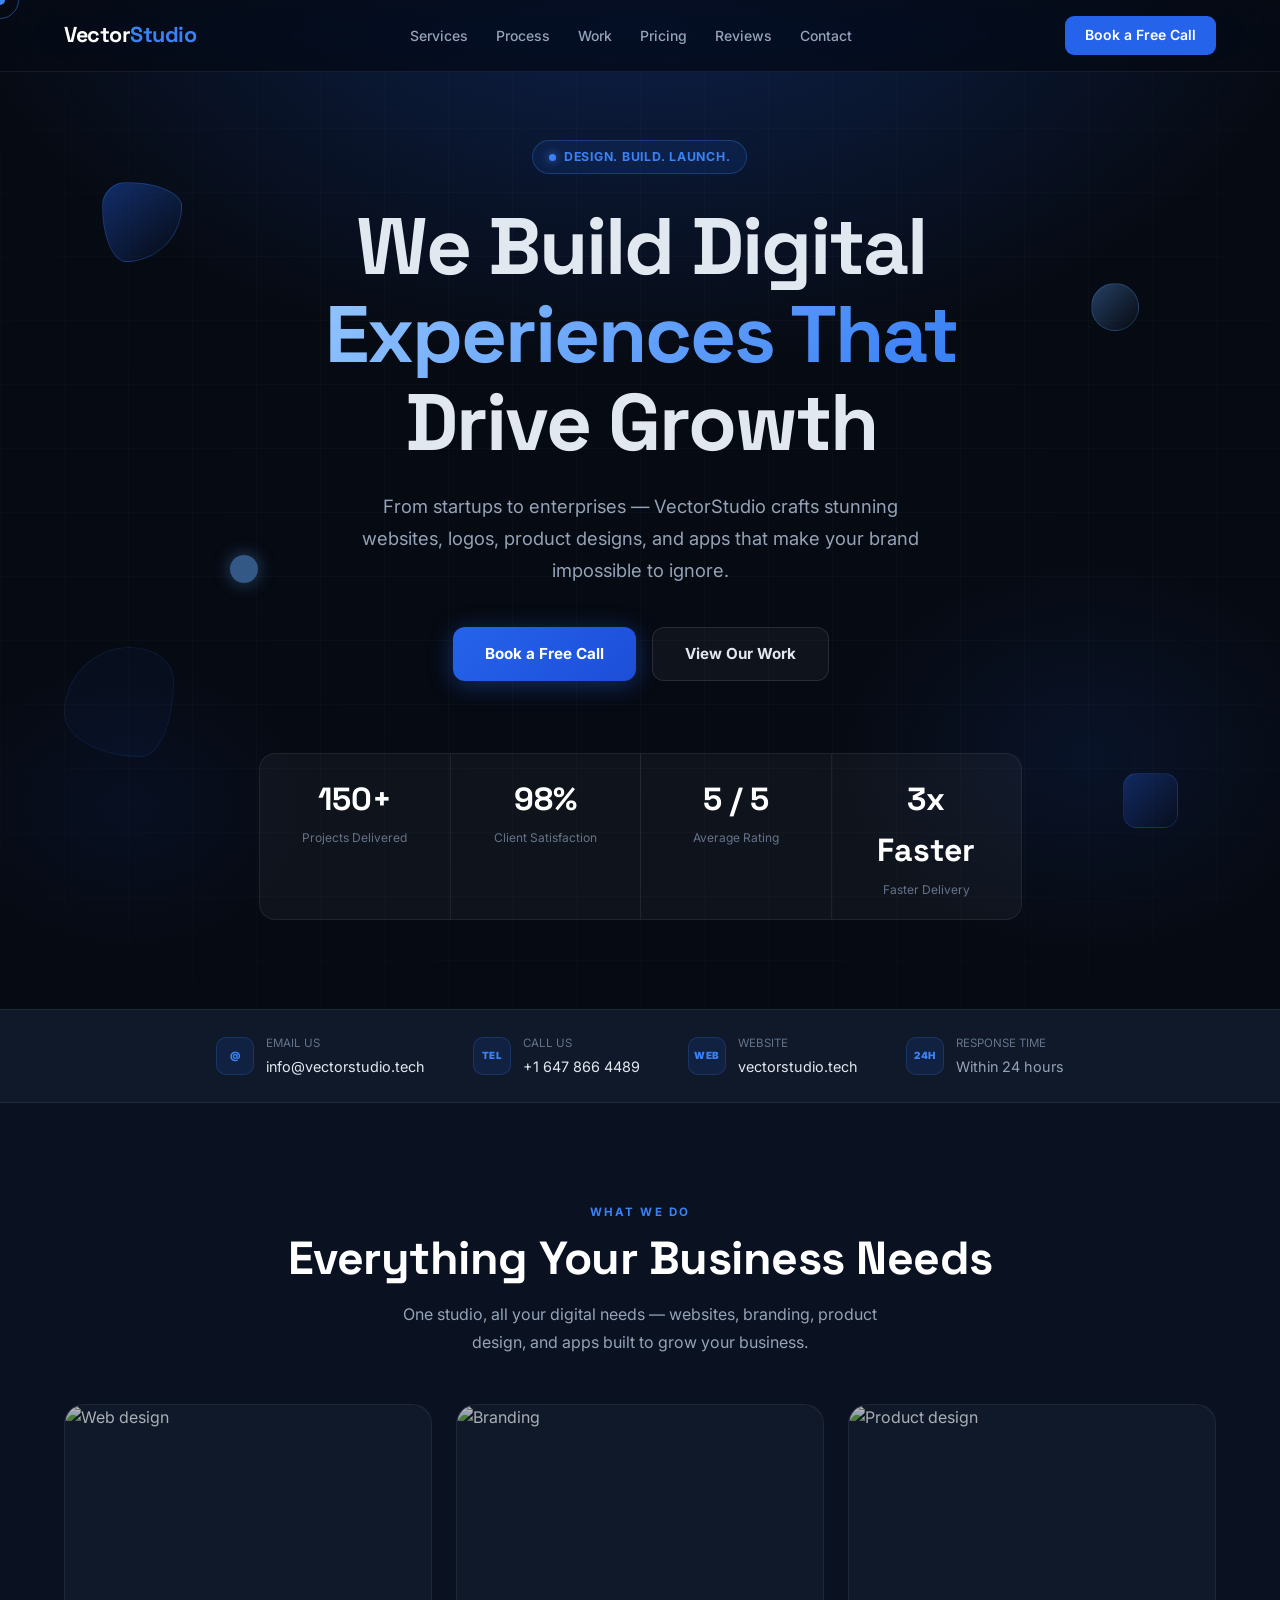
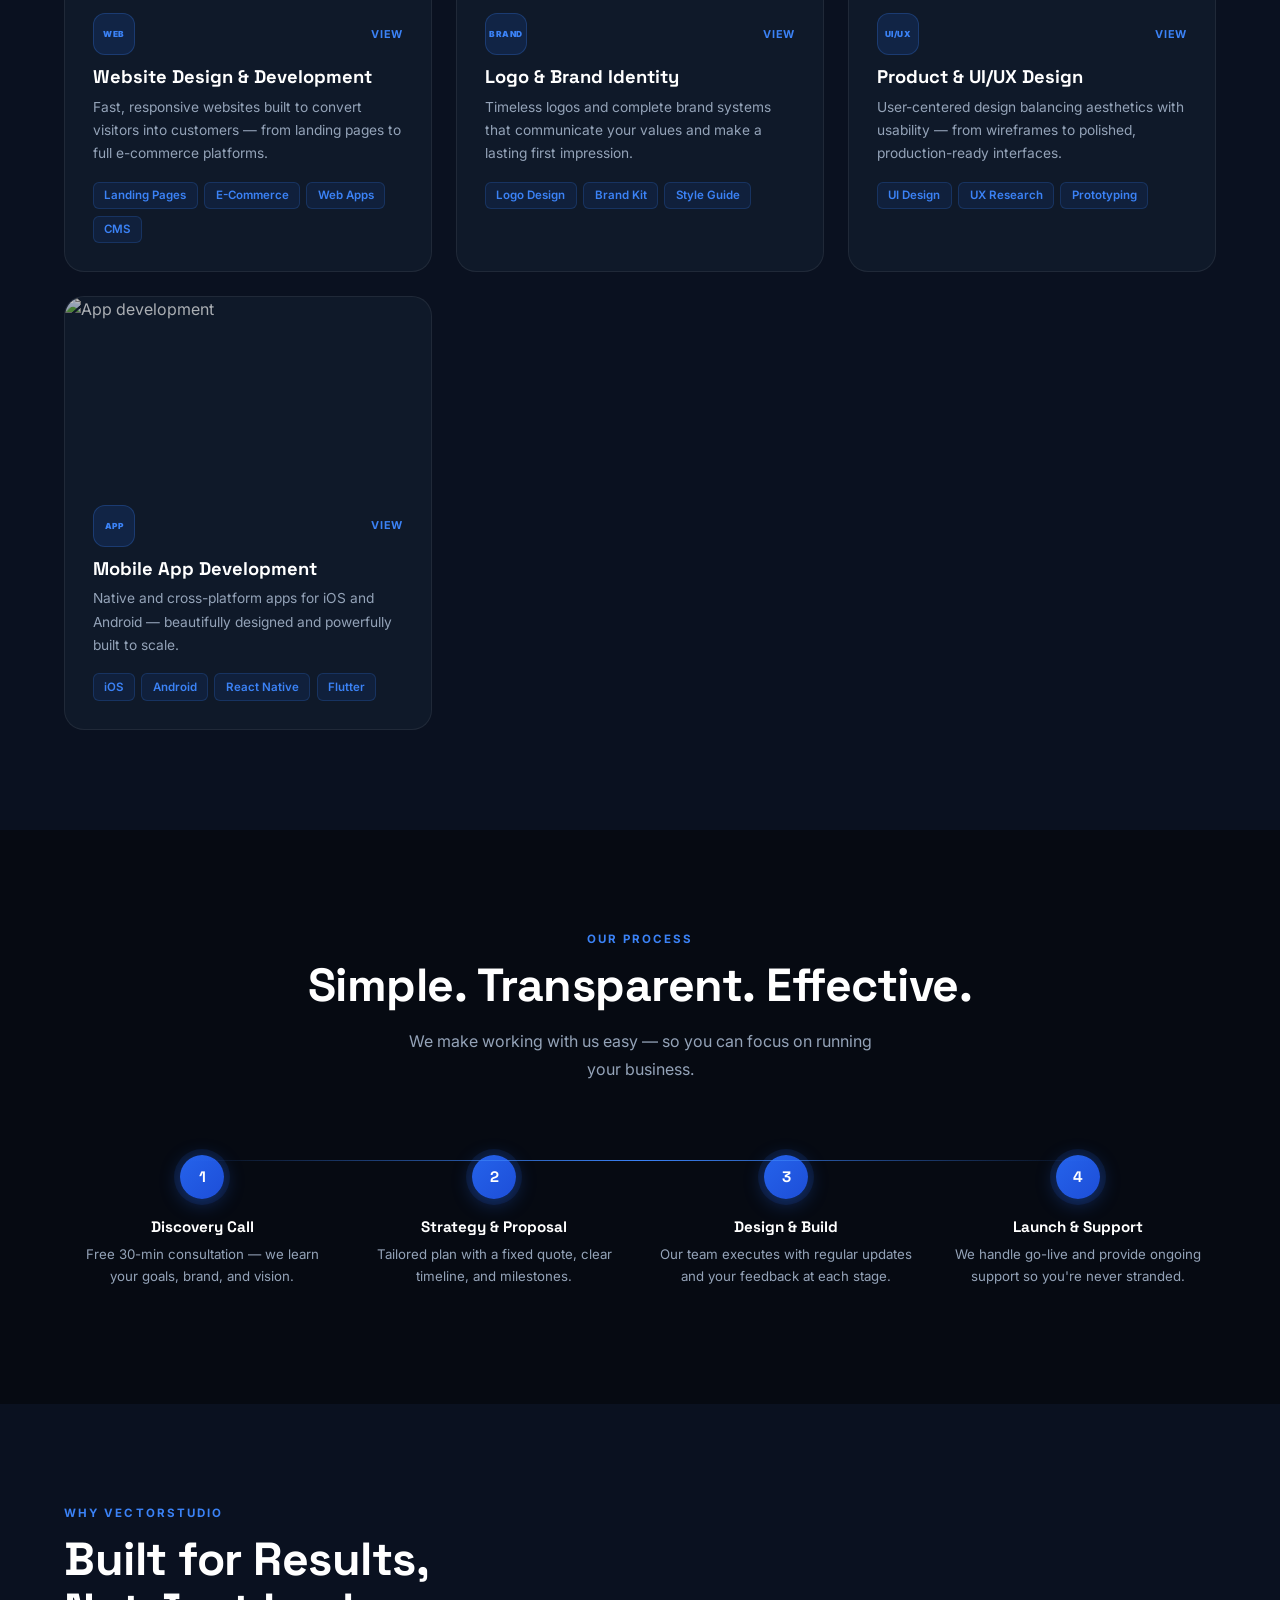
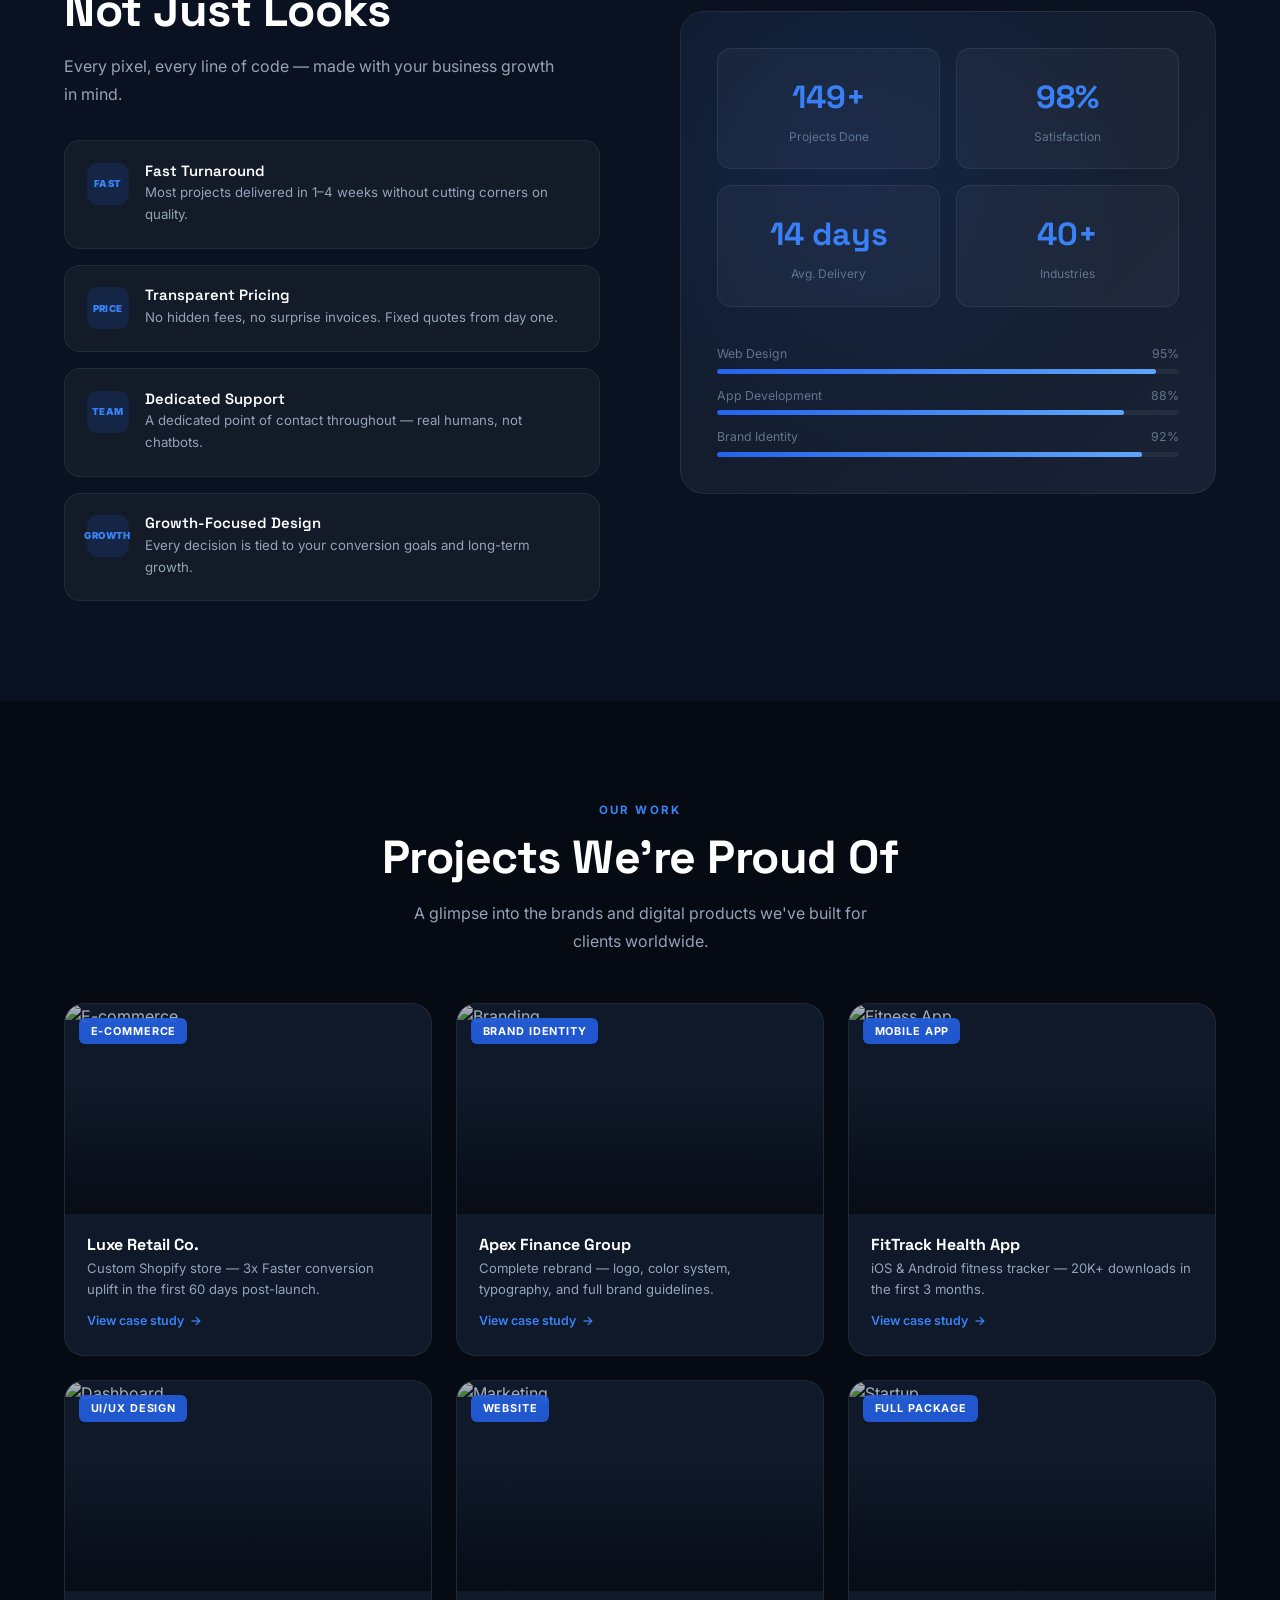
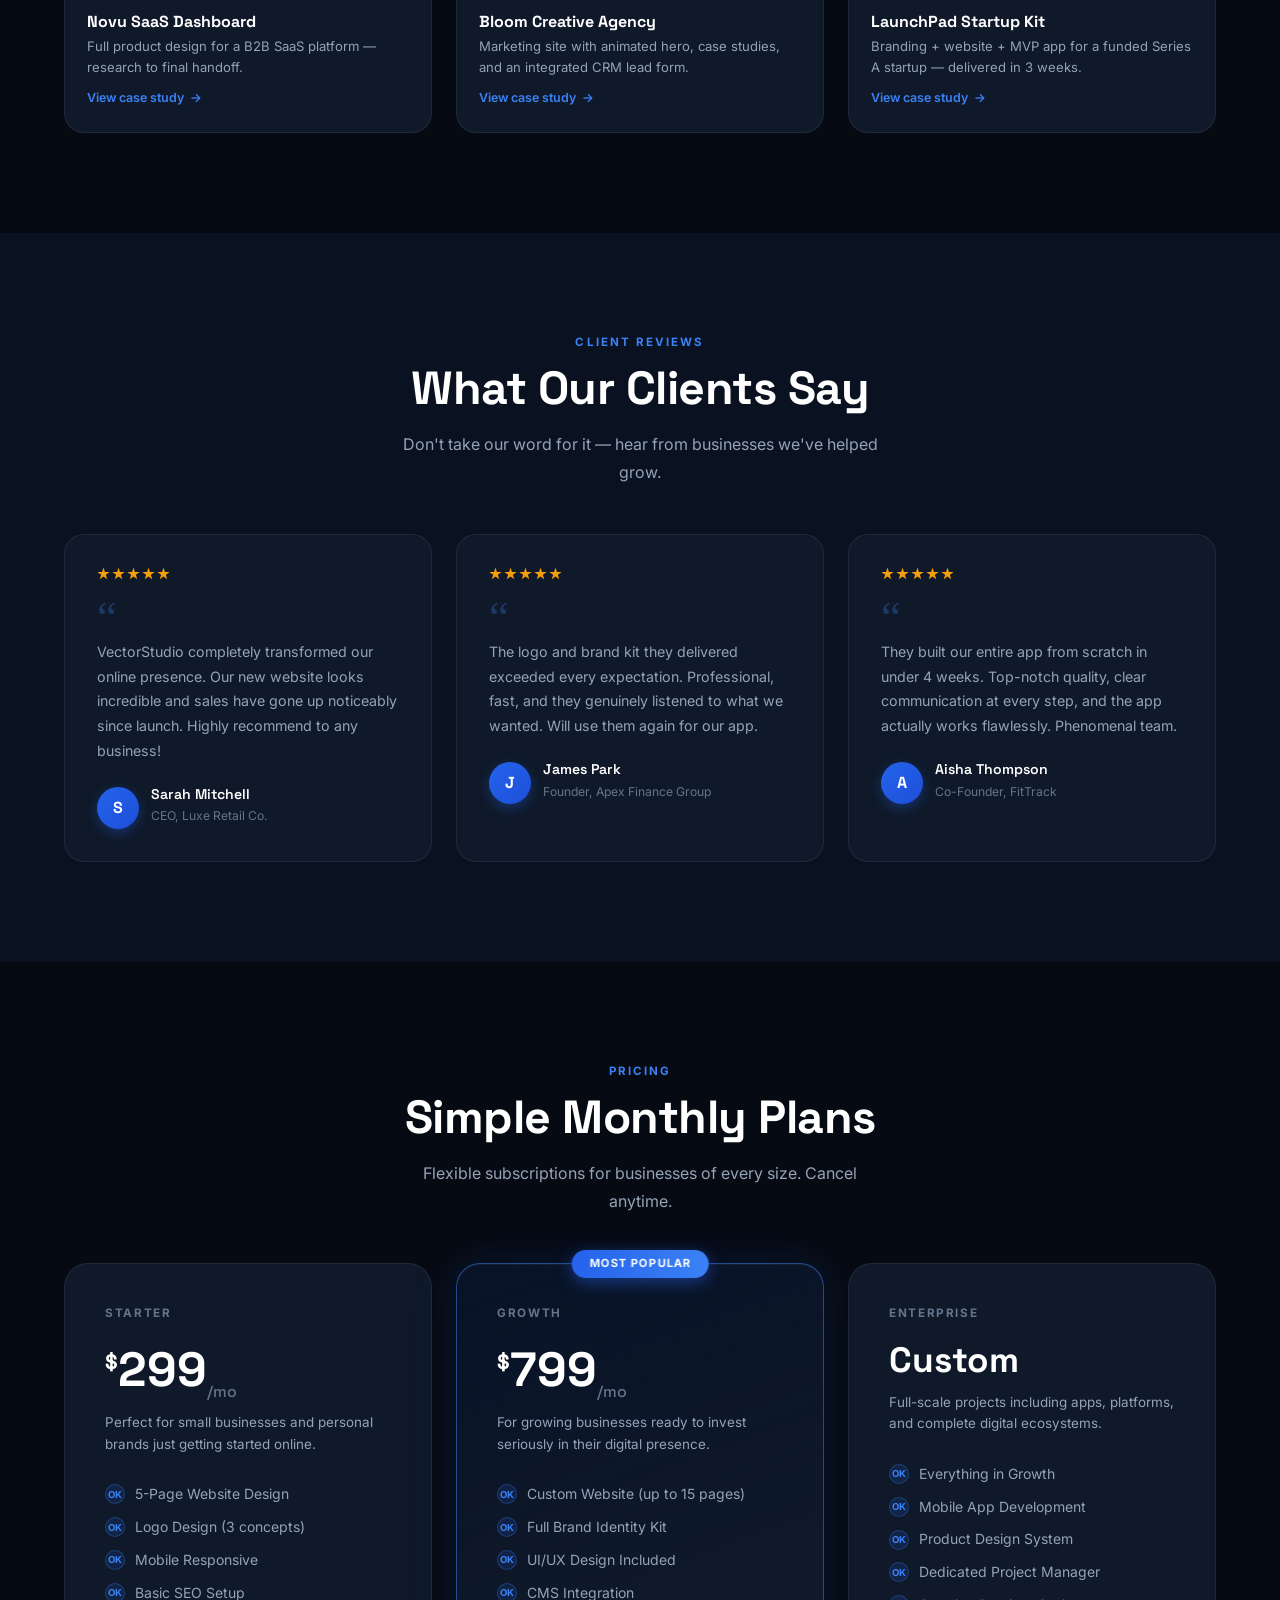
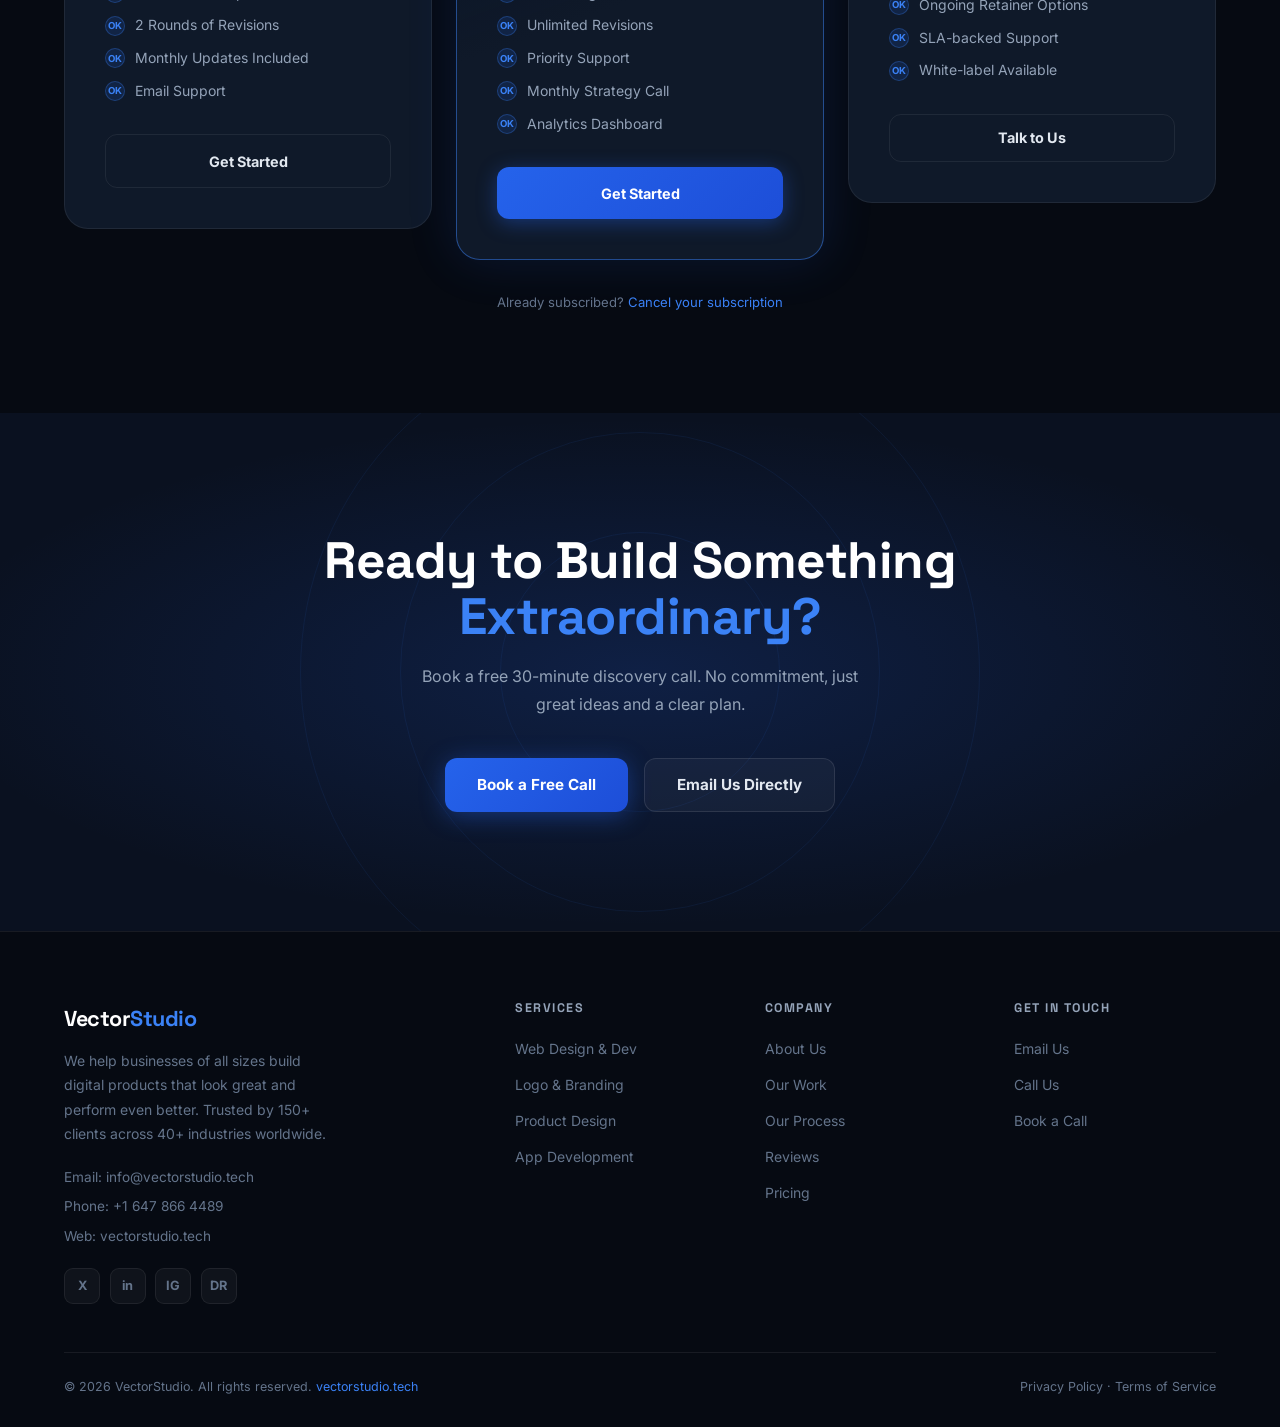
==== index.html @ 42f89414 "Update index.html" ====
<!DOCTYPE html>
<html lang="en">
<head>
  <meta charset="UTF-8" />
  <meta name="viewport" content="width=device-width, initial-scale=1.0" />
  <title>VectorStudio — Websites, Logos, Design & Apps | vectorstudio.tech</title>
  <meta name="description" content="VectorStudio helps businesses of all sizes build stunning websites, logos, product designs, and mobile apps. Starting at $109/mo." />
  <link rel="preconnect" href="https://fonts.googleapis.com" />
  <link rel="preconnect" href="https://fonts.gstatic.com" crossorigin />
  <link href="https://fonts.googleapis.com/css2?family=Inter:wght@300;400;500;600;700;800;900&family=Space+Grotesk:wght@400;500;600;700;800&display=swap" rel="stylesheet" />
  <link rel="stylesheet" href="style.css" />
  <style>
    /* ── HOME-SPECIFIC STYLES ── */
    /* Hero */
    #hero {
      min-height: 100vh; display: flex; align-items: center;
      justify-content: center; text-align: center;
      padding: 140px 5% 90px; position: relative; overflow: hidden;
    }
    .hero-bg {
      position: absolute; inset: 0; pointer-events: none;
      background:
        radial-gradient(ellipse 90% 70% at 50% -5%, rgba(37,99,235,0.28) 0%, transparent 60%),
        radial-gradient(ellipse 40% 40% at 85% 75%, rgba(37,99,235,0.1) 0%, transparent 50%),
        radial-gradient(ellipse 30% 30% at 10% 80%, rgba(29,78,216,0.08) 0%, transparent 50%);
    }
    .grid-overlay {
      position: absolute; inset: 0; pointer-events: none;
      background-image:
        linear-gradient(rgba(255,255,255,0.025) 1px, transparent 1px),
        linear-gradient(90deg, rgba(255,255,255,0.025) 1px, transparent 1px);
      background-size: 64px 64px;
      mask-image: radial-gradient(ellipse 90% 80% at 50% 50%, black 30%, transparent 100%);
      animation: gridShift 25s linear infinite;
    }
    @keyframes gridShift {
      from { background-position: 0 0; } to { background-position: 64px 64px; }
    }
    /* Shapes */
    .shape {
      position: absolute; pointer-events: none;
      animation: floatShape 9s ease-in-out infinite;
    }
    .shape-1 { width:80px;height:80px;top:18%;left:8%; background:linear-gradient(135deg,rgba(37,99,235,.4),transparent); border:1px solid rgba(59,130,246,.25); border-radius:30% 70% 70% 30%/30% 30% 70% 70%; animation-delay:0s; }
    .shape-2 { width:48px;height:48px;top:28%;right:11%; background:linear-gradient(135deg,rgba(96,165,250,.35),transparent); border:1px solid rgba(96,165,250,.2); border-radius:50%; animation-delay:-2s;animation-duration:11s; }
    .shape-3 { width:110px;height:110px;bottom:25%;left:5%; background:rgba(37,99,235,.05); border:1px solid rgba(59,130,246,.1); border-radius:60% 40% 30% 70%/60% 30% 70% 40%; animation-delay:-4s;animation-duration:13s; }
    .shape-4 { width:55px;height:55px;bottom:18%;right:8%; background:linear-gradient(135deg,rgba(37,99,235,.3),transparent); border:1px solid rgba(59,130,246,.18); border-radius:14px; transform:rotate(45deg); animation-delay:-1s;animation-duration:10s; }
    .shape-5 { width:28px;height:28px;top:55%;left:18%; background:rgba(96,165,250,.5); border-radius:50%; box-shadow:0 0 18px rgba(96,165,250,.4); animation-delay:-3s;animation-duration:7s; }
    @keyframes floatShape {
      0%,100%{transform:translateY(0) rotate(0deg);}
      33%{transform:translateY(-16px) rotate(4deg);}
      66%{transform:translateY(8px) rotate(-3deg);}
    }
    .hero-content { position:relative; max-width:860px; }
    .hero-badge {
      display:inline-flex; align-items:center; gap:0.5rem;
      background:rgba(37,99,235,.12); border:1px solid rgba(59,130,246,.3);
      color:var(--blue-light); padding:0.4rem 1rem; border-radius:100px;
      font-size:0.77rem; font-weight:700; letter-spacing:.06em; text-transform:uppercase;
      margin-bottom:1.75rem;
      animation:badgePop .8s cubic-bezier(0.34,1.56,0.64,1) .2s both;
    }
    @keyframes badgePop { from{opacity:0;transform:scale(0.7) translateY(10px);} to{opacity:1;transform:none;} }
    .badge-dot { width:7px;height:7px;border-radius:50%;background:var(--blue-light);box-shadow:0 0 10px var(--blue-light);animation:pulse 2s ease-in-out infinite; }
    @keyframes pulse{0%,100%{opacity:1;transform:scale(1);}50%{opacity:.4;transform:scale(.7);}}
    h1 {
      font-size:clamp(2.6rem,6.5vw,5rem); font-weight:800; letter-spacing:-2px; margin-bottom:1.5rem;
      animation:heroIn 1s cubic-bezier(0.16,1,.3,1) .4s both;
    }
    @keyframes heroIn{from{opacity:0;transform:translateY(36px) rotateX(8deg);}to{opacity:1;transform:none;}}
    h1 .accent {
      background:linear-gradient(135deg,#93c5fd,#3b82f6,#1d4ed8);
      -webkit-background-clip:text;-webkit-text-fill-color:transparent;background-clip:text;
      background-size:200%;animation:gradShift 5s ease infinite;
    }
    @keyframes gradShift{0%,100%{background-position:0% 50%;}50%{background-position:100% 50%;}}
    .hero-sub { font-size:clamp(1rem,2vw,1.15rem); color:var(--text-dim); max-width:560px; margin:0 auto 2.5rem; line-height:1.75; animation:heroIn 1s cubic-bezier(0.16,1,.3,1) .6s both; }
    .hero-actions { justify-content:center; animation:heroIn 1s cubic-bezier(0.16,1,.3,1) .75s both; }
    .hero-stats {
      display:flex; gap:0; justify-content:center; flex-wrap:wrap;
      margin-top:4.5rem; animation:heroIn 1s cubic-bezier(0.16,1,.3,1) .9s both;
      background:var(--glass); border:1px solid var(--glass-border); border-radius:16px; overflow:hidden;
    }
    .stat { text-align:center; padding:1.25rem 2.5rem; flex:1; min-width:120px; }
    .stat + .stat { border-left:1px solid var(--glass-border); }
    .stat-num { font-family:'Space Grotesk',sans-serif; font-size:2rem; font-weight:800; color:#fff; }
    .stat-label { font-size:0.75rem; color:var(--text-muted); margin-top:.2rem; }

    /* Services */
    #services { background:var(--dark-2); }
    .services-grid { display:grid; grid-template-columns:repeat(auto-fit,minmax(280px,1fr)); gap:1.5rem; }
    .service-card {
      background:var(--dark-3); border:1px solid var(--glass-border);
      border-radius:20px; overflow:hidden;
      transition:all .4s cubic-bezier(0.23,1,.32,1);
      text-decoration:none; display:block; color:inherit;
    }
    .service-card:hover { border-color:rgba(59,130,246,.35); transform:translateY(-6px); box-shadow:0 20px 50px rgba(0,0,0,.4); }
    .service-img { width:100%; height:180px; object-fit:cover; filter:brightness(.75) saturate(.85); transition:filter .4s,transform .5s; }
    .service-card:hover .service-img { filter:brightness(.9) saturate(1.1); transform:scale(1.04); }
    .service-body { padding:1.75rem; }
    .service-icon-row { display:flex; align-items:center; gap:.75rem; margin-bottom:.75rem; }
    .service-icon-badge { width:42px;height:42px;border-radius:12px;background:rgba(37,99,235,.15);border:1px solid rgba(59,130,246,.25);display:flex;align-items:center;justify-content:center;font-size:1.2rem;transition:transform .3s cubic-bezier(0.34,1.56,0.64,1); }
    .service-card:hover .service-icon-badge { transform:scale(1.15) rotate(8deg); }
    .service-arrow { margin-left:auto;color:var(--blue-light);font-size:1.2rem;transition:transform .3s; }
    .service-card:hover .service-arrow { transform:translateX(4px); }
    .service-card h3 { font-size:1.15rem;font-weight:700;color:#fff;margin-bottom:.5rem; }
    .service-card p { color:var(--text-dim);font-size:.86rem;line-height:1.7; }
    .service-tags { display:flex;flex-wrap:wrap;gap:.4rem;margin-top:1rem; }

    /* Process */
    #process { background:var(--dark); }
    .process-track { display:grid;grid-template-columns:repeat(4,1fr);gap:1rem;margin-top:3.5rem;position:relative; }
    .process-track::before { content:'';position:absolute;top:21px;left:10%;right:10%;height:1px;background:linear-gradient(90deg,transparent,var(--blue-light),transparent);pointer-events:none; }
    .process-step { text-align:center;padding:1rem .5rem; }
    .step-num {
      width:44px;height:44px;border-radius:50%;margin:0 auto 1.25rem;
      background:linear-gradient(135deg,#2563eb,#1d4ed8);
      display:flex;align-items:center;justify-content:center;
      font-family:'Space Grotesk',sans-serif;font-size:.95rem;font-weight:700;color:#fff;
      box-shadow:0 0 0 6px rgba(37,99,235,.12),0 4px 20px rgba(37,99,235,.4);
      transition:transform .4s cubic-bezier(0.34,1.56,0.64,1),box-shadow .3s;
    }
    .process-step:hover .step-num { transform:scale(1.2);box-shadow:0 0 0 10px rgba(37,99,235,.15),0 6px 28px rgba(37,99,235,.5); }
    .process-step h4 { font-size:.95rem;font-weight:700;color:#fff;margin-bottom:.5rem; }
    .process-step p { color:var(--text-dim);font-size:.83rem;line-height:1.65; }

    /* Why */
    #why { background:var(--dark-2); }
    .why-grid { display:grid;grid-template-columns:1fr 1fr;gap:5rem;align-items:center; }
    .why-list { display:flex;flex-direction:column;gap:1rem;margin-top:2rem; }
    .why-item { display:flex;gap:1rem;padding:1.35rem;background:var(--glass);border:1px solid var(--glass-border);border-radius:16px;transition:all .35s cubic-bezier(0.23,1,.32,1); }
    .why-item:hover { border-color:rgba(59,130,246,.3);background:rgba(37,99,235,.06);transform:translateX(6px); }
    .why-icon { width:42px;height:42px;min-width:42px;background:rgba(37,99,235,.15);border-radius:11px;display:flex;align-items:center;justify-content:center;font-size:1.1rem;transition:transform .3s cubic-bezier(0.34,1.56,0.64,1); }
    .why-item:hover .why-icon { transform:scale(1.2) rotate(8deg); }
    .why-item h4 { font-weight:600;color:#fff;margin-bottom:.2rem;font-size:.93rem; }
    .why-item p { color:var(--text-dim);font-size:.83rem;line-height:1.65; }
    /* Metrics panel */
    .metrics-panel { background:linear-gradient(135deg,var(--dark-3),var(--dark-4));border:1px solid var(--glass-border);border-radius:24px;padding:2.25rem;position:relative;overflow:hidden; transition:transform .5s cubic-bezier(0.23,1,.32,1); }
    .metrics-panel:hover { transform:translateY(-4px); }
    .metrics-panel::before { content:'';position:absolute;inset:0;border-radius:inherit;background:radial-gradient(circle at 30% 30%,rgba(37,99,235,.12) 0%,transparent 60%);pointer-events:none; }
    .metric-cards { display:grid;grid-template-columns:1fr 1fr;gap:1rem;margin-bottom:1.5rem; }
    .metric-card { background:rgba(255,255,255,.04);border:1px solid rgba(255,255,255,.07);border-radius:14px;padding:1.4rem;text-align:center;transition:all .35s; }
    .metric-card:hover { background:rgba(37,99,235,.1);border-color:rgba(59,130,246,.3);transform:translateY(-3px); }
    .metric-card .num { font-family:'Space Grotesk',sans-serif;font-size:2rem;font-weight:800;color:var(--blue-light); }
    .metric-card .lbl { font-size:.75rem;color:var(--text-muted);margin-top:.25rem; }
    .bar-section { display:flex;flex-direction:column;gap:.85rem;position:relative;z-index:1; }
    .bar-row {}
    .bar-label-row { display:flex;justify-content:space-between;font-size:.77rem;color:var(--text-muted);margin-bottom:.3rem; }
    .bar { height:5px;background:rgba(255,255,255,.06);border-radius:3px;overflow:hidden; }
    .bar-fill { height:100%;border-radius:3px;background:linear-gradient(90deg,var(--blue),#60a5fa);transform:scaleX(0);transform-origin:left;transition:transform 1.2s cubic-bezier(0.16,1,.3,1); }
    .bar-fill.animated { transform:scaleX(1); }

    /* Portfolio */
    #portfolio { background:var(--dark); }
    .portfolio-grid { display:grid;grid-template-columns:repeat(3,1fr);gap:1.5rem;margin-top:3rem; }
    .portfolio-item { border-radius:20px;overflow:hidden;background:var(--dark-3);border:1px solid var(--glass-border);transition:all .4s cubic-bezier(0.23,1,.32,1); }
    .portfolio-item:hover { transform:translateY(-8px) rotateX(2deg);box-shadow:0 28px 64px rgba(0,0,0,.45),0 0 0 1px rgba(59,130,246,.2); border-color:rgba(59,130,246,.2); }
    .portfolio-thumb { height:210px;overflow:hidden;position:relative; }
    .portfolio-thumb img { width:100%;height:100%;object-fit:cover;filter:brightness(.75) saturate(.85);transition:transform .6s cubic-bezier(0.23,1,.32,1),filter .3s; }
    .portfolio-item:hover .portfolio-thumb img { transform:scale(1.08);filter:brightness(.9) saturate(1.05); }
    .portfolio-overlay { position:absolute;inset:0;background:linear-gradient(to top,rgba(6,10,18,.85) 0%,transparent 60%); }
    .portfolio-badge { position:absolute;top:.9rem;left:.9rem;background:rgba(37,99,235,.85);backdrop-filter:blur(8px);color:#fff;padding:.28rem .7rem;border-radius:6px;font-size:.68rem;font-weight:700;letter-spacing:.08em;text-transform:uppercase; }
    .portfolio-info { padding:1.4rem; }
    .portfolio-info h4 { font-size:1rem;font-weight:700;color:#fff;margin-bottom:.3rem; }
    .portfolio-info p { font-size:.82rem;color:var(--text-dim);line-height:1.6; }
    .portfolio-link { display:inline-flex;align-items:center;gap:.35rem;color:var(--blue-light);font-size:.78rem;font-weight:600;margin-top:.65rem;transition:gap .2s; }
    .portfolio-item:hover .portfolio-link { gap:.6rem; }

    /* Testimonials */
    #testimonials { background:var(--dark-2); }
    .testimonials-grid { display:grid;grid-template-columns:repeat(auto-fit,minmax(285px,1fr));gap:1.5rem;margin-top:3rem; }
    .testimonial-card { background:var(--dark-3);border:1px solid var(--glass-border);border-radius:20px;padding:2rem;transition:all .4s cubic-bezier(0.23,1,.32,1); }
    .testimonial-card:hover { border-color:rgba(59,130,246,.25);transform:translateY(-5px);box-shadow:0 18px 48px rgba(0,0,0,.35); }
    .stars { display:flex;gap:2px;margin-bottom:.9rem; }
    .star { width:13px;height:13px;background:#f59e0b;clip-path:polygon(50% 0%,61% 35%,98% 35%,68% 57%,79% 91%,50% 70%,21% 91%,32% 57%,2% 35%,39% 35%); }
    .quote { font-size:2.8rem;line-height:1;color:var(--blue-light);opacity:.3;font-family:Georgia,serif; }
    .testimonial-card p { color:var(--text-dim);font-size:.89rem;line-height:1.75;margin-bottom:1.4rem; }
    .reviewer { display:flex;align-items:center;gap:.75rem; }
    .avatar { width:42px;height:42px;border-radius:50%;background:linear-gradient(135deg,var(--blue),#1d4ed8);color:#fff;font-family:'Space Grotesk',sans-serif;font-size:1rem;font-weight:800;display:flex;align-items:center;justify-content:center;box-shadow:0 4px 12px rgba(37,99,235,.35); }
    .reviewer-info h5 { font-size:.88rem;font-weight:600;color:#fff; }
    .reviewer-info span { font-size:.76rem;color:var(--text-muted); }

    /* Pricing */
    #pricing { background:var(--dark); }
    .pricing-grid { display:grid;grid-template-columns:repeat(auto-fit,minmax(280px,1fr));gap:1.5rem;margin-top:3rem;align-items:start; }
    .pricing-card { background:var(--dark-3);border:1px solid var(--glass-border);border-radius:24px;padding:2.5rem;position:relative;transition:all .4s cubic-bezier(0.23,1,.32,1); }
    .pricing-card:hover { transform:translateY(-8px);box-shadow:0 24px 56px rgba(0,0,0,.4); }
    .pricing-card.featured { border-color:rgba(59,130,246,.5);background:linear-gradient(160deg,rgba(37,99,235,.1) 0%,var(--dark-3) 55%);box-shadow:0 0 50px rgba(37,99,235,.15),inset 0 1px 0 rgba(255,255,255,.05); }
    .pricing-badge { position:absolute;top:-14px;left:50%;transform:translateX(-50%);background:linear-gradient(90deg,#2563eb,#3b82f6);color:#fff;padding:.3rem 1.1rem;border-radius:100px;font-size:.7rem;font-weight:700;letter-spacing:.1em;text-transform:uppercase;white-space:nowrap;box-shadow:0 4px 16px rgba(37,99,235,.5); }
    .pricing-tier { font-size:.73rem;font-weight:700;text-transform:uppercase;letter-spacing:.14em;color:var(--text-muted);margin-bottom:.6rem; }
    .pricing-price { font-family:'Space Grotesk',sans-serif;font-size:3rem;font-weight:800;color:#fff;margin-bottom:.2rem; }
    .pricing-price sup { font-size:1.3rem;vertical-align:super; }
    .pricing-price sub { font-size:1rem;font-weight:500;color:var(--text-muted); }
    .pricing-desc { color:var(--text-dim);font-size:.84rem;margin-bottom:1.75rem;line-height:1.6; }
    .pricing-features { list-style:none;margin-bottom:2rem;display:flex;flex-direction:column;gap:.65rem; }
    .pricing-features li { display:flex;align-items:center;gap:.6rem;font-size:.875rem;color:var(--text-dim); }
    .btn-plan { width:100%;text-align:center;display:block;padding:.9rem;border-radius:12px;font-size:.9rem;font-weight:700;border:none;cursor:pointer;font-family:'Inter',sans-serif;transition:all .3s; }
    .btn-plan.primary { background:linear-gradient(135deg,#2563eb,#1d4ed8);color:#fff;box-shadow:0 4px 20px rgba(37,99,235,.4); }
    .btn-plan.primary:hover { box-shadow:0 8px 34px rgba(37,99,235,.6);transform:translateY(-2px); }
    .btn-plan.outline { background:transparent;color:var(--text);border:1px solid var(--glass-border); }
    .btn-plan.outline:hover { border-color:rgba(59,130,246,.4);color:#fff;transform:translateY(-2px); }

    /* CTA */
    #cta { background:var(--dark-2);text-align:center;padding:120px 5%;position:relative;overflow:hidden; }
    #cta::before { content:'';position:absolute;inset:0;background:radial-gradient(ellipse 80% 70% at 50% 50%,rgba(37,99,235,.18) 0%,transparent 70%);pointer-events:none; }
    .cta-ring { position:absolute;top:50%;left:50%;transform:translate(-50%,-50%);border-radius:50%;border:1px solid rgba(59,130,246,.08);animation:ctaRing 5s linear infinite;pointer-events:none; }
    .cta-ring:nth-child(1){width:280px;height:280px;animation-delay:0s;}
    .cta-ring:nth-child(2){width:480px;height:480px;animation-delay:-1.66s;}
    .cta-ring:nth-child(3){width:680px;height:680px;animation-delay:-3.33s;}
    @keyframes ctaRing { from{transform:translate(-50%,-50%) scale(.8);opacity:.6;} to{transform:translate(-50%,-50%) scale(1.25);opacity:0;} }
    #cta .section-title { position:relative;font-size:clamp(2rem,4.5vw,3.2rem); }
    #cta .section-sub { margin:0 auto 2.5rem;position:relative;max-width:440px; }
    #cta .hero-actions { position:relative; }

    /* Contact strip */
    .contact-strip {
      background:var(--dark-3);border-top:1px solid var(--glass-border);border-bottom:1px solid var(--glass-border);
      padding:1.5rem 5%;display:flex;align-items:center;justify-content:center;gap:3rem;flex-wrap:wrap;
    }
    .contact-item { display:flex;align-items:center;gap:.75rem;color:var(--text-dim);font-size:.9rem; }
    .contact-item .ic { width:38px;height:38px;background:rgba(37,99,235,.12);border:1px solid rgba(59,130,246,.2);border-radius:10px;display:flex;align-items:center;justify-content:center;font-size:1rem; }
    .contact-item a { color:var(--text);transition:color .2s; }
    .contact-item a:hover { color:var(--blue-light); }

    /* Responsive */
    @media(max-width:900px) {
      .portfolio-grid{grid-template-columns:1fr 1fr;}
      .process-track{grid-template-columns:1fr 1fr;gap:2rem;}
      .process-track::before{display:none;}
      .why-grid{grid-template-columns:1fr;}
    }
    @media(max-width:640px) {
      .portfolio-grid{grid-template-columns:1fr;}
      .hero-stats{flex-direction:column;}
      .stat+.stat{border-left:none;border-top:1px solid var(--glass-border);}
      h1{letter-spacing:-1px;}
    }
  </style>
  <meta name="robots" content="index, follow, max-snippet:-1, max-image-preview:large, max-video-preview:-1" />
  <meta property="og:type" content="website" />
  <meta property="og:site_name" content="VectorStudio" />
  <meta name="twitter:card" content="summary_large_image" />
  <meta name="twitter:site" content="@vectorstudio" />
  <meta property="og:title" content="VectorStudio — Website Design, Logos, Apps" />
  <meta property="og:description" content="Full-service digital design studio. Websites, logos, product design, and apps for businesses of all sizes. Starting at $109/mo." />
  <meta property="og:url" content="https://vectorstudio.tech" />
  <script type="application/ld+json">
  {
  "@context": "https://schema.org",
  "@graph": [
    {
      "@type": "ProfessionalService",
      "@id": "https://vectorstudio.tech/#organization",
      "name": "VectorStudio",
      "url": "https://vectorstudio.tech",
      "email": "info@vectorstudio.tech",
      "telephone": "+1-647-866-4489",
      "description": "VectorStudio is a full-service digital design studio helping businesses build websites, logos, product designs, and mobile apps starting at $109 per month.",
      "priceRange": "$$",
      "areaServed": "Worldwide",
      "serviceType": [
        "Website Design",
        "Logo Design",
        "Brand Identity",
        "UI/UX Design",
        "Mobile App Development"
      ],
      "hasOfferCatalog": {
        "@type": "OfferCatalog",
        "name": "Digital Design Services",
        "itemListElement": [
          {
            "@type": "Offer",
            "itemOffered": {
              "@type": "Service",
              "name": "Website Design and Development",
              "url": "https://vectorstudio.tech/web-design.html"
            }
          },
          {
            "@type": "Offer",
            "itemOffered": {
              "@type": "Service",
              "name": "Logo and Brand Identity Design",
              "url": "https://vectorstudio.tech/branding.html"
            }
          },
          {
            "@type": "Offer",
            "itemOffered": {
              "@type": "Service",
              "name": "Product and UI/UX Design",
              "url": "https://vectorstudio.tech/product-design.html"
            }
          },
          {
            "@type": "Offer",
            "itemOffered": {
              "@type": "Service",
              "name": "Mobile App Development",
              "url": "https://vectorstudio.tech/apps.html"
            }
          }
        ]
      }
    },
    {
      "@type": "WebSite",
      "@id": "https://vectorstudio.tech/#website",
      "name": "VectorStudio",
      "url": "https://vectorstudio.tech",
      "description": "Website design, logo design, product design, and app development for businesses worldwide.",
      "publisher": {
        "@id": "https://vectorstudio.tech/#organization"
      }
    },
    {
      "@type": "FAQPage",
      "mainEntity": [
        {
          "@type": "Question",
          "name": "What services does VectorStudio offer?",
          "acceptedAnswer": {
            "@type": "Answer",
            "text": "VectorStudio offers website design and development, logo and brand identity design, product and UI/UX design, and mobile app development for iOS and Android."
          }
        },
        {
          "@type": "Question",
          "name": "How much does VectorStudio charge?",
          "acceptedAnswer": {
            "@type": "Answer",
            "text": "VectorStudio offers monthly plans starting at $109/mo for the Starter plan and $299/mo for the Growth plan. Enterprise pricing is custom and available on request."
          }
        },
        {
          "@type": "Question",
          "name": "How long does it take to build a website with VectorStudio?",
          "acceptedAnswer": {
            "@type": "Answer",
            "text": "Most projects are delivered in 1 to 4 weeks. A 5-page website typically takes 1 to 2 weeks. Larger custom websites or apps may take 3 to 6 weeks."
          }
        },
        {
          "@type": "Question",
          "name": "Does VectorStudio work with small businesses?",
          "acceptedAnswer": {
            "@type": "Answer",
            "text": "Yes. VectorStudio works with businesses of all sizes, from solo founders and small local businesses to growing enterprises and funded startups."
          }
        },
        {
          "@type": "Question",
          "name": "How do I get started with VectorStudio?",
          "acceptedAnswer": {
            "@type": "Answer",
            "text": "You can book a free 30-minute discovery call through the website at vectorstudio.tech. Alternatively, email info@vectorstudio.tech or call +1 647 866 4489."
          }
        }
      ]
    }
  ]
}
  </script>
</head>
<body>

<div id="cursor"></div>
<div id="cursor-ring"></div>
<div id="scroll-progress"></div>

<!-- ══ NAV ══ -->
<nav>
  <a href="index.html" class="logo">Vector<span>Studio</span></a>
  <ul class="nav-links">
    <li><a href="#services">Services</a></li>
    <li><a href="#process">Process</a></li>
    <li><a href="#portfolio">Work</a></li>
    <li><a href="#pricing">Pricing</a></li>
    <li><a href="#testimonials">Reviews</a></li>
    <li><a href="#contact">Contact</a></li>
  </ul>
  <div class="nav-right">
    <a href="#" class="nav-cta" data-book>Book a Free Call</a>
    <button class="hamburger" id="hamburger" aria-label="Toggle menu">
      <span></span><span></span><span></span>
    </button>
  </div>
</nav>

<!-- Mobile Menu -->
<div class="mobile-menu" id="mobileMenu">
  <ul>
    <li><a href="#services">Services</a></li>
    <li><a href="#process">Process</a></li>
    <li><a href="#portfolio">Work</a></li>
    <li><a href="#pricing">Pricing</a></li>
    <li><a href="#testimonials">Reviews</a></li>
    <li><a href="#contact">Contact</a></li>
  </ul>
  <div class="mob-contact">
    <a href="mailto:info@vectorstudio.tech">Email: info@vectorstudio.tech</a>
    <a href="tel:+16478664489">Phone: +1 647 866 4489</a>
  </div>
  <a href="#" class="btn mob-cta" data-book>Book a Free Call</a>
</div>

<!-- ══ HERO ══ -->
<section id="hero">
  <div class="hero-bg"></div>
  <div class="grid-overlay"></div>
  <div class="shape shape-1"></div>
  <div class="shape shape-2"></div>
  <div class="shape shape-3"></div>
  <div class="shape shape-4"></div>
  <div class="shape shape-5"></div>
  <div class="hero-content">
    <div class="hero-badge"><div class="badge-dot"></div> Design. Build. Launch.</div>
    <h1>We Build Digital<br /><span class="accent">Experiences That</span><br />Drive Growth</h1>
    <p class="hero-sub">From startups to enterprises — VectorStudio crafts stunning websites, logos, product designs, and apps that make your brand impossible to ignore.</p>
    <div class="hero-actions">
      <a href="#" class="btn btn-primary" data-book>Book a Free Call</a>
      <a href="#portfolio" class="btn btn-ghost">View Our Work</a>
    </div>
    <div class="hero-stats">
      <div class="stat">
        <div class="stat-num"><span data-count="150" data-suffix="+">150+</span></div>
        <div class="stat-label">Projects Delivered</div>
      </div>
      <div class="stat">
        <div class="stat-num"><span data-count="98" data-suffix="%">98%</span></div>
        <div class="stat-label">Client Satisfaction</div>
      </div>
      <div class="stat">
        <div class="stat-num">5 / 5</div>
        <div class="stat-label">Average Rating</div>
      </div>
      <div class="stat">
        <div class="stat-num">3x Faster</div>
        <div class="stat-label">Faster Delivery</div>
      </div>
    </div>
  </div>
</section>

<!-- Contact strip -->
<div class="contact-strip" id="contact">
  <div class="contact-item">
    <div class="ic">@</div>
    <div><div style="font-size:.72rem;color:var(--text-muted);margin-bottom:2px;">EMAIL US</div><a href="mailto:info@vectorstudio.tech">info@vectorstudio.tech</a></div>
  </div>
  <div class="contact-item">
    <div class="ic">TEL</div>
    <div><div style="font-size:.72rem;color:var(--text-muted);margin-bottom:2px;">CALL US</div><a href="tel:+16478664489">+1 647 866 4489</a></div>
  </div>
  <div class="contact-item">
    <div class="ic">WEB</div>
    <div><div style="font-size:.72rem;color:var(--text-muted);margin-bottom:2px;">WEBSITE</div><a href="https://vectorstudio.tech">vectorstudio.tech</a></div>
  </div>
  <div class="contact-item">
    <div class="ic">24H</div>
    <div><div style="font-size:.72rem;color:var(--text-muted);margin-bottom:2px;">RESPONSE TIME</div><span>Within 24 hours</span></div>
  </div>
</div>

<!-- ══ SERVICES ══ -->
<section id="services">
  <div class="centered reveal" style="margin-bottom:3rem;">
    <span class="section-label">What We Do</span>
    <h2 class="section-title">Everything Your Business Needs</h2>
    <p class="section-sub">One studio, all your digital needs — websites, branding, product design, and apps built to grow your business.</p>
  </div>
  <div class="services-grid">
    <a href="web-design.html" class="service-card reveal delay-1" data-tilt="6">
      <img class="service-img" src="images/web-design.jpg" alt="Web design" loading="lazy"  onerror="this.onerror=null;this.src='https://images.unsplash.com/photo-1547658719-da2b51169166?w=1200&q=80&auto=format&fit=crop'" />
      <div class="service-body">
        <div class="service-icon-row">
          <div class="service-icon-badge">WEB</div>
          <div class="service-arrow">View</div>
        </div>
        <h3>Website Design & Development</h3>
        <p>Fast, responsive websites built to convert visitors into customers — from landing pages to full e-commerce platforms.</p>
        <div class="service-tags"><span class="tag">Landing Pages</span><span class="tag">E-Commerce</span><span class="tag">Web Apps</span><span class="tag">CMS</span></div>
      </div>
    </a>
    <a href="branding.html" class="service-card reveal delay-2" data-tilt="6">
      <img class="service-img" src="images/branding-logo.jpg" alt="Branding" loading="lazy"  onerror="this.onerror=null;this.src='https://images.unsplash.com/photo-1626785774573-4b799315345d?w=1200&q=80&auto=format&fit=crop'" />
      <div class="service-body">
        <div class="service-icon-row">
          <div class="service-icon-badge">BRAND</div>
          <div class="service-arrow">View</div>
        </div>
        <h3>Logo & Brand Identity</h3>
        <p>Timeless logos and complete brand systems that communicate your values and make a lasting first impression.</p>
        <div class="service-tags"><span class="tag">Logo Design</span><span class="tag">Brand Kit</span><span class="tag">Style Guide</span></div>
      </div>
    </a>
    <a href="product-design.html" class="service-card reveal delay-3" data-tilt="6">
      <img class="service-img" src="images/product-design.jpg" alt="Product design" loading="lazy"  onerror="this.onerror=null;this.src='https://images.unsplash.com/photo-1561070791-2526d30994b5?w=1200&q=80&auto=format&fit=crop'" />
      <div class="service-body">
        <div class="service-icon-row">
          <div class="service-icon-badge">UI/UX</div>
          <div class="service-arrow">View</div>
        </div>
        <h3>Product & UI/UX Design</h3>
        <p>User-centered design balancing aesthetics with usability — from wireframes to polished, production-ready interfaces.</p>
        <div class="service-tags"><span class="tag">UI Design</span><span class="tag">UX Research</span><span class="tag">Prototyping</span></div>
      </div>
    </a>
    <a href="apps.html" class="service-card reveal delay-4" data-tilt="6">
      <img class="service-img" src="images/app-development.jpg" alt="App development" loading="lazy"  onerror="this.onerror=null;this.src='https://images.unsplash.com/photo-1551650975-87deedd944c3?w=1200&q=80&auto=format&fit=crop'" />
      <div class="service-body">
        <div class="service-icon-row">
          <div class="service-icon-badge">APP</div>
          <div class="service-arrow">View</div>
        </div>
        <h3>Mobile App Development</h3>
        <p>Native and cross-platform apps for iOS and Android — beautifully designed and powerfully built to scale.</p>
        <div class="service-tags"><span class="tag">iOS</span><span class="tag">Android</span><span class="tag">React Native</span><span class="tag">Flutter</span></div>
      </div>
    </a>
  </div>
</section>

<!-- ══ PROCESS ══ -->
<section id="process">
  <div class="centered reveal" style="margin-bottom:0;">
    <span class="section-label">Our Process</span>
    <h2 class="section-title">Simple. Transparent. Effective.</h2>
    <p class="section-sub">We make working with us easy — so you can focus on running your business.</p>
  </div>
  <div class="process-track">
    <div class="process-step reveal delay-1"><div class="step-num">1</div><h4>Discovery Call</h4><p>Free 30-min consultation — we learn your goals, brand, and vision.</p></div>
    <div class="process-step reveal delay-2"><div class="step-num">2</div><h4>Strategy & Proposal</h4><p>Tailored plan with a fixed quote, clear timeline, and milestones.</p></div>
    <div class="process-step reveal delay-3"><div class="step-num">3</div><h4>Design & Build</h4><p>Our team executes with regular updates and your feedback at each stage.</p></div>
    <div class="process-step reveal delay-4"><div class="step-num">4</div><h4>Launch & Support</h4><p>We handle go-live and provide ongoing support so you're never stranded.</p></div>
  </div>
</section>

<!-- ══ WHY US ══ -->
<section id="why">
  <div class="why-grid">
    <div class="reveal-left">
      <span class="section-label">Why VectorStudio</span>
      <h2 class="section-title">Built for Results,<br />Not Just Looks</h2>
      <p class="section-sub">Every pixel, every line of code — made with your business growth in mind.</p>
      <div class="why-list">
        <div class="why-item"><div class="why-icon">Fast</div><div><h4>Fast Turnaround</h4><p>Most projects delivered in 1–4 weeks without cutting corners on quality.</p></div></div>
        <div class="why-item"><div class="why-icon">Price</div><div><h4>Transparent Pricing</h4><p>No hidden fees, no surprise invoices. Fixed quotes from day one.</p></div></div>
        <div class="why-item"><div class="why-icon">Team</div><div><h4>Dedicated Support</h4><p>A dedicated point of contact throughout — real humans, not chatbots.</p></div></div>
        <div class="why-item"><div class="why-icon">Growth</div><div><h4>Growth-Focused Design</h4><p>Every decision is tied to your conversion goals and long-term growth.</p></div></div>
      </div>
    </div>
    <div class="reveal-right">
      <div class="metrics-panel bar-section" data-tilt="5">
        <div class="metric-cards">
          <div class="metric-card"><div class="num" data-count="150" data-suffix="+">150+</div><div class="lbl">Projects Done</div></div>
          <div class="metric-card"><div class="num" data-count="98" data-suffix="%">98%</div><div class="lbl">Satisfaction</div></div>
          <div class="metric-card"><div class="num" data-count="14" data-suffix=" days">14 days</div><div class="lbl">Avg. Delivery</div></div>
          <div class="metric-card"><div class="num" data-count="40" data-suffix="+">40+</div><div class="lbl">Industries</div></div>
        </div>
        <div>
          <div class="bar-row"><div class="bar-label-row"><span>Web Design</span><span>95%</span></div><div class="bar"><div class="bar-fill" style="width:95%"></div></div></div>
          <div class="bar-row" style="margin-top:.75rem"><div class="bar-label-row"><span>App Development</span><span>88%</span></div><div class="bar"><div class="bar-fill" style="width:88%"></div></div></div>
          <div class="bar-row" style="margin-top:.75rem"><div class="bar-label-row"><span>Brand Identity</span><span>92%</span></div><div class="bar"><div class="bar-fill" style="width:92%"></div></div></div>
        </div>
      </div>
    </div>
  </div>
</section>

<!-- ══ PORTFOLIO ══ -->
<section id="portfolio">
  <div class="centered reveal" style="margin-bottom:0;">
    <span class="section-label">Our Work</span>
    <h2 class="section-title">Projects We're Proud Of</h2>
    <p class="section-sub">A glimpse into the brands and digital products we've built for clients worldwide.</p>
  </div>
  <div class="portfolio-grid">
    <div class="portfolio-item reveal delay-1"><div class="portfolio-thumb"><img src="images/portfolio-ecommerce.jpg" alt="E-commerce" loading="lazy" onerror="this.onerror=null;this.src='https://images.unsplash.com/photo-1556742049-0cfed4f6a45d?w=1200&q=80&auto=format&fit=crop'" /><div class="portfolio-overlay"></div><div class="portfolio-badge">E-Commerce</div></div><div class="portfolio-info"><h4>Luxe Retail Co.</h4><p>Custom Shopify store — 3x Faster conversion uplift in the first 60 days post-launch.</p><div class="portfolio-link">View case study <span>→</span></div></div></div>
    <div class="portfolio-item reveal delay-2"><div class="portfolio-thumb"><img src="images/portfolio-branding.jpg" alt="Branding" loading="lazy" onerror="this.onerror=null;this.src='https://images.unsplash.com/photo-1558618666-fcd25c85cd64?w=1200&q=80&auto=format&fit=crop'" /><div class="portfolio-overlay"></div><div class="portfolio-badge">Brand Identity</div></div><div class="portfolio-info"><h4>Apex Finance Group</h4><p>Complete rebrand — logo, color system, typography, and full brand guidelines.</p><div class="portfolio-link">View case study <span>→</span></div></div></div>
    <div class="portfolio-item reveal delay-3"><div class="portfolio-thumb"><img src="images/portfolio-fitness-app.jpg" alt="Fitness App" loading="lazy" onerror="this.onerror=null;this.src='https://images.unsplash.com/photo-1571019613454-1cb2f99b2d8b?w=1200&q=80&auto=format&fit=crop'" /><div class="portfolio-overlay"></div><div class="portfolio-badge">Mobile App</div></div><div class="portfolio-info"><h4>FitTrack Health App</h4><p>iOS & Android fitness tracker — 20K+ downloads in the first 3 months.</p><div class="portfolio-link">View case study <span>→</span></div></div></div>
    <div class="portfolio-item reveal delay-1"><div class="portfolio-thumb"><img src="images/portfolio-saas.jpg" alt="Dashboard" loading="lazy" onerror="this.onerror=null;this.src='https://images.unsplash.com/photo-1551288049-bebda4e38f71?w=1200&q=80&auto=format&fit=crop'" /><div class="portfolio-overlay"></div><div class="portfolio-badge">UI/UX Design</div></div><div class="portfolio-info"><h4>Novu SaaS Dashboard</h4><p>Full product design for a B2B SaaS platform — research to final handoff.</p><div class="portfolio-link">View case study <span>→</span></div></div></div>
    <div class="portfolio-item reveal delay-2"><div class="portfolio-thumb"><img src="images/portfolio-marketing.jpg" alt="Marketing" loading="lazy" onerror="this.onerror=null;this.src='https://images.unsplash.com/photo-1460925895917-afdab827c52f?w=1200&q=80&auto=format&fit=crop'" /><div class="portfolio-overlay"></div><div class="portfolio-badge">Website</div></div><div class="portfolio-info"><h4>Bloom Creative Agency</h4><p>Marketing site with animated hero, case studies, and an integrated CRM lead form.</p><div class="portfolio-link">View case study <span>→</span></div></div></div>
    <div class="portfolio-item reveal delay-3"><div class="portfolio-thumb"><img src="images/portfolio-startup.jpg" alt="Startup" loading="lazy" onerror="this.onerror=null;this.src='https://images.unsplash.com/photo-1522071820081-009f0129c71c?w=1200&q=80&auto=format&fit=crop'" /><div class="portfolio-overlay"></div><div class="portfolio-badge">Full Package</div></div><div class="portfolio-info"><h4>LaunchPad Startup Kit</h4><p>Branding + website + MVP app for a funded Series A startup — delivered in 3 weeks.</p><div class="portfolio-link">View case study <span>→</span></div></div></div>
  </div>
</section>

<!-- ══ TESTIMONIALS ══ -->
<section id="testimonials">
  <div class="centered reveal" style="margin-bottom:0;">
    <span class="section-label">Client Reviews</span>
    <h2 class="section-title">What Our Clients Say</h2>
    <p class="section-sub">Don't take our word for it — hear from businesses we've helped grow.</p>
  </div>
  <div class="testimonials-grid">
    <div class="testimonial-card reveal delay-1">
      <div class="stars"><div class="star"></div><div class="star"></div><div class="star"></div><div class="star"></div><div class="star"></div></div>
      <div class="quote">&ldquo;</div>
      <p>VectorStudio completely transformed our online presence. Our new website looks incredible and sales have gone up noticeably since launch. Highly recommend to any business!</p>
      <div class="reviewer"><div class="avatar">S</div><div class="reviewer-info"><h5>Sarah Mitchell</h5><span>CEO, Luxe Retail Co.</span></div></div>
    </div>
    <div class="testimonial-card reveal delay-2">
      <div class="stars"><div class="star"></div><div class="star"></div><div class="star"></div><div class="star"></div><div class="star"></div></div>
      <div class="quote">&ldquo;</div>
      <p>The logo and brand kit they delivered exceeded every expectation. Professional, fast, and they genuinely listened to what we wanted. Will use them again for our app.</p>
      <div class="reviewer"><div class="avatar">J</div><div class="reviewer-info"><h5>James Park</h5><span>Founder, Apex Finance Group</span></div></div>
    </div>
    <div class="testimonial-card reveal delay-3">
      <div class="stars"><div class="star"></div><div class="star"></div><div class="star"></div><div class="star"></div><div class="star"></div></div>
      <div class="quote">&ldquo;</div>
      <p>They built our entire app from scratch in under 4 weeks. Top-notch quality, clear communication at every step, and the app actually works flawlessly. Phenomenal team.</p>
      <div class="reviewer"><div class="avatar">A</div><div class="reviewer-info"><h5>Aisha Thompson</h5><span>Co-Founder, FitTrack</span></div></div>
    </div>
  </div>
</section>

<!-- ══ PRICING ══ -->
<section id="pricing">
  <div class="centered reveal" style="margin-bottom:0;">
    <span class="section-label">Pricing</span>
    <h2 class="section-title">Simple Monthly Plans</h2>
    <p class="section-sub">Flexible subscriptions for businesses of every size. Cancel anytime.</p>
  </div>
  <div class="pricing-grid">
    <div class="pricing-card reveal delay-1" data-tilt="5">
      <div class="pricing-tier">Starter</div>
      <div class="pricing-price"><sup>$</sup>299<sub>/mo</sub></div>
      <div class="pricing-desc">Perfect for small businesses and personal brands just getting started online.</div>
      <ul class="pricing-features">
        <li><div class="check">OK</div> 5-Page Website Design</li>
        <li><div class="check">OK</div> Logo Design (3 concepts)</li>
        <li><div class="check">OK</div> Mobile Responsive</li>
        <li><div class="check">OK</div> Basic SEO Setup</li>
        <li><div class="check">OK</div> 2 Rounds of Revisions</li>
        <li><div class="check">OK</div> Monthly Updates Included</li>
        <li><div class="check">OK</div> Email Support</li>
      </ul>
      <a class="btn-plan outline" href="subscribe.html?plan=starter" style="text-decoration:none;">Get Started</a>
    </div>
    <div class="pricing-card featured reveal delay-2" data-tilt="5">
      <div class="pricing-badge">Most Popular</div>
      <div class="pricing-tier">Growth</div>
      <div class="pricing-price"><sup>$</sup>799<sub>/mo</sub></div>
      <div class="pricing-desc">For growing businesses ready to invest seriously in their digital presence.</div>
      <ul class="pricing-features">
        <li><div class="check">OK</div> Custom Website (up to 15 pages)</li>
        <li><div class="check">OK</div> Full Brand Identity Kit</li>
        <li><div class="check">OK</div> UI/UX Design Included</li>
        <li><div class="check">OK</div> CMS Integration</li>
        <li><div class="check">OK</div> Unlimited Revisions</li>
        <li><div class="check">OK</div> Priority Support</li>
        <li><div class="check">OK</div> Monthly Strategy Call</li>
        <li><div class="check">OK</div> Analytics Dashboard</li>
      </ul>
      <a class="btn-plan primary" href="subscribe.html?plan=growth" style="text-decoration:none;">Get Started</a>
    </div>
    <div class="pricing-card reveal delay-3" data-tilt="5">
      <div class="pricing-tier">Enterprise</div>
      <div class="pricing-price" style="font-size:2.2rem;">Custom</div>
      <div class="pricing-desc">Full-scale projects including apps, platforms, and complete digital ecosystems.</div>
      <ul class="pricing-features">
        <li><div class="check">OK</div> Everything in Growth</li>
        <li><div class="check">OK</div> Mobile App Development</li>
        <li><div class="check">OK</div> Product Design System</li>
        <li><div class="check">OK</div> Dedicated Project Manager</li>
        <li><div class="check">OK</div> Ongoing Retainer Options</li>
        <li><div class="check">OK</div> SLA-backed Support</li>
        <li><div class="check">OK</div> White-label Available</li>
      </ul>
      <button class="btn-plan outline" data-book>Talk to Us</button>
    </div>
  </div>
  <p style="text-align:center;margin-top:2rem;font-size:.82rem;color:var(--text-muted);">
    Already subscribed? <a href="cancel.html" style="color:var(--blue-light);text-decoration:none;">Cancel your subscription</a>
  </p>
</section>

<!-- ══ CTA ══ -->
<section id="cta">
  <div class="cta-ring"></div><div class="cta-ring"></div><div class="cta-ring"></div>
  <h2 class="section-title reveal">Ready to Build Something<br /><span style="color:var(--blue-light)">Extraordinary?</span></h2>
  <p class="section-sub reveal">Book a free 30-minute discovery call. No commitment, just great ideas and a clear plan.</p>
  <div class="hero-actions centered-actions reveal">
    <a href="#" class="btn btn-primary" data-book>Book a Free Call</a>
    <a href="mailto:info@vectorstudio.tech" class="btn btn-ghost">Email Us Directly</a>
  </div>
</section>

<!-- ══ FOOTER ══ -->
<footer>
  <div class="footer-grid">
    <div class="footer-brand">
      <a href="index.html" class="logo">Vector<span>Studio</span></a>
      <p>We help businesses of all sizes build digital products that look great and perform even better. Trusted by 150+ clients across 40+ industries worldwide.</p>
      <div class="footer-contact">
        <a href="mailto:info@vectorstudio.tech">Email: info@vectorstudio.tech</a>
        <a href="tel:+16478664489">Phone: +1 647 866 4489</a>
        <a href="https://vectorstudio.tech">Web: vectorstudio.tech</a>
      </div>
      <div class="social-links">
        <a href="#" class="social-link">X</a>
        <a href="#" class="social-link">in</a>
        <a href="#" class="social-link">IG</a>
        <a href="#" class="social-link">DR</a>
      </div>
    </div>
    <div class="footer-col">
      <h5>Services</h5>
      <ul>
        <li><a href="web-design.html">Web Design & Dev</a></li>
        <li><a href="branding.html">Logo & Branding</a></li>
        <li><a href="product-design.html">Product Design</a></li>
        <li><a href="apps.html">App Development</a></li>
      </ul>
    </div>
    <div class="footer-col">
      <h5>Company</h5>
      <ul>
        <li><a href="#why">About Us</a></li>
        <li><a href="#portfolio">Our Work</a></li>
        <li><a href="#process">Our Process</a></li>
        <li><a href="#testimonials">Reviews</a></li>
        <li><a href="#pricing">Pricing</a></li>
      </ul>
    </div>
    <div class="footer-col">
      <h5>Get in Touch</h5>
      <ul>
        <li><a href="mailto:info@vectorstudio.tech">Email Us</a></li>
        <li><a href="tel:+16478664489">Call Us</a></li>
        <li><a href="#" data-book>Book a Call</a></li>
      </ul>
    </div>
  </div>
  <div class="footer-bottom">
    <p>© 2026 VectorStudio. All rights reserved. <a href="https://vectorstudio.tech">vectorstudio.tech</a></p>
    <p>Privacy Policy · Terms of Service</p>
  </div>
</footer>

<!-- ══ BOOKING MODAL ══ -->
<div class="modal-backdrop" id="bookingModal">
  <div class="modal" role="dialog" aria-modal="true" aria-label="Book a Free Call">
    <button class="modal-close" aria-label="Close">&times;</button>
    <div id="formBody">
      <h3>Book Your Free Discovery Call</h3>
      <p class="modal-sub">Fill in your details and we'll get back to you within 24 hours to confirm your appointment. </p>
      <form id="bookingForm">
        <!-- anti-spam honeypot -->
        <input type="text" name="_honey" style="display:none" />
        <div class="form-grid">
          <div class="form-group">
            <label for="fname">Full Name *</label>
            <input type="text" id="fname" name="Full Name" placeholder="Jane Smith" required />
          </div>
          <div class="form-group">
            <label for="femail">Email *</label>
            <input type="email" id="femail" name="Email" placeholder="jane@company.com" required />
          </div>
          <div class="form-group">
            <label for="fphone">Phone Number</label>
            <input type="tel" id="fphone" name="Phone" placeholder="+1 000 000 0000" />
          </div>
          <div class="form-group">
            <label for="fbiz">Business Name *</label>
            <input type="text" id="fbiz" name="Business Name" placeholder="Acme Corp" required />
          </div>
          <div class="form-group full">
            <label for="findustry">Industry / Business Type</label>
            <input type="text" id="findustry" name="Industry" placeholder="e.g. Fashion, Real Estate, SaaS…" />
          </div>
          <div class="form-group full">
            <label for="fservice">Service You're Interested In *</label>
            <select id="fservice" name="Service Needed" required>
              <option value="" disabled selected>Select a service…</option>
              <option>Website Design & Development</option>
              <option>Logo & Brand Identity</option>
              <option>Product / UI UX Design</option>
              <option>Mobile App Development</option>
              <option>Full Package (Website + Branding + App)</option>
              <option>Not sure yet — need advice</option>
            </select>
          </div>
          <div class="form-group full">
            <label for="fdesc">Tell Us About Your Project</label>
            <textarea id="fdesc" name="Project Details" placeholder="Briefly describe what you're looking to build, your goals, timeline, or any questions you have…"></textarea>
          </div>
          <div class="form-group">
            <label for="fdate">Preferred Date *</label>
            <input type="date" id="fdate" name="Preferred Date" required />
          </div>
          <div class="form-group">
            <label for="ftime">Preferred Time (EST) *</label>
            <select id="ftime" name="Preferred Time" required>
              <option value="" disabled selected>Choose a time…</option>
              <option>Morning — 9:00 AM – 12:00 PM</option>
              <option>Afternoon — 12:00 PM – 5:00 PM</option>
              <option>Evening — 5:00 PM – 7:00 PM</option>
            </select>
          </div>
          <div class="form-group full">
            <label for="fhear">How did you hear about us?</label>
            <select id="fhear" name="How They Heard">
              <option value="">Select…</option>
              <option>Google Search</option>
              <option>Social Media</option>
              <option>Referral from a Friend</option>
              <option>LinkedIn</option>
              <option>Other</option>
            </select>
          </div>
        </div>
        <button type="submit" class="btn-submit" id="submitBtn">Book My Appointment</button>
      </form>
    </div>
    <div class="form-success" id="formSuccess">
      <div class="success-icon">OK</div>
      <h4>You're booked in!</h4>
      <p>Thank you! We've received your request and will confirm your appointment at <strong>info@vectorstudio.tech</strong> or by phone within 24 hours.</p>
      <p style="margin-top:.75rem;font-size:.82rem;color:var(--text-muted);">Questions in the meantime? Call us at <a href="tel:+16478664489" style="color:var(--blue-light)">+1 647 866 4489</a></p>
    </div>
  </div>
</div>

<script src="script.js"></script>
</body>
</html>
---- style.css ----
/* ============================================================
   VectorStudio — Shared Stylesheet
   vectorstudio.tech | info@vectorstudio.tech
   ============================================================ */

:root {
  --blue: #2563eb;
  --blue-light: #3b82f6;
  --blue-glow: rgba(59,130,246,0.4);
  --dark: #060a12;
  --dark-2: #0a1120;
  --dark-3: #0f1929;
  --dark-4: #182234;
  --glass: rgba(255,255,255,0.04);
  --glass-border: rgba(255,255,255,0.07);
  --text: #e2e8f0;
  --text-muted: #64748b;
  --text-dim: #94a3b8;
  --radius: 16px;
  --nav-h: 72px;
}

/* ── RESET ── */
*, *::before, *::after { box-sizing: border-box; margin: 0; padding: 0; }
html { scroll-behavior: smooth; font-size: 16px; }
body {
  font-family: 'Inter', sans-serif;
  background: var(--dark);
  color: var(--text);
  overflow-x: hidden;
  line-height: 1.6;
}
img { max-width: 100%; display: block; }
a { color: inherit; text-decoration: none; }

/* ── TYPOGRAPHY ── */
h1, h2, h3, h4, h5 {
  font-family: 'Space Grotesk', sans-serif;
  line-height: 1.1;
}

/* ── CURSOR (desktop only) ── */
@media (pointer: fine) {
  body { cursor: none; }
  #cursor {
    width: 10px; height: 10px;
    background: var(--blue-light);
    border-radius: 50%;
    position: fixed; pointer-events: none; z-index: 9999;
    transform: translate(-50%,-50%);
    mix-blend-mode: screen;
    transition: width .25s, height .25s, background .25s;
  }
  #cursor-ring {
    width: 38px; height: 38px;
    border: 1.5px solid rgba(59,130,246,0.5);
    border-radius: 50%;
    position: fixed; pointer-events: none; z-index: 9998;
    transform: translate(-50%,-50%);
    transition: width .3s, height .3s, border-color .3s;
  }
  body:has(a:hover) #cursor,
  body:has(button:hover) #cursor { width: 18px; height: 18px; background: #60a5fa; }
  body:has(a:hover) #cursor-ring,
  body:has(button:hover) #cursor-ring { width: 54px; height: 54px; border-color: rgba(96,165,250,0.35); }
}

/* ── SCROLL PROGRESS ── */
#scroll-progress {
  position: fixed; top: 0; left: 0; height: 2px; z-index: 500;
  background: linear-gradient(90deg, var(--blue), #60a5fa);
  width: 0%; box-shadow: 0 0 8px var(--blue-glow);
  transition: width .1s linear;
}

/* ── NAV ── */
nav {
  position: fixed; top: 0; left: 0; right: 0; z-index: 300;
  display: flex; align-items: center; justify-content: space-between;
  padding: 0 5%; height: var(--nav-h);
  background: rgba(6,10,18,0.75);
  backdrop-filter: blur(24px) saturate(180%);
  border-bottom: 1px solid var(--glass-border);
}
.logo {
  font-family: 'Space Grotesk', sans-serif;
  font-size: 1.35rem; font-weight: 800; letter-spacing: -0.5px; color: #fff;
}
.logo span { color: var(--blue-light); }
.nav-links { display: flex; gap: 1.75rem; list-style: none; }
.nav-links a {
  color: var(--text-dim); font-size: 0.875rem; font-weight: 500;
  position: relative; transition: color .2s; padding: 4px 0;
}
.nav-links a::after {
  content: ''; position: absolute; bottom: -2px; left: 0; right: 0;
  height: 2px; background: var(--blue-light); border-radius: 2px;
  transform: scaleX(0); transition: transform .25s;
}
.nav-links a:hover { color: #fff; }
.nav-links a:hover::after, .nav-links a.active::after { transform: scaleX(1); }
.nav-links a.active { color: #fff; }

.nav-right { display: flex; align-items: center; gap: 1rem; }
.nav-cta {
  background: var(--blue); color: #fff;
  padding: 0.5rem 1.25rem; border-radius: 9px;
  font-size: 0.875rem; font-weight: 600;
  transition: background .2s, box-shadow .2s, transform .2s;
  white-space: nowrap;
}
.nav-cta:hover {
  background: var(--blue-light);
  box-shadow: 0 0 22px var(--blue-glow);
  transform: translateY(-1px);
}

/* Hamburger */
.hamburger {
  display: none; background: none; border: none; cursor: pointer;
  padding: 6px; flex-direction: column; gap: 5px;
}
.hamburger span {
  display: block; width: 22px; height: 2px;
  background: var(--text); border-radius: 2px;
  transition: transform .3s, opacity .3s;
}
.hamburger.open span:nth-child(1) { transform: translateY(7px) rotate(45deg); }
.hamburger.open span:nth-child(2) { opacity: 0; }
.hamburger.open span:nth-child(3) { transform: translateY(-7px) rotate(-45deg); }

/* Mobile drawer */
.mobile-menu {
  display: none; position: fixed;
  top: var(--nav-h); left: 0; right: 0; bottom: 0;
  background: rgba(6,10,18,0.97);
  backdrop-filter: blur(20px);
  z-index: 299; flex-direction: column;
  padding: 2rem 5%;
  transform: translateX(100%);
  transition: transform .35s cubic-bezier(0.16,1,0.3,1);
}
.mobile-menu.open { transform: translateX(0); }
.mobile-menu ul { list-style: none; display: flex; flex-direction: column; gap: 0; }
.mobile-menu ul li a {
  display: block; color: var(--text-dim);
  font-size: 1.5rem; font-weight: 700;
  padding: 0.9rem 0;
  border-bottom: 1px solid var(--glass-border);
  transition: color .2s, transform .2s;
}
.mobile-menu ul li a:hover { color: #fff; transform: translateX(6px); }
.mobile-menu .mob-contact {
  margin-top: 2rem; display: flex; flex-direction: column; gap: 1rem;
}
.mobile-menu .mob-contact a {
  color: var(--text-muted); font-size: 0.95rem; display: flex; align-items: center; gap: 0.6rem;
}
.mobile-menu .mob-contact a:hover { color: var(--blue-light); }
.mobile-menu .mob-cta {
  margin-top: 2rem;
  background: var(--blue); color: #fff;
  padding: 1rem; border-radius: 12px;
  text-align: center; font-size: 1rem; font-weight: 700;
}

/* ── BUTTONS ── */
.btn {
  display: inline-flex; align-items: center; justify-content: center;
  gap: 0.5rem; font-family: 'Inter', sans-serif;
  font-weight: 700; border-radius: 12px; transition: all .3s;
  text-decoration: none; border: none; cursor: pointer;
}
.btn-primary {
  background: linear-gradient(135deg, #2563eb, #1d4ed8);
  color: #fff; padding: 0.85rem 2rem; font-size: 0.95rem;
  box-shadow: 0 4px 24px rgba(37,99,235,0.4);
}
.btn-primary:hover {
  box-shadow: 0 8px 36px rgba(37,99,235,0.6);
  transform: translateY(-3px) scale(1.02);
}
.btn-ghost {
  background: var(--glass); color: var(--text);
  border: 1px solid rgba(255,255,255,0.1);
  padding: 0.85rem 2rem; font-size: 0.95rem;
  backdrop-filter: blur(8px);
}
.btn-ghost:hover {
  background: rgba(255,255,255,0.08);
  border-color: rgba(59,130,246,0.4);
  transform: translateY(-3px);
}
.btn-outline {
  background: transparent; color: var(--text);
  border: 1px solid var(--glass-border);
  padding: 0.85rem 2rem; font-size: 0.95rem;
}
.btn-outline:hover { border-color: rgba(59,130,246,0.4); color: #fff; transform: translateY(-2px); }

/* ── SECTION ── */
section { padding: 100px 5%; }
.section-label {
  font-size: 0.72rem; font-weight: 700; letter-spacing: .18em;
  text-transform: uppercase; color: var(--blue-light); margin-bottom: 0.75rem;
  display: block;
}
.section-title {
  font-size: clamp(1.8rem, 4vw, 2.9rem);
  font-weight: 800; letter-spacing: -0.5px; color: #fff; margin-bottom: 1rem;
}
.section-sub { color: var(--text-dim); font-size: 1rem; max-width: 500px; line-height: 1.75; }
.centered { text-align: center; }
.centered .section-sub { margin: 0 auto; }

/* ── TAGS ── */
.tag {
  background: rgba(37,99,235,0.1); border: 1px solid rgba(59,130,246,0.2);
  color: var(--blue-light); padding: 0.22rem 0.65rem;
  border-radius: 6px; font-size: 0.72rem; font-weight: 600;
  display: inline-block;
}

/* ── CHECK BADGE ── */
.check {
  width: 20px; height: 20px; border-radius: 50%; min-width: 20px;
  background: rgba(37,99,235,0.15); border: 1px solid rgba(59,130,246,0.3);
  display: inline-flex; align-items: center; justify-content: center;
  font-size: 0.6rem; color: var(--blue-light); font-weight: 700;
}

/* ── TEXT-BASED ICON BOXES (replaces emoji icons) ── */
.feature-icon {
  font-size: 0.58rem !important;
  font-weight: 900 !important;
  letter-spacing: 0.04em !important;
  text-transform: uppercase !important;
  color: var(--blue-light) !important;
  line-height: 1 !important;
  text-align: center !important;
}
.platform-icon {
  font-size: 0.75rem !important;
  font-weight: 900 !important;
  letter-spacing: 0.03em !important;
  text-transform: uppercase !important;
  color: var(--blue-light) !important;
  margin-bottom: 0.75rem !important;
  line-height: 1.2 !important;
}
.why-icon {
  font-size: 0.6rem !important;
  font-weight: 900 !important;
  letter-spacing: 0.04em !important;
  text-transform: uppercase !important;
  color: var(--blue-light) !important;
  line-height: 1 !important;
}
.service-icon-badge {
  font-size: 0.52rem !important;
  font-weight: 900 !important;
  letter-spacing: 0.06em !important;
  text-transform: uppercase !important;
  color: var(--blue-light) !important;
  line-height: 1 !important;
}
.deliverable .di {
  font-size: 0.58rem !important;
  font-weight: 900 !important;
  letter-spacing: 0.04em !important;
  text-transform: uppercase !important;
  color: var(--blue-light) !important;
  display: block !important;
  margin-bottom: 0.5rem !important;
  line-height: 1 !important;
}
.ic {
  font-size: 0.62rem !important;
  font-weight: 900 !important;
  letter-spacing: 0.04em !important;
  color: var(--blue-light) !important;
  line-height: 1 !important;
}
.service-arrow {
  font-size: 0.68rem !important;
  font-weight: 700 !important;
  letter-spacing: 0.06em !important;
  text-transform: uppercase !important;
}
.portfolio-arrow {
  font-size: 0.78rem !important;
  font-weight: 600 !important;
}

/* ── REVEAL ANIMATIONS ── */
.reveal {
  opacity: 0; transform: translateY(30px);
  transition: opacity .7s cubic-bezier(0.16,1,.3,1), transform .7s cubic-bezier(0.16,1,.3,1);
}
.reveal-left {
  opacity: 0; transform: translateX(-36px);
  transition: opacity .7s cubic-bezier(0.16,1,.3,1), transform .7s cubic-bezier(0.16,1,.3,1);
}
.reveal-right {
  opacity: 0; transform: translateX(36px);
  transition: opacity .7s cubic-bezier(0.16,1,.3,1), transform .7s cubic-bezier(0.16,1,.3,1);
}
.reveal.visible, .reveal-left.visible, .reveal-right.visible { opacity: 1; transform: none; }
.delay-1 { transition-delay: .1s; }
.delay-2 { transition-delay: .2s; }
.delay-3 { transition-delay: .3s; }
.delay-4 { transition-delay: .4s; }

/* ── CARD BASE ── */
.card {
  background: var(--dark-3); border: 1px solid var(--glass-border);
  border-radius: 20px;
}
.card:hover { border-color: rgba(59,130,246,0.25); }

/* ── FOOTER ── */
footer {
  background: var(--dark); border-top: 1px solid var(--glass-border);
  padding: 70px 5% 30px;
}
.footer-grid {
  display: grid; grid-template-columns: 2fr 1fr 1fr 1fr;
  gap: 3rem; margin-bottom: 3rem;
}
.footer-brand p { color: var(--text-muted); font-size: 0.875rem; line-height: 1.75; margin-top: 0.75rem; max-width: 280px; }
.footer-contact { margin-top: 1.25rem; display: flex; flex-direction: column; gap: 0.5rem; }
.footer-contact a { color: var(--text-muted); font-size: 0.85rem; display: flex; align-items: center; gap: 0.5rem; transition: color .2s; }
.footer-contact a:hover { color: var(--blue-light); }
.footer-col h5 {
  font-size: 0.78rem; font-weight: 700; text-transform: uppercase;
  letter-spacing: .12em; color: var(--text-dim); margin-bottom: 1.25rem;
}
.footer-col ul { list-style: none; display: flex; flex-direction: column; gap: 0.65rem; }
.footer-col ul li a { color: var(--text-muted); font-size: 0.875rem; transition: color .2s, transform .2s; display: inline-block; }
.footer-col ul li a:hover { color: var(--text); transform: translateX(3px); }
.footer-bottom {
  border-top: 1px solid var(--glass-border); padding-top: 1.5rem;
  display: flex; justify-content: space-between; align-items: center;
  flex-wrap: wrap; gap: 1rem;
}
.footer-bottom p { font-size: 0.78rem; color: var(--text-muted); }
.footer-bottom a { color: var(--blue-light); }
.social-links { display: flex; gap: 0.6rem; margin-top: 1.25rem; }
.social-link {
  width: 36px; height: 36px;
  background: var(--glass); border: 1px solid var(--glass-border);
  border-radius: 9px; display: flex; align-items: center; justify-content: center;
  color: var(--text-muted); font-size: 0.8rem; font-weight: 700;
  transition: all .3s;
}
.social-link:hover {
  background: rgba(37,99,235,0.15); border-color: rgba(59,130,246,0.4);
  color: var(--blue-light); transform: translateY(-2px);
}

/* ── BOOKING MODAL ── */
.modal-backdrop {
  position: fixed; inset: 0; background: rgba(0,0,0,0.75);
  backdrop-filter: blur(8px); z-index: 1000;
  display: flex; align-items: center; justify-content: center;
  padding: 1rem;
  opacity: 0; pointer-events: none;
  transition: opacity .3s;
}
.modal-backdrop.open { opacity: 1; pointer-events: all; }
.modal {
  background: var(--dark-3); border: 1px solid var(--glass-border);
  border-radius: 24px; width: 100%; max-width: 620px;
  max-height: 90vh; overflow-y: auto;
  padding: 2.5rem;
  transform: scale(0.92) translateY(20px);
  transition: transform .35s cubic-bezier(0.34,1.56,0.64,1);
  position: relative;
}
.modal-backdrop.open .modal { transform: scale(1) translateY(0); }
.modal-close {
  position: absolute; top: 1.25rem; right: 1.25rem;
  background: var(--glass); border: 1px solid var(--glass-border);
  border-radius: 8px; width: 34px; height: 34px;
  display: flex; align-items: center; justify-content: center;
  cursor: pointer; color: var(--text-muted); font-size: 1.1rem;
  transition: all .2s;
}
.modal-close:hover { background: rgba(255,255,255,0.1); color: #fff; }
.modal h3 { font-size: 1.5rem; font-weight: 800; color: #fff; margin-bottom: 0.4rem; }
.modal p.modal-sub { color: var(--text-dim); font-size: 0.875rem; margin-bottom: 1.75rem; }

/* Form elements */
.form-grid { display: grid; grid-template-columns: 1fr 1fr; gap: 1rem; }
.form-group { display: flex; flex-direction: column; gap: 0.4rem; }
.form-group.full { grid-column: 1/-1; }
.form-group label {
  font-size: 0.8rem; font-weight: 600; color: var(--text-dim);
  letter-spacing: 0.02em;
}
.form-group input,
.form-group select,
.form-group textarea {
  background: rgba(255,255,255,0.05);
  border: 1px solid rgba(255,255,255,0.1);
  border-radius: 10px; padding: 0.7rem 0.9rem;
  color: var(--text); font-family: 'Inter', sans-serif; font-size: 0.9rem;
  outline: none; transition: border-color .2s, box-shadow .2s;
  width: 100%;
}
.form-group input:focus,
.form-group select:focus,
.form-group textarea:focus {
  border-color: rgba(59,130,246,0.5);
  box-shadow: 0 0 0 3px rgba(37,99,235,0.12);
}
.form-group select { appearance: none; cursor: pointer; }
.form-group select option { background: var(--dark-3); }
.form-group textarea { resize: vertical; min-height: 90px; }
.form-row { display: grid; grid-template-columns: 1fr 1fr; gap: 1rem; }

.btn-submit {
  width: 100%; padding: 0.95rem; border-radius: 12px; margin-top: 1.25rem;
  background: linear-gradient(135deg, #2563eb, #1d4ed8); color: #fff;
  font-family: 'Inter', sans-serif; font-size: 1rem; font-weight: 700;
  border: none; cursor: pointer;
  transition: all .3s; box-shadow: 0 4px 20px rgba(37,99,235,0.35);
}
.btn-submit:hover { box-shadow: 0 8px 32px rgba(37,99,235,0.55); transform: translateY(-2px); }
.btn-submit:disabled { opacity: 0.6; cursor: not-allowed; transform: none; }

.form-success {
  text-align: center; padding: 2rem 0;
  display: none;
}
.form-success .success-icon {
  width: 64px; height: 64px; border-radius: 50%;
  background: rgba(37,99,235,0.15); border: 2px solid rgba(59,130,246,0.4);
  display: flex; align-items: center; justify-content: center;
  font-size: 1.8rem; margin: 0 auto 1rem;
  animation: popIn .5s cubic-bezier(0.34,1.56,0.64,1);
}
@keyframes popIn { from { transform: scale(0); } to { transform: scale(1); } }
.form-success h4 { font-size: 1.3rem; color: #fff; margin-bottom: 0.5rem; }
.form-success p { color: var(--text-dim); font-size: 0.9rem; }

/* ── HERO (shared page hero) ── */
.page-hero {
  min-height: 65vh; display: flex; align-items: center;
  padding: 140px 5% 80px;
  position: relative; overflow: hidden;
}
.page-hero-bg {
  position: absolute; inset: 0; pointer-events: none;
  background:
    radial-gradient(ellipse 80% 60% at 50% 0%, rgba(37,99,235,0.22) 0%, transparent 65%),
    radial-gradient(ellipse 30% 30% at 85% 70%, rgba(29,78,216,0.1) 0%, transparent 50%);
}
.page-hero-grid {
  position: absolute; inset: 0; pointer-events: none;
  background-image:
    linear-gradient(rgba(255,255,255,0.025) 1px, transparent 1px),
    linear-gradient(90deg, rgba(255,255,255,0.025) 1px, transparent 1px);
  background-size: 60px 60px;
  mask-image: radial-gradient(ellipse 90% 80% at 50% 50%, black 30%, transparent 100%);
}
.page-hero-content { position: relative; max-width: 700px; }
.page-hero h1 { font-size: clamp(2.4rem, 5vw, 4rem); font-weight: 800; letter-spacing: -1.5px; color: #fff; margin-bottom: 1.25rem; }
.page-hero p { font-size: 1.1rem; color: var(--text-dim); line-height: 1.75; max-width: 540px; margin-bottom: 2rem; }
.hero-actions { display: flex; gap: 1rem; flex-wrap: wrap; }

/* ── SERVICE DETAIL PAGE ── */
.features-grid { display: grid; grid-template-columns: repeat(auto-fit, minmax(240px, 1fr)); gap: 1.25rem; margin-top: 3rem; }
.feature-item {
  background: var(--dark-3); border: 1px solid var(--glass-border);
  border-radius: 16px; padding: 1.75rem;
  transition: all .35s cubic-bezier(0.23,1,.32,1);
}
.feature-item:hover {
  border-color: rgba(59,130,246,0.3); transform: translateY(-4px);
  box-shadow: 0 16px 40px rgba(0,0,0,.35);
}
.feature-icon {
  font-size: 1.6rem; margin-bottom: 1rem;
  display: inline-flex; align-items: center; justify-content: center;
  width: 52px; height: 52px; background: rgba(37,99,235,0.12);
  border: 1px solid rgba(59,130,246,0.2); border-radius: 14px;
  transition: transform .3s cubic-bezier(0.34,1.56,0.64,1);
}
.feature-item:hover .feature-icon { transform: scale(1.15) rotate(5deg); }
.feature-item h4 { font-size: 1rem; font-weight: 700; color: #fff; margin-bottom: 0.5rem; }
.feature-item p { color: var(--text-dim); font-size: 0.84rem; line-height: 1.65; }

/* FAQ */
.faq-list { display: flex; flex-direction: column; gap: 0; margin-top: 2.5rem; }
.faq-item {
  border-bottom: 1px solid var(--glass-border); overflow: hidden;
}
.faq-q {
  width: 100%; background: none; border: none; color: var(--text);
  font-family: 'Space Grotesk', sans-serif; font-size: 1rem; font-weight: 700;
  text-align: left; padding: 1.25rem 0; cursor: pointer;
  display: flex; justify-content: space-between; align-items: center; gap: 1rem;
  transition: color .2s;
}
.faq-q:hover { color: var(--blue-light); }
.faq-chevron {
  width: 24px; height: 24px; min-width: 24px; border-radius: 6px;
  background: var(--glass); border: 1px solid var(--glass-border);
  display: flex; align-items: center; justify-content: center;
  font-size: 0.7rem; transition: transform .3s, background .2s;
}
.faq-item.open .faq-chevron { transform: rotate(180deg); background: rgba(37,99,235,0.2); }
.faq-a {
  color: var(--text-dim); font-size: 0.9rem; line-height: 1.75;
  max-height: 0; overflow: hidden;
  transition: max-height .4s cubic-bezier(0.16,1,.3,1), padding .3s;
  padding: 0;
}
.faq-item.open .faq-a { max-height: 300px; padding-bottom: 1.25rem; }

/* ── RESPONSIVE ── */
@media (max-width: 1024px) {
  .footer-grid { grid-template-columns: 1fr 1fr; }
  .footer-brand { grid-column: 1/-1; }
}
@media (max-width: 768px) {
  :root { --nav-h: 64px; }
  section { padding: 70px 5%; }
  .nav-links { display: none; }
  .hamburger { display: flex; }
  .mobile-menu { display: flex; }
  .form-grid, .form-row { grid-template-columns: 1fr; }
  .modal { padding: 1.75rem; }
  .page-hero { min-height: auto; padding: 110px 5% 60px; }
}
@media (max-width: 480px) {
  section { padding: 60px 5%; }
  .footer-grid { grid-template-columns: 1fr; }
  .btn-primary, .btn-ghost, .btn-outline { padding: 0.8rem 1.5rem; font-size: 0.9rem; }
  .modal { padding: 1.25rem; border-radius: 16px; }
  .hero-actions { flex-direction: column; align-items: flex-start; }
  .hero-actions.centered-actions { align-items: center; }
}
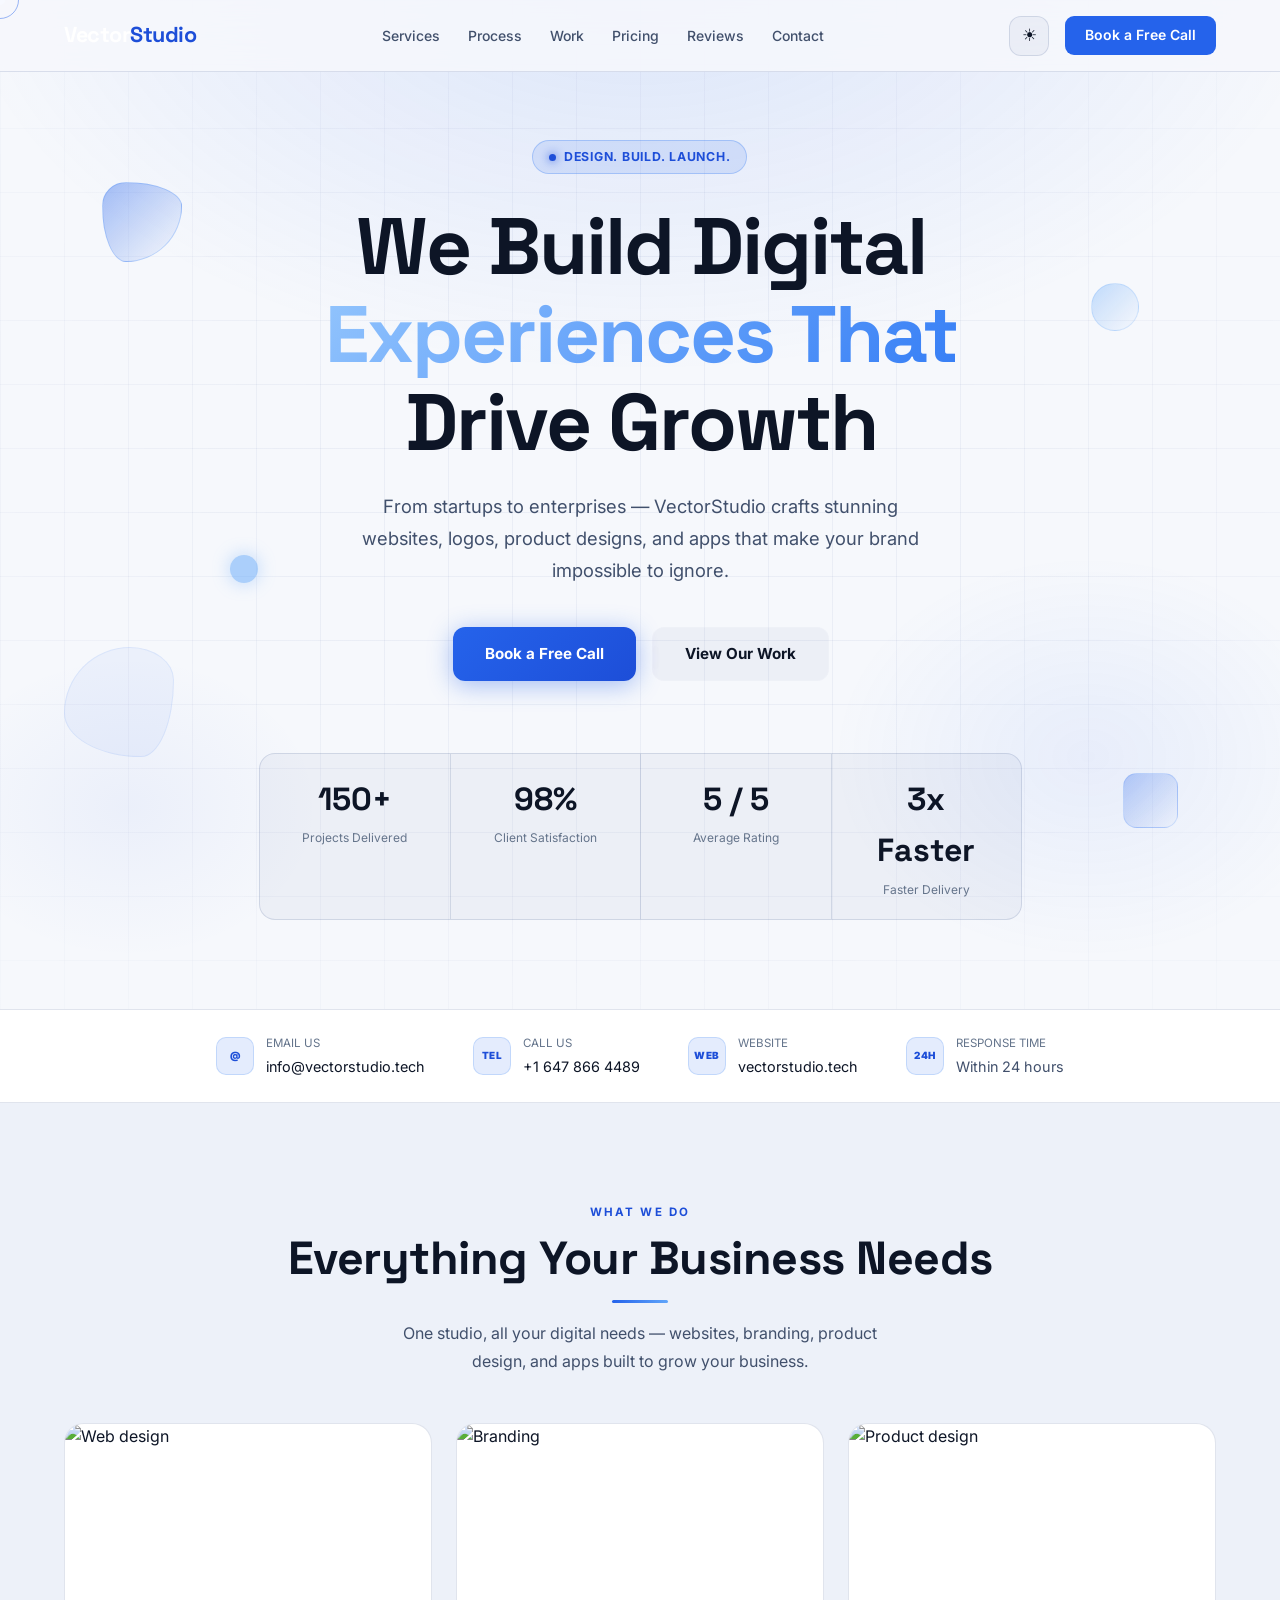
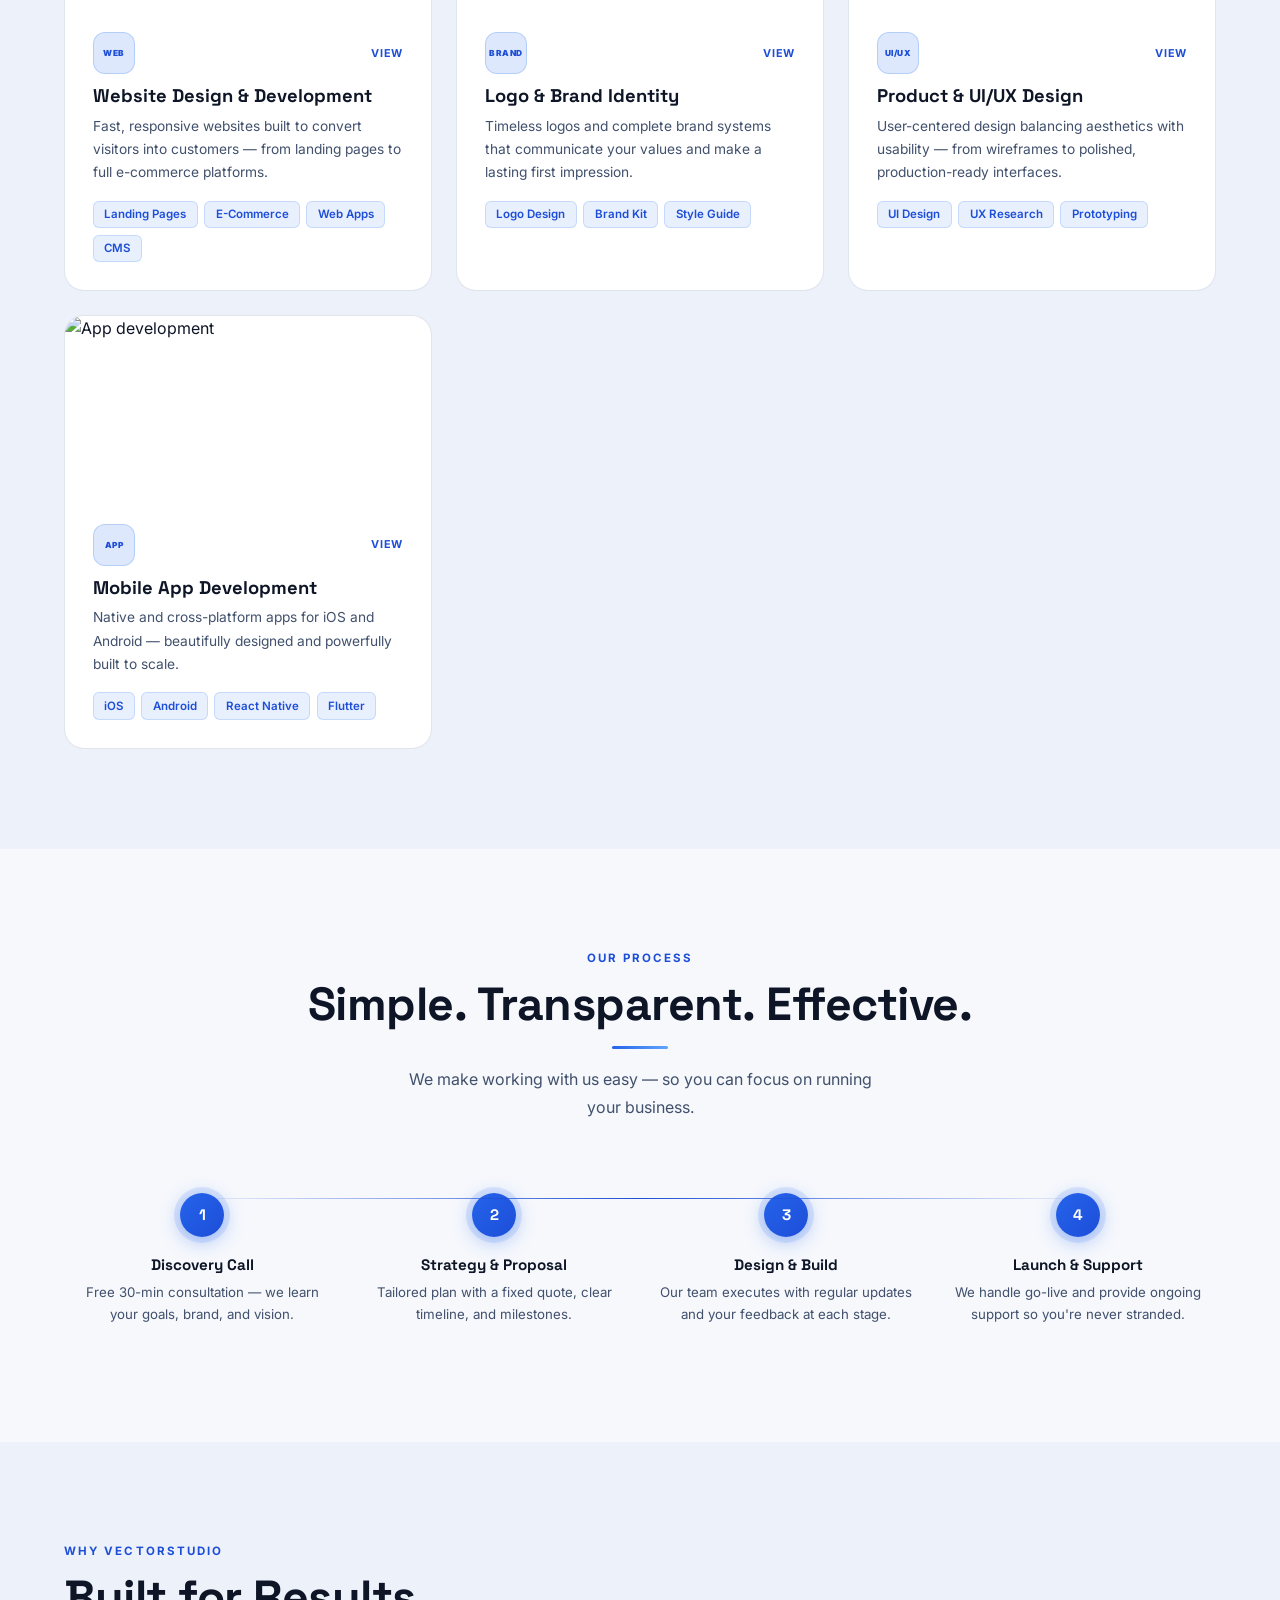
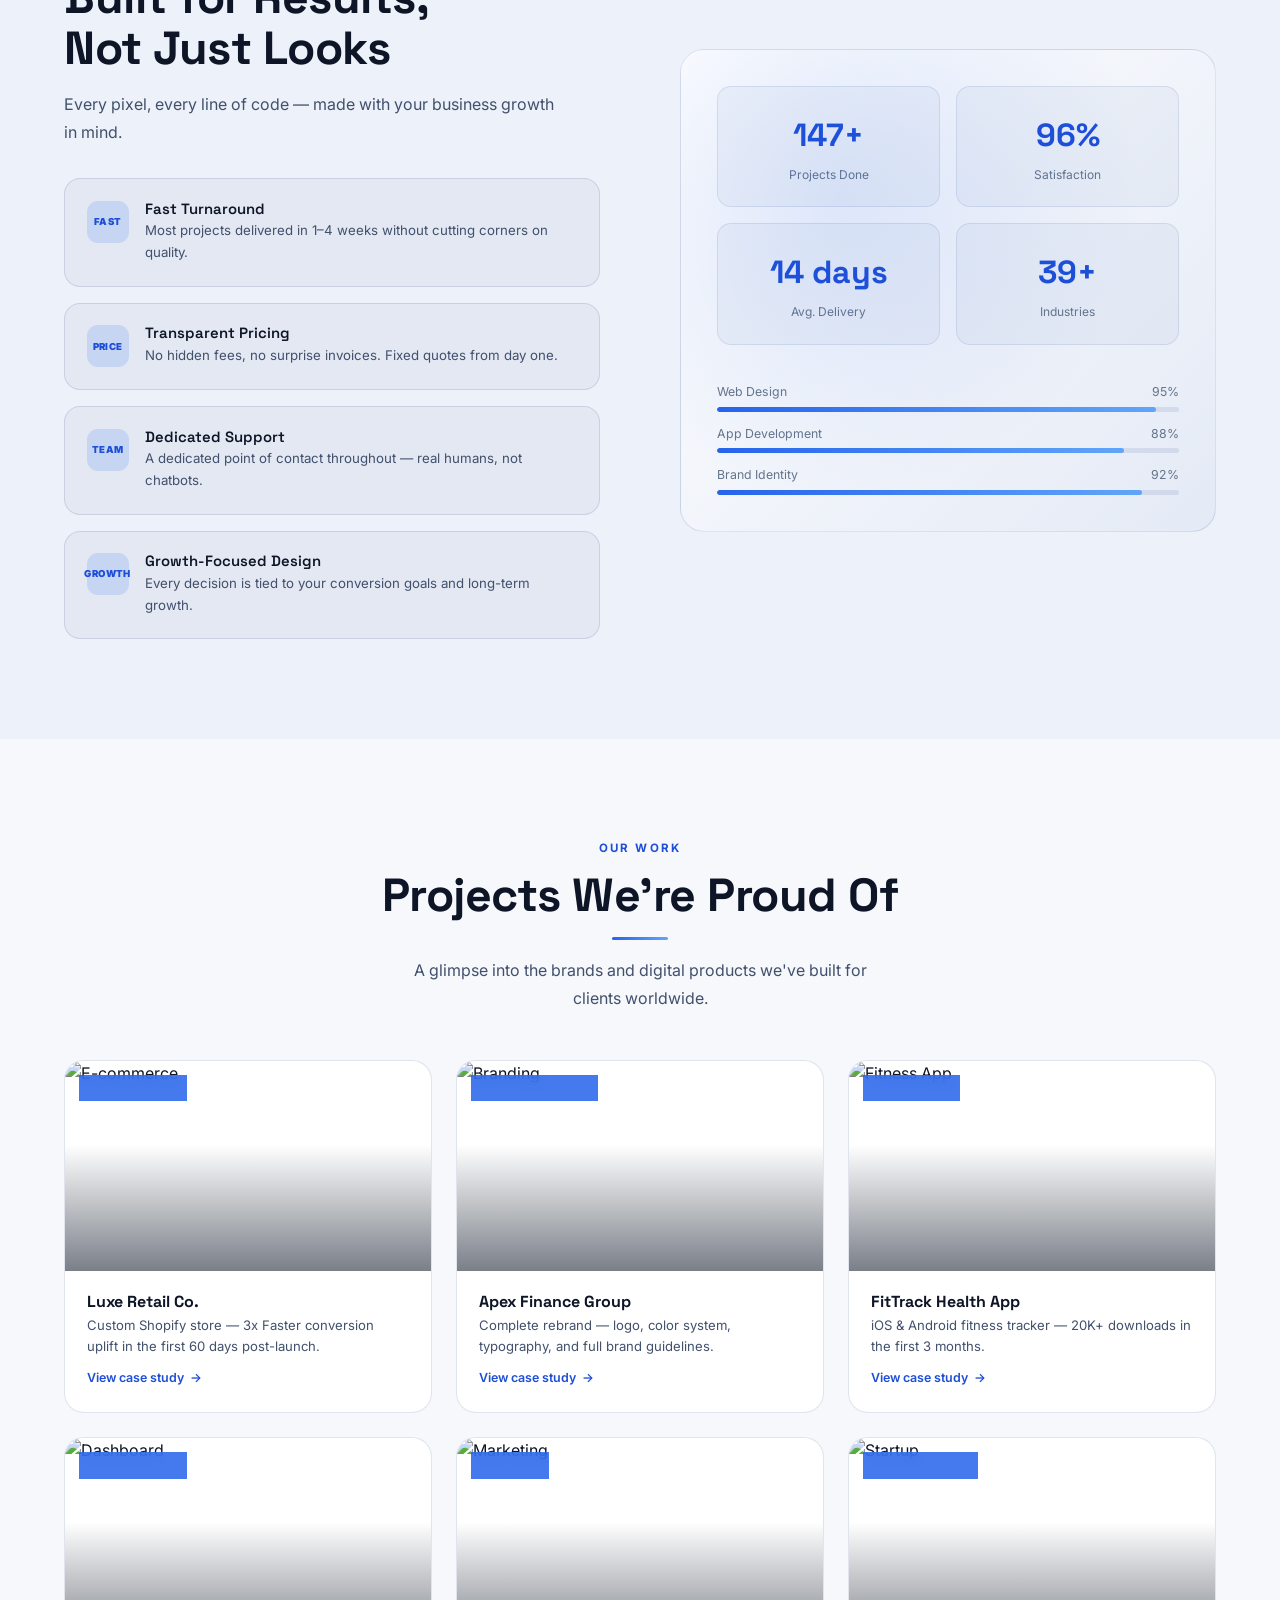
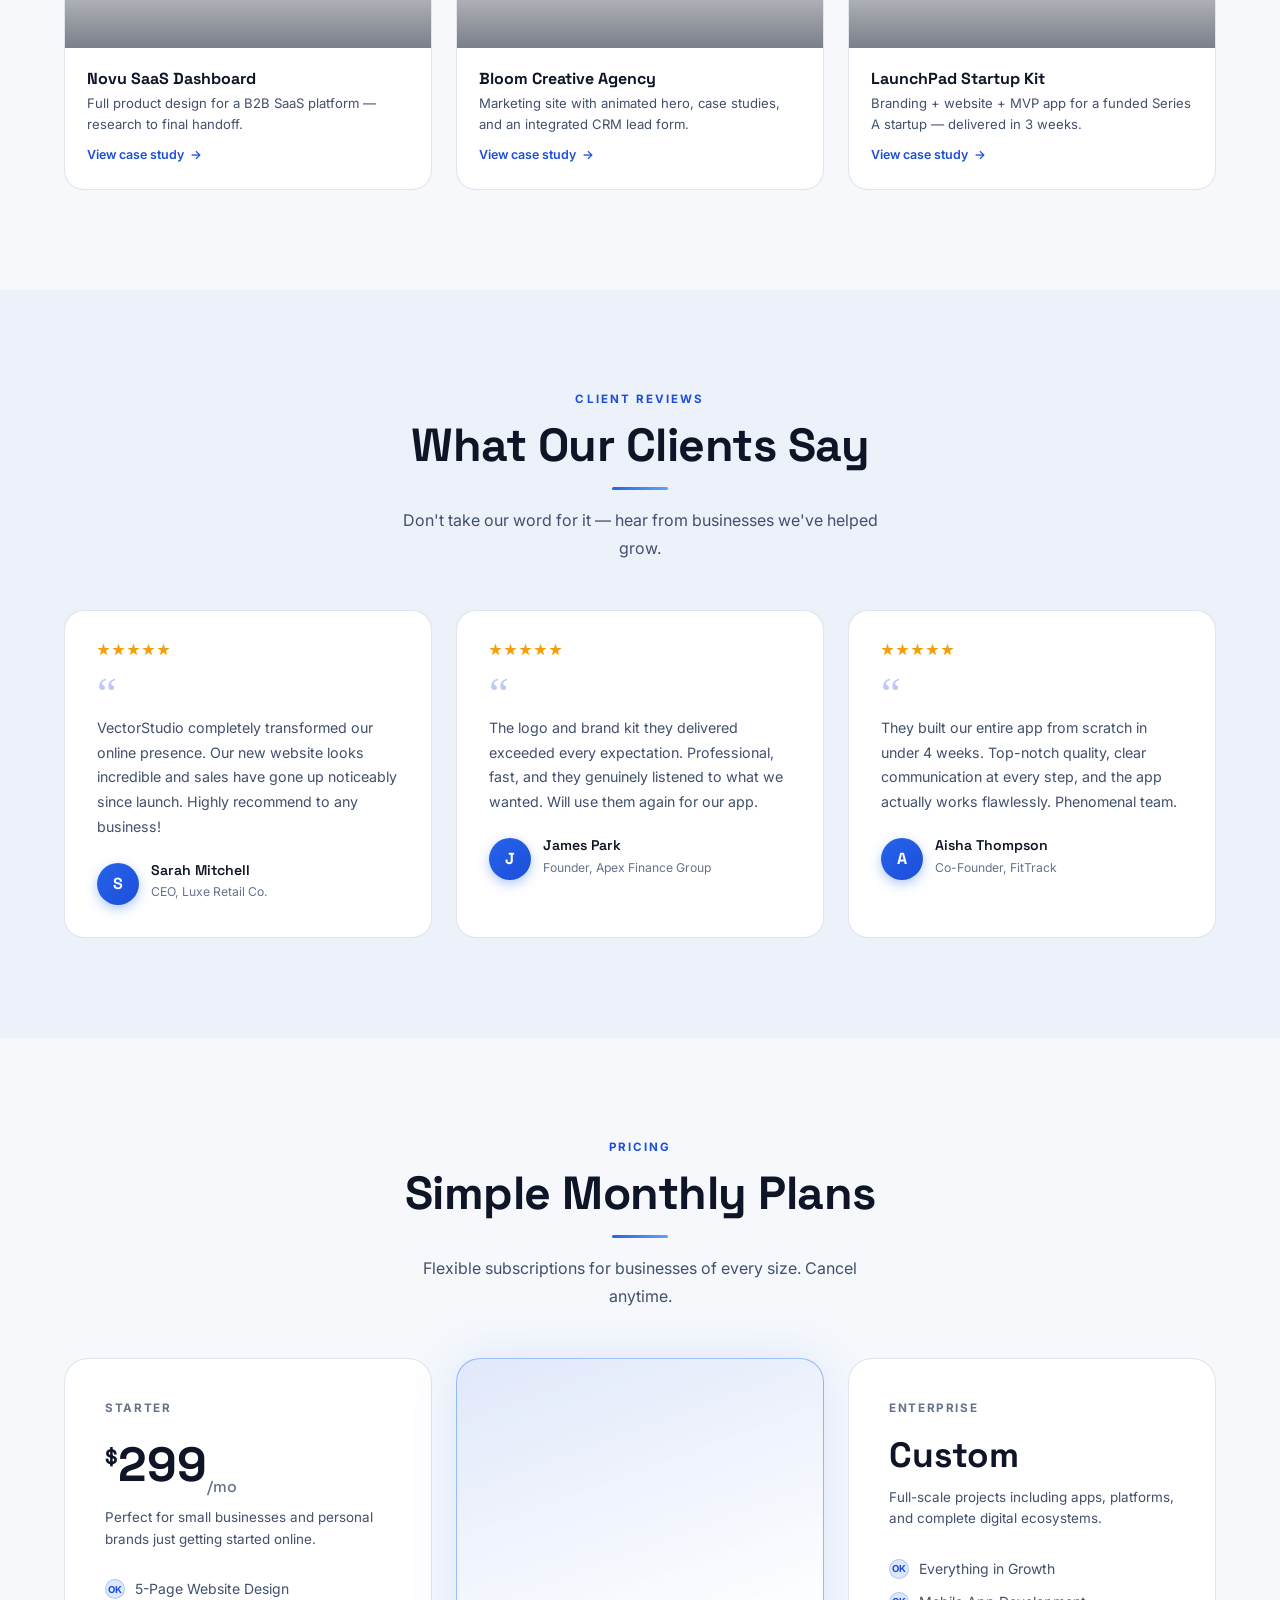
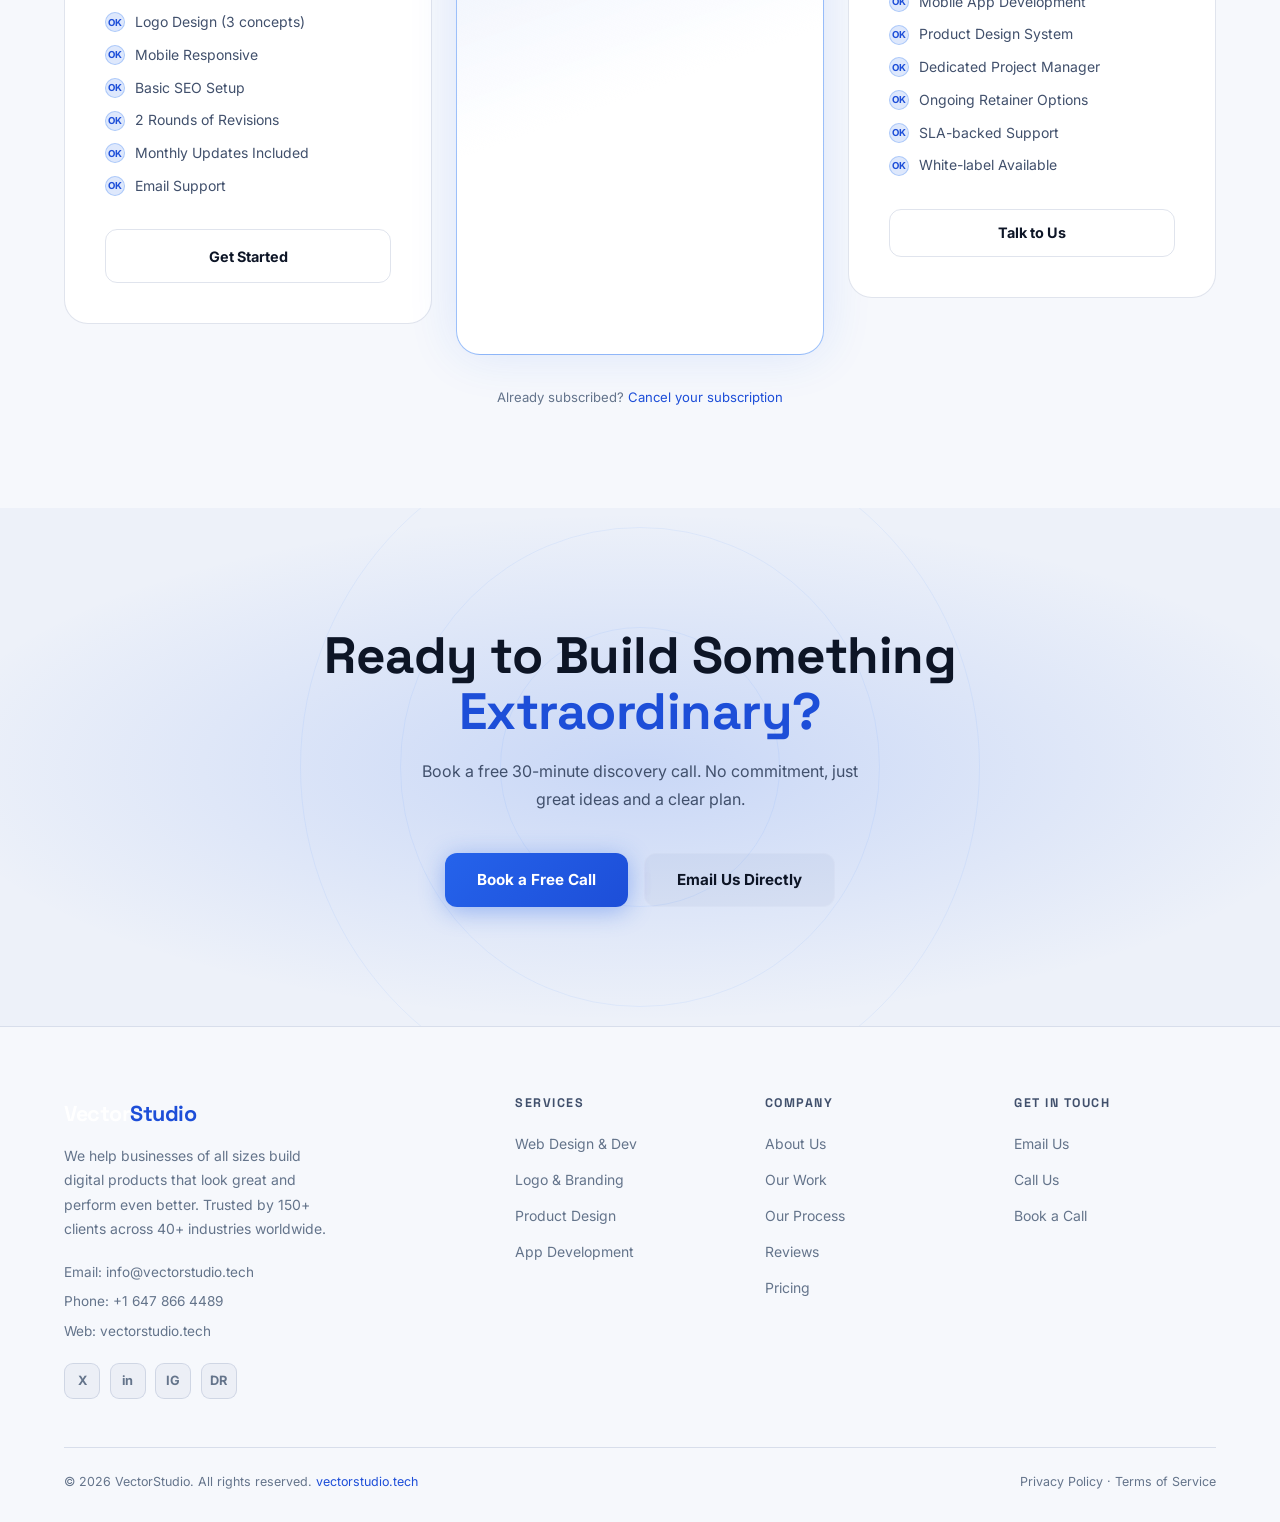
==== commit fc951369: "Update index.html" ====
--- a/index.html
+++ b/index.html
@@ -9,6 +9,16 @@
   <link rel="preconnect" href="https://fonts.gstatic.com" crossorigin />
   <link href="https://fonts.googleapis.com/css2?family=Inter:wght@300;400;500;600;700;800;900&family=Space+Grotesk:wght@400;500;600;700;800&display=swap" rel="stylesheet" />
   <link rel="stylesheet" href="style.css" />
+  <script>
+    /* ── THEME: apply before first paint to avoid flash ── */
+    (function () {
+      try {
+        var t = localStorage.getItem('vs-theme');
+        if (!t) t = window.matchMedia('(prefers-color-scheme: light)').matches ? 'light' : 'dark';
+        if (t === 'light') document.documentElement.setAttribute('data-theme', 'light');
+      } catch (e) {}
+    })();
+  </script>
   <style>
     /* ── HOME-SPECIFIC STYLES ── */
     /* Hero */
@@ -40,6 +50,7 @@
     .shape {
       position: absolute; pointer-events: none;
       animation: floatShape 9s ease-in-out infinite;
+      will-change: transform;
     }
     .shape-1 { width:80px;height:80px;top:18%;left:8%; background:linear-gradient(135deg,rgba(37,99,235,.4),transparent); border:1px solid rgba(59,130,246,.25); border-radius:30% 70% 70% 30%/30% 30% 70% 70%; animation-delay:0s; }
     .shape-2 { width:48px;height:48px;top:28%;right:11%; background:linear-gradient(135deg,rgba(96,165,250,.35),transparent); border:1px solid rgba(96,165,250,.2); border-radius:50%; animation-delay:-2s;animation-duration:11s; }
@@ -81,7 +92,8 @@
       margin-top:4.5rem; animation:heroIn 1s cubic-bezier(0.16,1,.3,1) .9s both;
       background:var(--glass); border:1px solid var(--glass-border); border-radius:16px; overflow:hidden;
     }
-    .stat { text-align:center; padding:1.25rem 2.5rem; flex:1; min-width:120px; }
+    .stat { text-align:center; padding:1.25rem 2.5rem; flex:1; min-width:120px; transition:background .3s ease, transform .3s ease; }
+    .stat:hover { background:rgba(37,99,235,.07); transform:translateY(-2px); }
     .stat + .stat { border-left:1px solid var(--glass-border); }
     .stat-num { font-family:'Space Grotesk',sans-serif; font-size:2rem; font-weight:800; color:#fff; }
     .stat-label { font-size:0.75rem; color:var(--text-muted); margin-top:.2rem; }
@@ -235,6 +247,137 @@
       .hero-stats{flex-direction:column;}
       .stat+.stat{border-left:none;border-top:1px solid var(--glass-border);}
       h1{letter-spacing:-1px;}
+    }
+
+    /* ════════════════════════════════════════════════
+       LIGHT / DARK THEME SYSTEM
+       Dark = default (your existing style.css values).
+       Light mode overrides the same CSS variables, so
+       style.css does not need to be touched.
+       ════════════════════════════════════════════════ */
+    [data-theme="light"] {
+      --dark: #f6f8fc;
+      --dark-2: #edf1f9;
+      --dark-3: #ffffff;
+      --dark-4: #e4eaf6;
+      --glass: rgba(20, 45, 110, 0.04);
+      --glass-border: rgba(20, 50, 120, 0.13);
+      --text: #0d1526;
+      --text-dim: #41506c;
+      --text-muted: #64748b;
+      --blue: #2563eb;
+      --blue-light: #1d4ed8;
+    }
+    /* page + chrome */
+    [data-theme="light"] body { background: var(--dark); color: var(--text); }
+    [data-theme="light"] nav,
+    [data-theme="light"] .mobile-menu {
+      background: rgba(246, 248, 252, 0.88) !important;
+      border-color: var(--glass-border) !important;
+    }
+    [data-theme="light"] .modal { background: #ffffff !important; border-color: var(--glass-border) !important; color: var(--text); }
+    [data-theme="light"] .modal-backdrop { background: rgba(20, 30, 55, 0.45) !important; }
+    /* re-map hardcoded whites/dark-only colors */
+    [data-theme="light"] h1,
+    [data-theme="light"] .stat-num,
+    [data-theme="light"] .service-card h3,
+    [data-theme="light"] .process-step h4,
+    [data-theme="light"] .why-item h4,
+    [data-theme="light"] .portfolio-info h4,
+    [data-theme="light"] .reviewer-info h5,
+    [data-theme="light"] .pricing-price,
+    [data-theme="light"] .section-title { color: var(--text); }
+    [data-theme="light"] .btn-plan.outline:hover { color: var(--text); }
+    [data-theme="light"] .grid-overlay {
+      background-image:
+        linear-gradient(rgba(20, 50, 130, 0.05) 1px, transparent 1px),
+        linear-gradient(90deg, rgba(20, 50, 130, 0.05) 1px, transparent 1px);
+    }
+    [data-theme="light"] .hero-bg {
+      background:
+        radial-gradient(ellipse 90% 70% at 50% -5%, rgba(37,99,235,0.14) 0%, transparent 60%),
+        radial-gradient(ellipse 40% 40% at 85% 75%, rgba(37,99,235,0.07) 0%, transparent 50%),
+        radial-gradient(ellipse 30% 30% at 10% 80%, rgba(29,78,216,0.05) 0%, transparent 50%);
+    }
+    [data-theme="light"] .metric-card { background: rgba(20, 50, 130, 0.04); border-color: rgba(20, 50, 130, 0.1); }
+    [data-theme="light"] .bar { background: rgba(20, 50, 130, 0.1); }
+    [data-theme="light"] .service-img,
+    [data-theme="light"] .portfolio-thumb img { filter: brightness(1) saturate(1); }
+    [data-theme="light"] .portfolio-overlay { background: linear-gradient(to top, rgba(13, 21, 38, 0.55) 0%, transparent 60%); }
+    [data-theme="light"] .service-card:hover { box-shadow: 0 20px 50px rgba(30, 60, 130, 0.14); }
+    [data-theme="light"] .portfolio-item:hover { box-shadow: 0 28px 64px rgba(30, 60, 130, 0.16), 0 0 0 1px rgba(59,130,246,.2); }
+    [data-theme="light"] .testimonial-card:hover { box-shadow: 0 18px 48px rgba(30, 60, 130, 0.12); }
+    [data-theme="light"] .pricing-card:hover { box-shadow: 0 24px 56px rgba(30, 60, 130, 0.14); }
+    [data-theme="light"] .pricing-card.featured { box-shadow: 0 0 50px rgba(37,99,235,.12); }
+    [data-theme="light"] #cursor-ring { border-color: rgba(37, 99, 235, 0.45) !important; }
+
+    /* smooth cross-fade when switching themes */
+    body, nav, section, footer, .mobile-menu,
+    .service-card, .portfolio-item, .testimonial-card, .pricing-card,
+    .why-item, .metrics-panel, .metric-card, .contact-strip, .stat,
+    .modal, input, select, textarea {
+      transition: background-color .45s ease, border-color .45s ease, color .45s ease, box-shadow .45s ease;
+    }
+
+    /* theme toggle button */
+    .theme-toggle {
+      width: 40px; height: 40px; border-radius: 12px;
+      border: 1px solid var(--glass-border); background: var(--glass);
+      color: var(--text); cursor: pointer; font-size: 1.05rem;
+      display: inline-flex; align-items: center; justify-content: center;
+      transition: border-color .25s, transform .35s cubic-bezier(0.34,1.56,0.64,1), background .25s;
+      position: relative; overflow: hidden;
+    }
+    .theme-toggle:hover { border-color: rgba(59,130,246,.5); transform: rotate(20deg) scale(1.08); }
+    .theme-toggle .icon { display: inline-block; transition: transform .5s cubic-bezier(0.34,1.56,0.64,1), opacity .3s; }
+    .theme-toggle.switching .icon { transform: rotate(180deg) scale(0); opacity: 0; }
+    .mobile-menu .theme-toggle { margin: 0 auto 1rem; }
+
+    /* ════════════════════════════════════════════════
+       EXTRA MOTION LAYER
+       ════════════════════════════════════════════════ */
+    html { scroll-behavior: smooth; }
+
+    /* circular theme-change wipe */
+    .theme-wipe {
+      position: fixed; border-radius: 50%; pointer-events: none; z-index: 9999;
+      background: var(--dark); transform: scale(0); opacity: .9;
+    }
+    .theme-wipe.go { animation: themeWipe .6s ease-out forwards; }
+    @keyframes themeWipe { to { transform: scale(1); opacity: 0; } }
+
+    /* button ripple */
+    .btn, .btn-plan, .nav-cta { position: relative; overflow: hidden; }
+    .ripple {
+      position: absolute; border-radius: 50%; pointer-events: none;
+      background: rgba(255,255,255,.35); transform: scale(0);
+      animation: rippleAnim .6s ease-out forwards;
+    }
+    [data-theme="light"] .btn-ghost .ripple,
+    [data-theme="light"] .btn-plan.outline .ripple { background: rgba(37,99,235,.2); }
+    @keyframes rippleAnim { to { transform: scale(3); opacity: 0; } }
+
+    /* magnetic CTA (transform applied by JS) */
+    .magnetic { transition: transform .25s cubic-bezier(0.23,1,.32,1); will-change: transform; }
+
+    /* gentle parallax handled by JS on .shape and .hero-content */
+
+    /* section label slide-in underline */
+    .section-title { position: relative; }
+    .underline-grow::after {
+      content: ''; display: block; width: 56px; height: 3px; border-radius: 2px;
+      background: linear-gradient(90deg, var(--blue), #60a5fa);
+      margin: 1rem auto 0; transform: scaleX(0); transform-origin: center;
+      transition: transform .8s cubic-bezier(0.16,1,.3,1) .2s;
+    }
+    .underline-grow.in-view::after { transform: scaleX(1); }
+
+    /* respect reduced motion */
+    @media (prefers-reduced-motion: reduce) {
+      html { scroll-behavior: auto; }
+      .shape, .grid-overlay, .cta-ring, .badge-dot, h1 .accent { animation: none !important; }
+      .magnetic { transition: none; }
+      .theme-wipe { display: none; }
     }
   </style>
   <meta name="robots" content="index, follow, max-snippet:-1, max-image-preview:large, max-video-preview:-1" />
@@ -382,6 +525,7 @@
     <li><a href="#contact">Contact</a></li>
   </ul>
   <div class="nav-right">
+    <button class="theme-toggle" id="themeToggle" aria-label="Switch between dark and light theme" title="Toggle theme"><span class="icon">☾</span></button>
     <a href="#" class="nav-cta" data-book>Book a Free Call</a>
     <button class="hamburger" id="hamburger" aria-label="Toggle menu">
       <span></span><span></span><span></span>
@@ -391,6 +535,7 @@
 
 <!-- Mobile Menu -->
 <div class="mobile-menu" id="mobileMenu">
+  <button class="theme-toggle" id="themeToggleMobile" aria-label="Switch between dark and light theme"><span class="icon">☾</span></button>
   <ul>
     <li><a href="#services">Services</a></li>
     <li><a href="#process">Process</a></li>
@@ -420,8 +565,8 @@
     <h1>We Build Digital<br /><span class="accent">Experiences That</span><br />Drive Growth</h1>
     <p class="hero-sub">From startups to enterprises — VectorStudio crafts stunning websites, logos, product designs, and apps that make your brand impossible to ignore.</p>
     <div class="hero-actions">
-      <a href="#" class="btn btn-primary" data-book>Book a Free Call</a>
-      <a href="#portfolio" class="btn btn-ghost">View Our Work</a>
+      <a href="#" class="btn btn-primary magnetic" data-book>Book a Free Call</a>
+      <a href="#portfolio" class="btn btn-ghost magnetic">View Our Work</a>
     </div>
     <div class="hero-stats">
       <div class="stat">
@@ -468,7 +613,7 @@
 <section id="services">
   <div class="centered reveal" style="margin-bottom:3rem;">
     <span class="section-label">What We Do</span>
-    <h2 class="section-title">Everything Your Business Needs</h2>
+    <h2 class="section-title underline-grow">Everything Your Business Needs</h2>
     <p class="section-sub">One studio, all your digital needs — websites, branding, product design, and apps built to grow your business.</p>
   </div>
   <div class="services-grid">
@@ -527,7 +672,7 @@
 <section id="process">
   <div class="centered reveal" style="margin-bottom:0;">
     <span class="section-label">Our Process</span>
-    <h2 class="section-title">Simple. Transparent. Effective.</h2>
+    <h2 class="section-title underline-grow">Simple. Transparent. Effective.</h2>
     <p class="section-sub">We make working with us easy — so you can focus on running your business.</p>
   </div>
   <div class="process-track">
@@ -574,7 +719,7 @@
 <section id="portfolio">
   <div class="centered reveal" style="margin-bottom:0;">
     <span class="section-label">Our Work</span>
-    <h2 class="section-title">Projects We're Proud Of</h2>
+    <h2 class="section-title underline-grow">Projects We're Proud Of</h2>
     <p class="section-sub">A glimpse into the brands and digital products we've built for clients worldwide.</p>
   </div>
   <div class="portfolio-grid">
@@ -591,7 +736,7 @@
 <section id="testimonials">
   <div class="centered reveal" style="margin-bottom:0;">
     <span class="section-label">Client Reviews</span>
-    <h2 class="section-title">What Our Clients Say</h2>
+    <h2 class="section-title underline-grow">What Our Clients Say</h2>
     <p class="section-sub">Don't take our word for it — hear from businesses we've helped grow.</p>
   </div>
   <div class="testimonials-grid">
@@ -620,7 +765,7 @@
 <section id="pricing">
   <div class="centered reveal" style="margin-bottom:0;">
     <span class="section-label">Pricing</span>
-    <h2 class="section-title">Simple Monthly Plans</h2>
+    <h2 class="section-title underline-grow">Simple Monthly Plans</h2>
     <p class="section-sub">Flexible subscriptions for businesses of every size. Cancel anytime.</p>
   </div>
   <div class="pricing-grid">
@@ -683,8 +828,8 @@
   <h2 class="section-title reveal">Ready to Build Something<br /><span style="color:var(--blue-light)">Extraordinary?</span></h2>
   <p class="section-sub reveal">Book a free 30-minute discovery call. No commitment, just great ideas and a clear plan.</p>
   <div class="hero-actions centered-actions reveal">
-    <a href="#" class="btn btn-primary" data-book>Book a Free Call</a>
-    <a href="mailto:info@vectorstudio.tech" class="btn btn-ghost">Email Us Directly</a>
+    <a href="#" class="btn btn-primary magnetic" data-book>Book a Free Call</a>
+    <a href="mailto:info@vectorstudio.tech" class="btn btn-ghost magnetic">Email Us Directly</a>
   </div>
 </section>
 
@@ -825,5 +970,117 @@
 </div>
 
 <script src="script.js"></script>
+<script>
+/* ════════════════════════════════════════════════
+   THEME TOGGLE + EXTRA MOTION LAYER
+   (additive — does not interfere with script.js)
+   ════════════════════════════════════════════════ */
+(function () {
+  var reduceMotion = window.matchMedia('(prefers-reduced-motion: reduce)').matches;
+
+  /* ── Theme toggle ── */
+  function currentTheme() {
+    return document.documentElement.getAttribute('data-theme') === 'light' ? 'light' : 'dark';
+  }
+  function setIcons(theme) {
+    document.querySelectorAll('.theme-toggle .icon').forEach(function (el) {
+      el.textContent = theme === 'light' ? '☀' : '☾';
+    });
+  }
+  function applyTheme(theme) {
+    if (theme === 'light') document.documentElement.setAttribute('data-theme', 'light');
+    else document.documentElement.removeAttribute('data-theme');
+    setIcons(theme);
+    try { localStorage.setItem('vs-theme', theme); } catch (e) {}
+  }
+  function toggleTheme(ev) {
+    var next = currentTheme() === 'light' ? 'dark' : 'light';
+
+    /* circular wipe from the click point */
+    if (!reduceMotion && ev) {
+      var wipe = document.createElement('div');
+      wipe.className = 'theme-wipe';
+      var d = Math.max(window.innerWidth, window.innerHeight) * 2.2;
+      wipe.style.width = wipe.style.height = d + 'px';
+      wipe.style.left = (ev.clientX - d / 2) + 'px';
+      wipe.style.top = (ev.clientY - d / 2) + 'px';
+      document.body.appendChild(wipe);
+      requestAnimationFrame(function () { wipe.classList.add('go'); });
+      setTimeout(function () { wipe.remove(); }, 700);
+    }
+
+    /* icon spin */
+    document.querySelectorAll('.theme-toggle').forEach(function (btn) {
+      btn.classList.add('switching');
+      setTimeout(function () { btn.classList.remove('switching'); }, 350);
+    });
+    setTimeout(function () { applyTheme(next); }, reduceMotion ? 0 : 150);
+  }
+  ['themeToggle', 'themeToggleMobile'].forEach(function (id) {
+    var btn = document.getElementById(id);
+    if (btn) btn.addEventListener('click', toggleTheme);
+  });
+  setIcons(currentTheme());
+
+  if (reduceMotion) return; /* skip decorative motion below */
+
+  /* ── Mouse parallax on hero shapes + hero content ── */
+  var hero = document.getElementById('hero');
+  if (hero && window.matchMedia('(pointer: fine)').matches) {
+    var shapes = hero.querySelectorAll('.shape');
+    var content = hero.querySelector('.hero-content');
+    var raf = null, mx = 0, my = 0;
+    hero.addEventListener('mousemove', function (e) {
+      mx = (e.clientX / window.innerWidth - 0.5);
+      my = (e.clientY / window.innerHeight - 0.5);
+      if (!raf) raf = requestAnimationFrame(update);
+    });
+    function update() {
+      raf = null;
+      shapes.forEach(function (s, i) {
+        var depth = (i + 1) * 7;
+        s.style.translate = (mx * depth) + 'px ' + (my * depth) + 'px';
+      });
+      if (content) content.style.translate = (mx * -8) + 'px ' + (my * -5) + 'px';
+    }
+  }
+
+  /* ── Magnetic buttons ── */
+  document.querySelectorAll('.magnetic').forEach(function (btn) {
+    btn.addEventListener('mousemove', function (e) {
+      var r = btn.getBoundingClientRect();
+      var x = e.clientX - r.left - r.width / 2;
+      var y = e.clientY - r.top - r.height / 2;
+      btn.style.transform = 'translate(' + x * 0.22 + 'px,' + y * 0.28 + 'px)';
+    });
+    btn.addEventListener('mouseleave', function () {
+      btn.style.transform = '';
+    });
+  });
+
+  /* ── Click ripple on all buttons ── */
+  document.addEventListener('click', function (e) {
+    var btn = e.target.closest('.btn, .btn-plan, .nav-cta');
+    if (!btn) return;
+    var r = btn.getBoundingClientRect();
+    var ripple = document.createElement('span');
+    ripple.className = 'ripple';
+    var size = Math.max(r.width, r.height);
+    ripple.style.width = ripple.style.height = size + 'px';
+    ripple.style.left = (e.clientX - r.left - size / 2) + 'px';
+    ripple.style.top = (e.clientY - r.top - size / 2) + 'px';
+    btn.appendChild(ripple);
+    setTimeout(function () { ripple.remove(); }, 650);
+  });
+
+  /* ── Section-title underline grow on scroll ── */
+  var io = new IntersectionObserver(function (entries) {
+    entries.forEach(function (en) {
+      if (en.isIntersecting) { en.target.classList.add('in-view'); io.unobserve(en.target); }
+    });
+  }, { threshold: 0.5 });
+  document.querySelectorAll('.underline-grow').forEach(function (el) { io.observe(el); });
+})();
+</script>
 </body>
 </html>
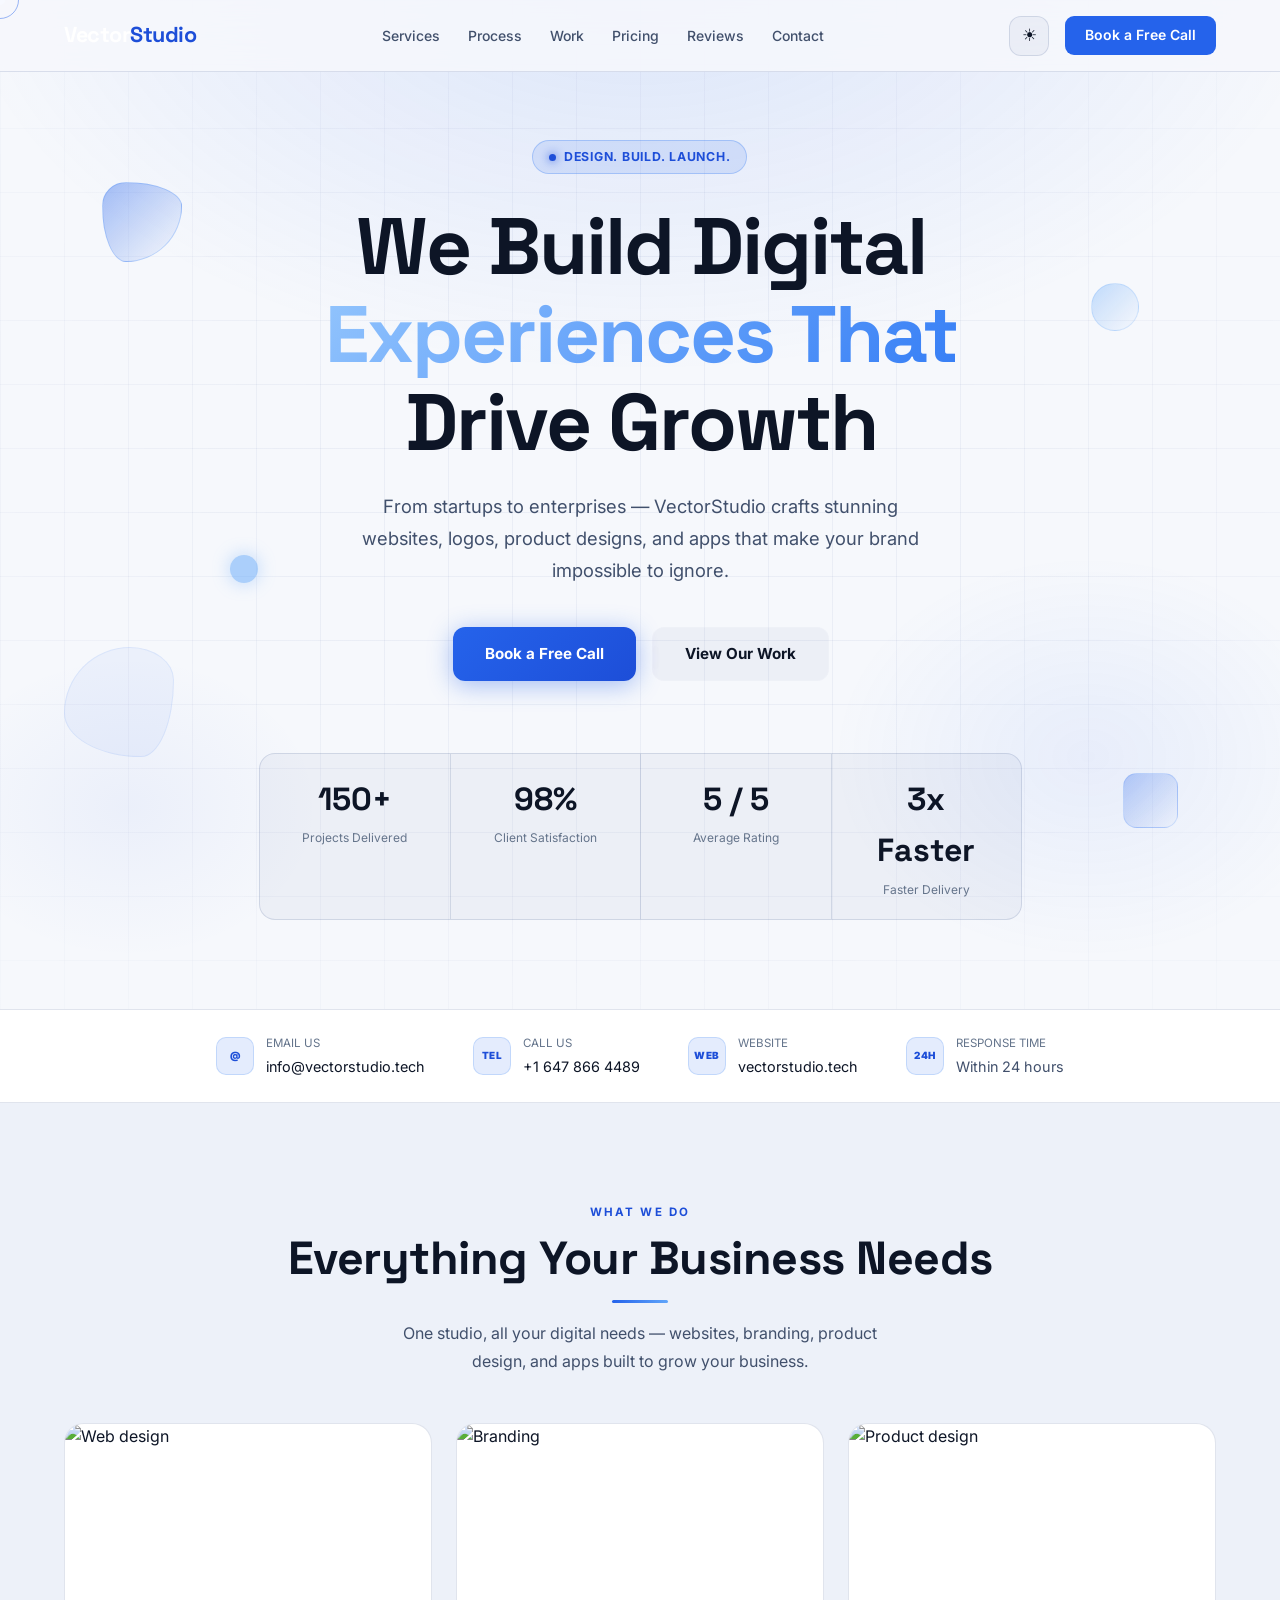
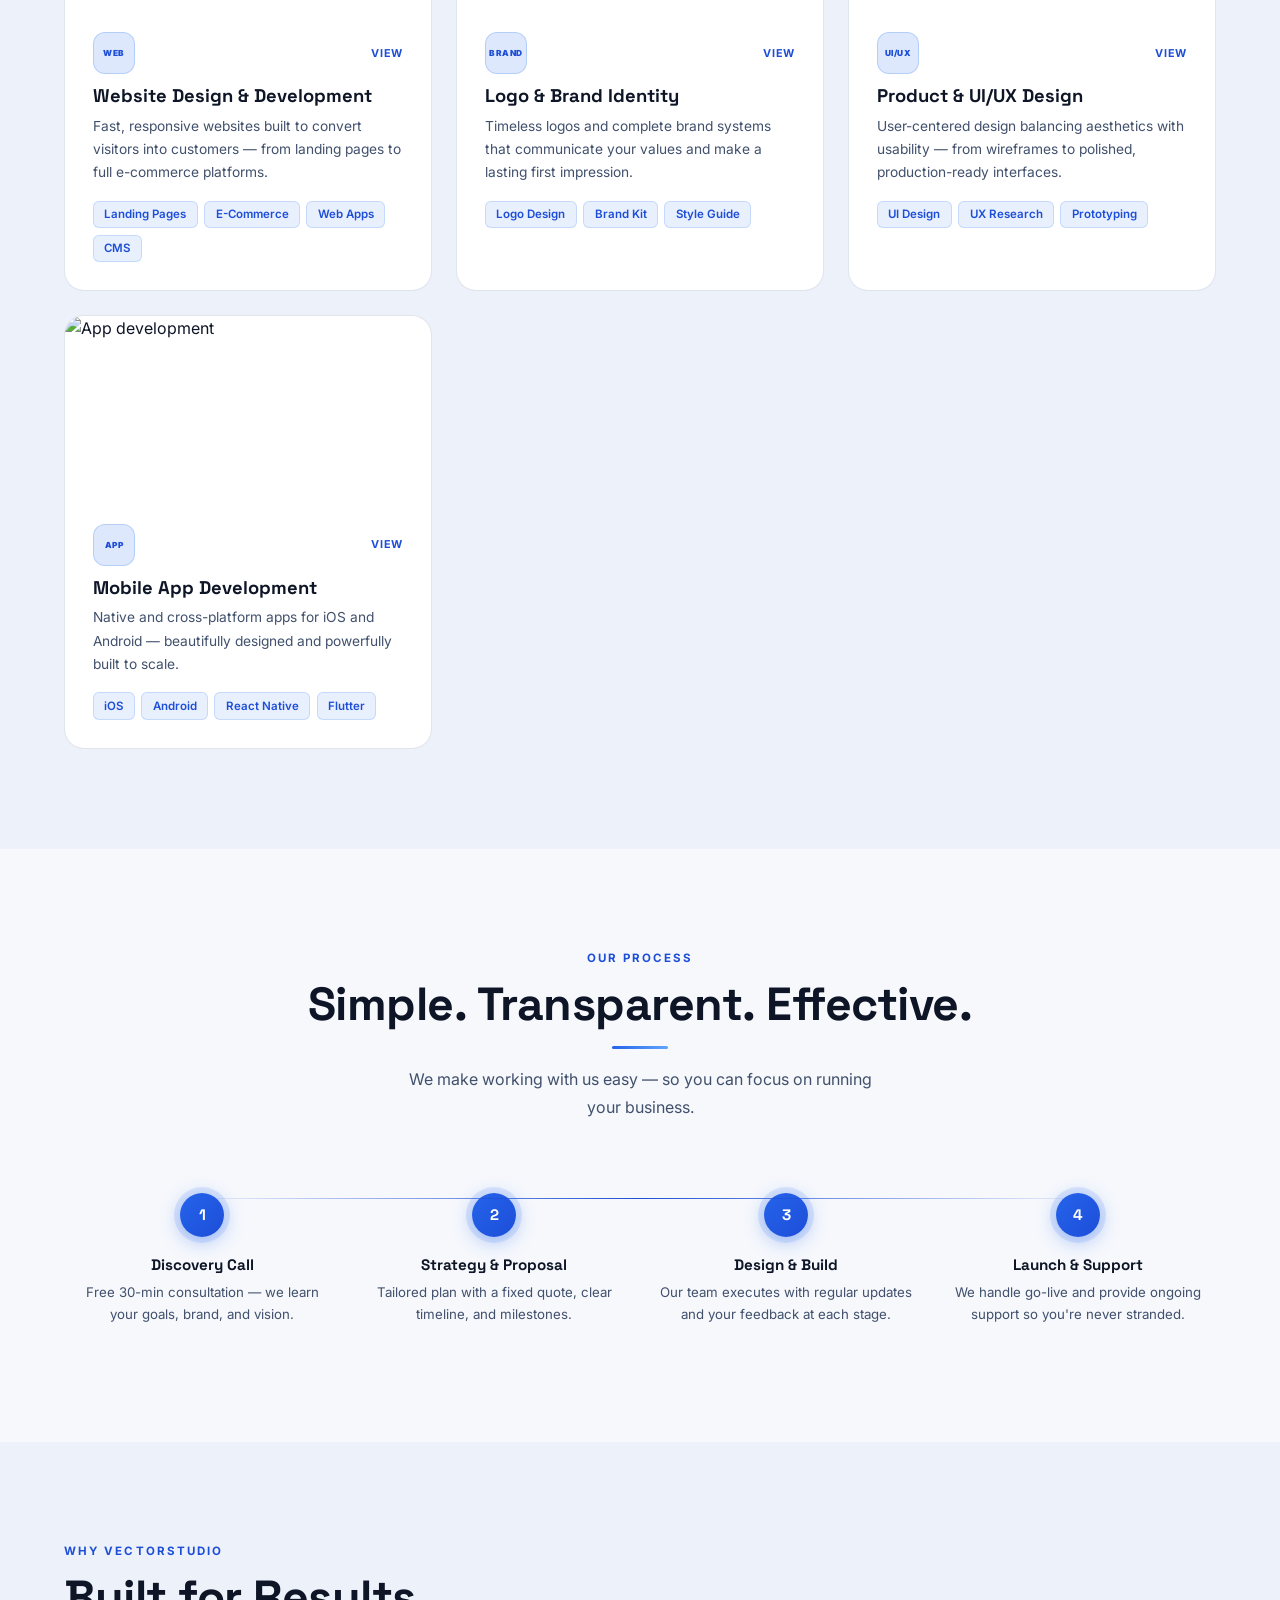
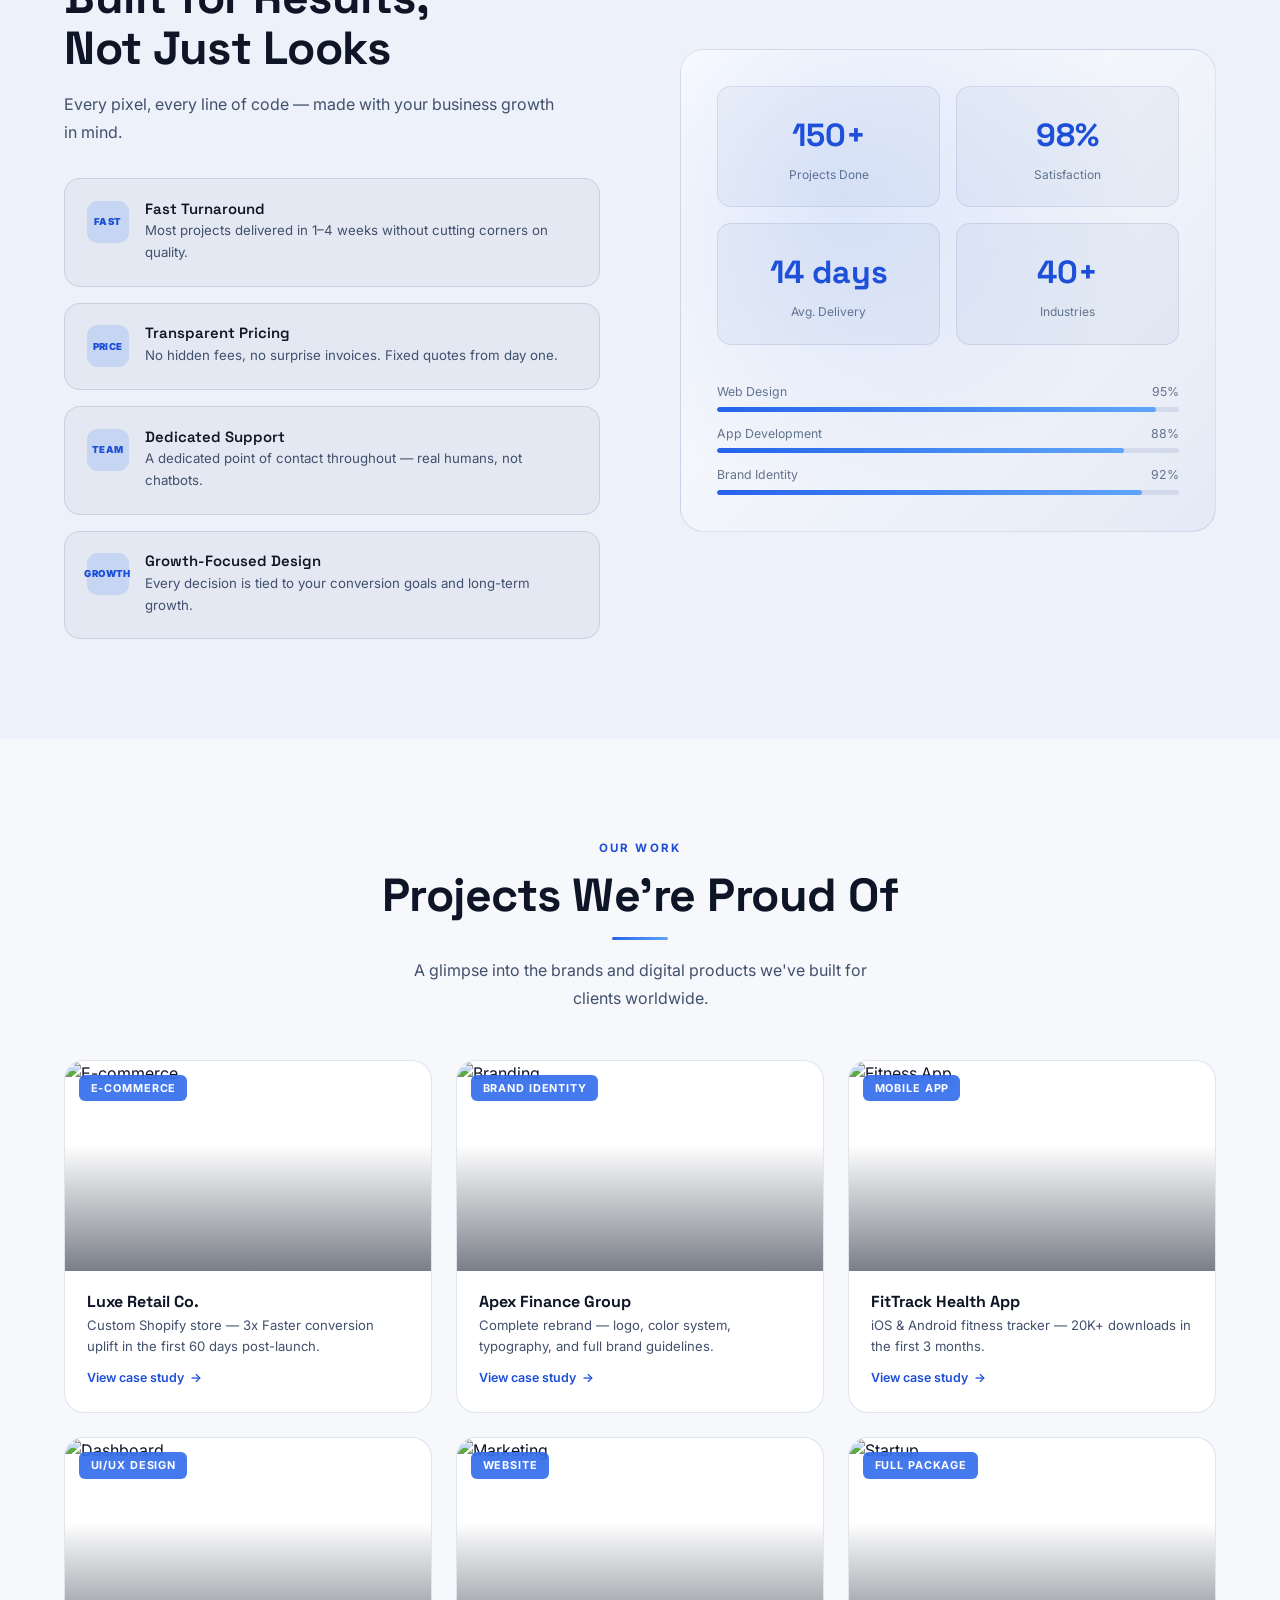
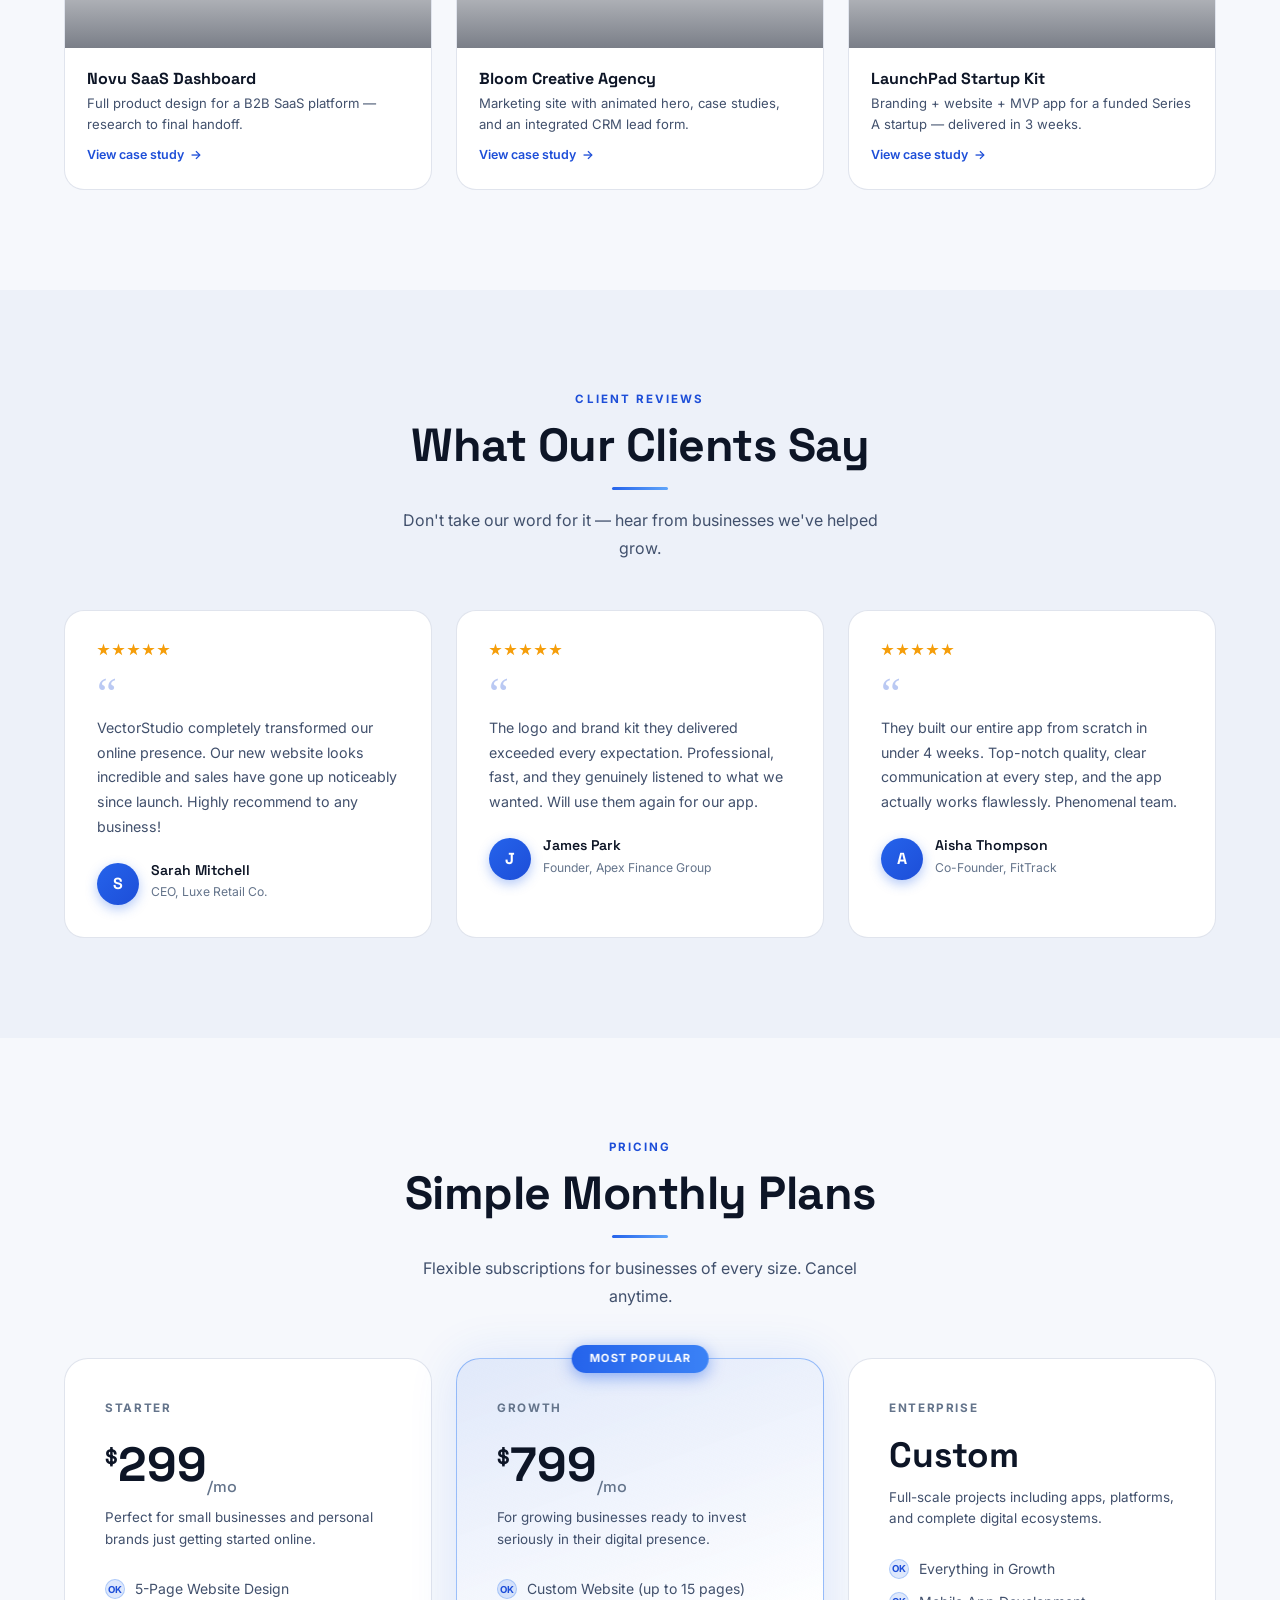
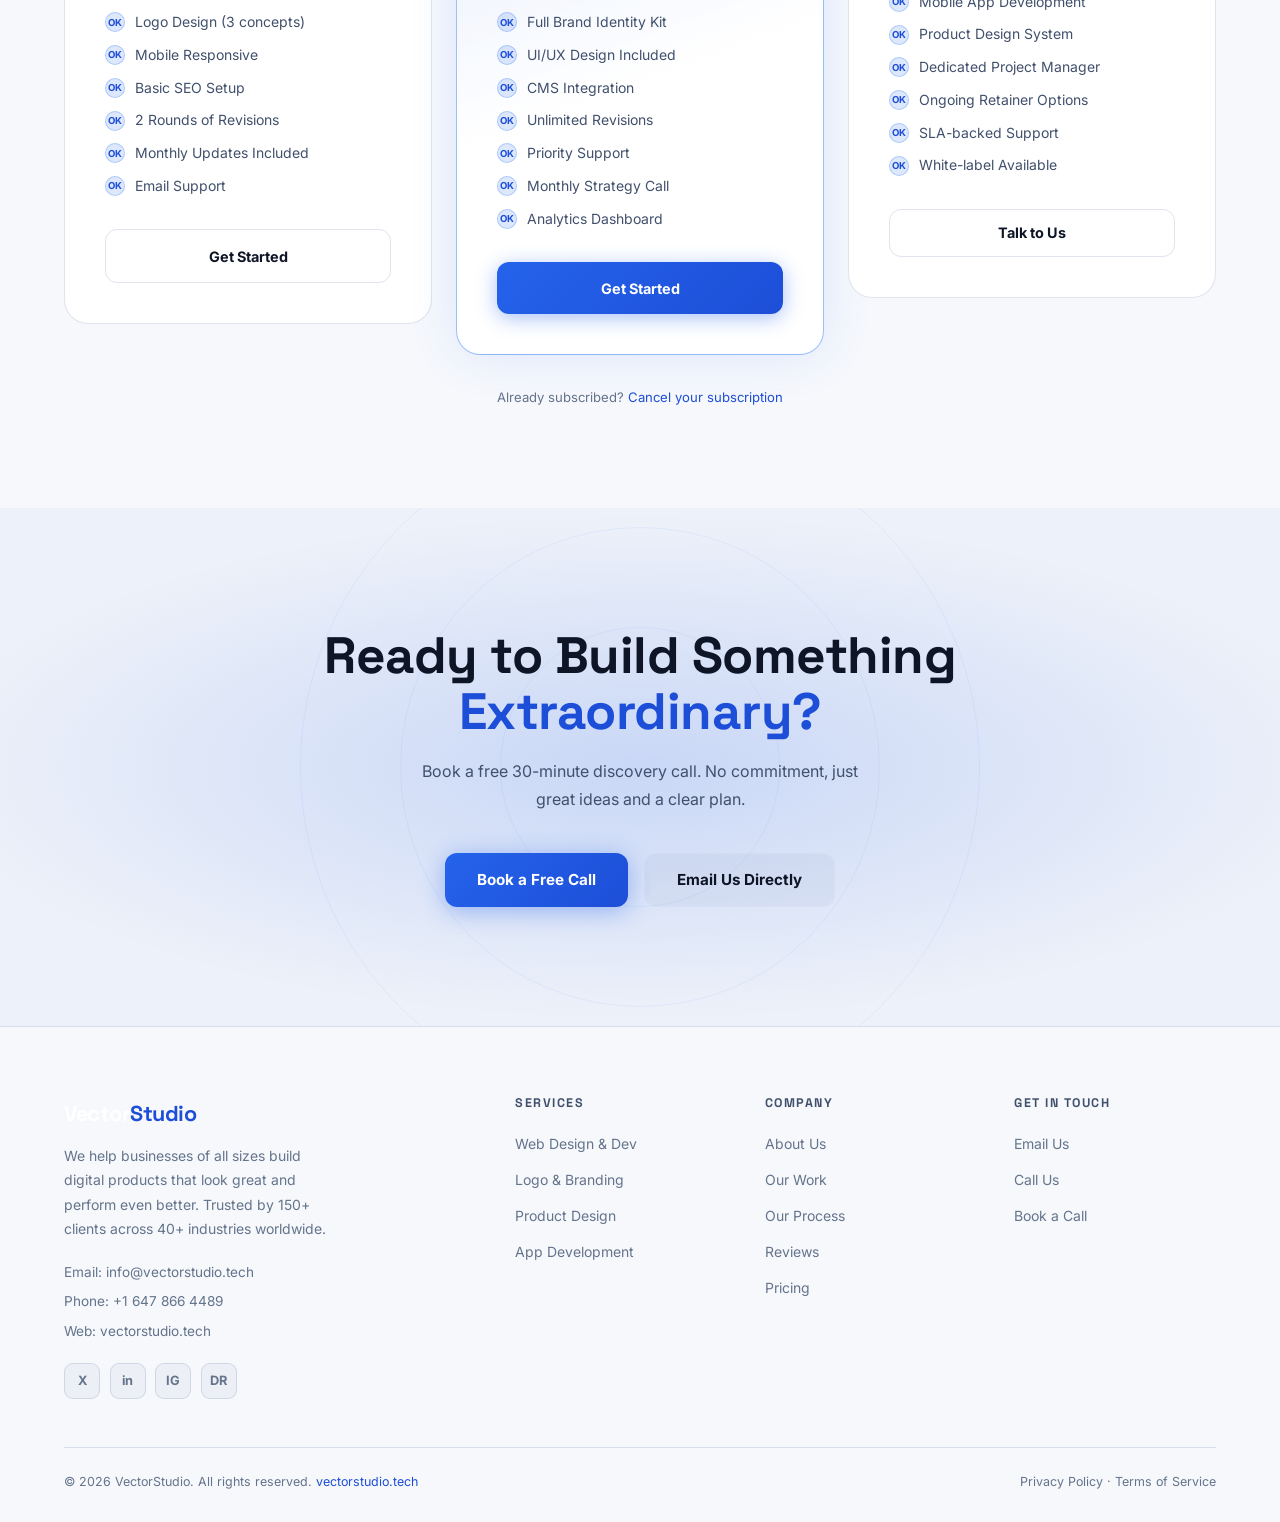
==== commit bdfba0fb: "Add Instagram link to contact and social sections" ====
--- a/index.html
+++ b/index.html
@@ -399,6 +399,9 @@
       "url": "https://vectorstudio.tech",
       "email": "info@vectorstudio.tech",
       "telephone": "+1-647-866-4489",
+      "sameAs": [
+        "https://www.instagram.com/vectorstudio.tech"
+      ],
       "description": "VectorStudio is a full-service digital design studio helping businesses build websites, logos, product designs, and mobile apps starting at $109 per month.",
       "priceRange": "$$",
       "areaServed": "Worldwide",
@@ -547,6 +550,7 @@
   <div class="mob-contact">
     <a href="mailto:info@vectorstudio.tech">Email: info@vectorstudio.tech</a>
     <a href="tel:+16478664489">Phone: +1 647 866 4489</a>
+    <a href="https://www.instagram.com/vectorstudio.tech" target="_blank" rel="noopener">Instagram: @vectorstudio.tech</a>
   </div>
   <a href="#" class="btn mob-cta" data-book>Book a Free Call</a>
 </div>
@@ -847,7 +851,7 @@
       <div class="social-links">
         <a href="#" class="social-link">X</a>
         <a href="#" class="social-link">in</a>
-        <a href="#" class="social-link">IG</a>
+        <a href="https://www.instagram.com/vectorstudio.tech" target="_blank" rel="noopener" class="social-link" aria-label="VectorStudio on Instagram">IG</a>
         <a href="#" class="social-link">DR</a>
       </div>
     </div>
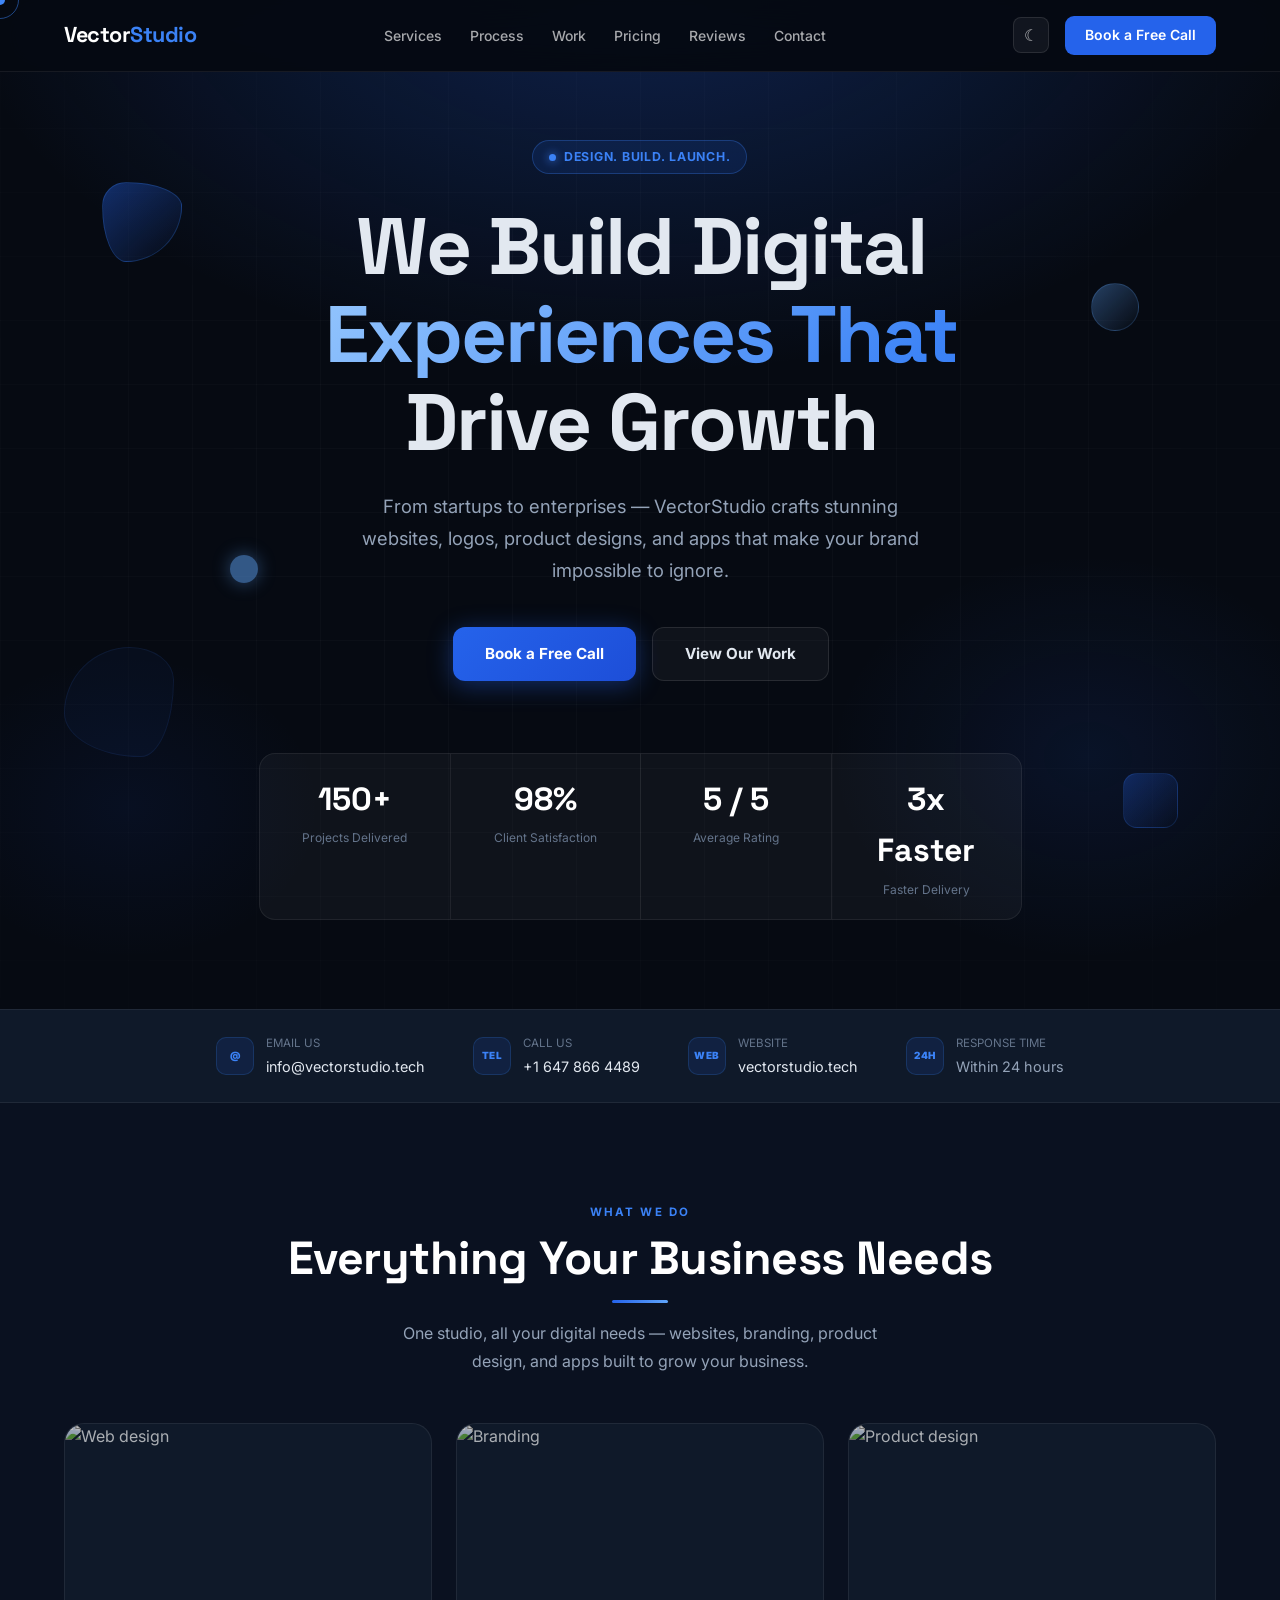
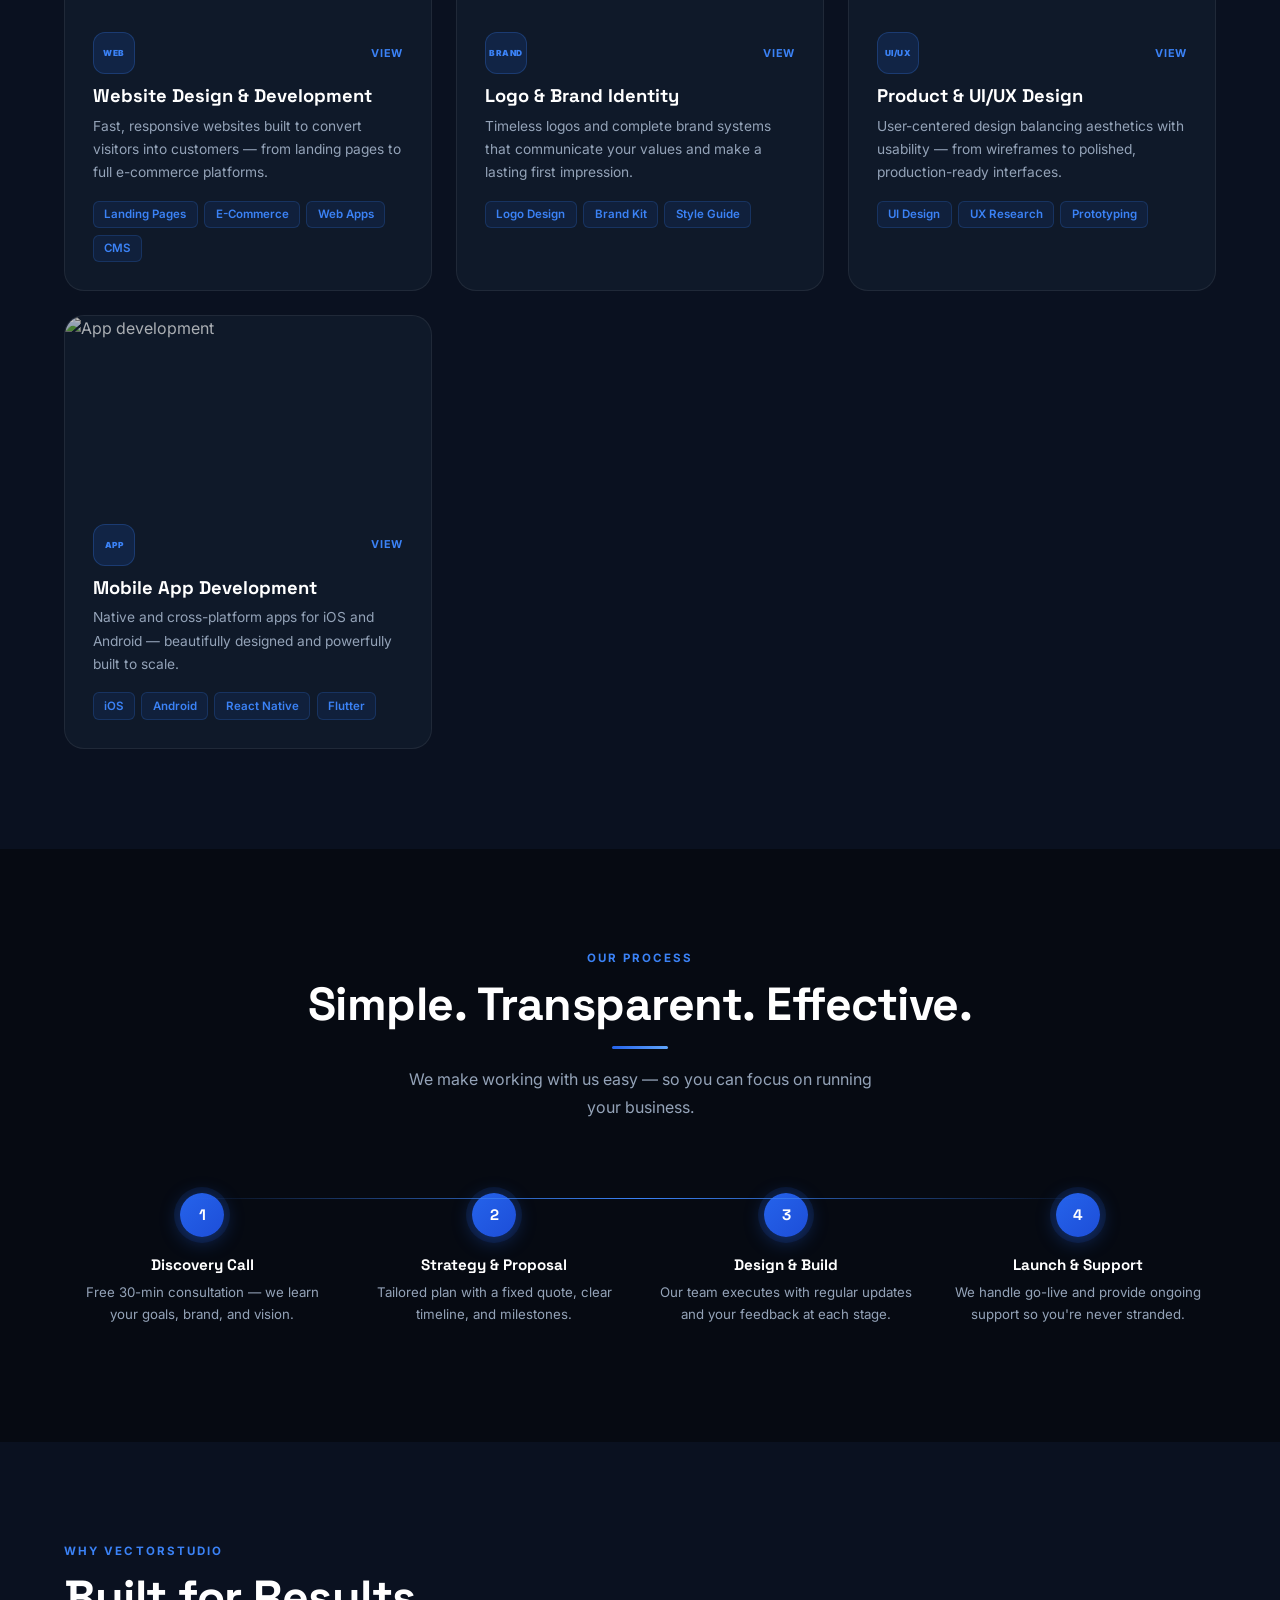
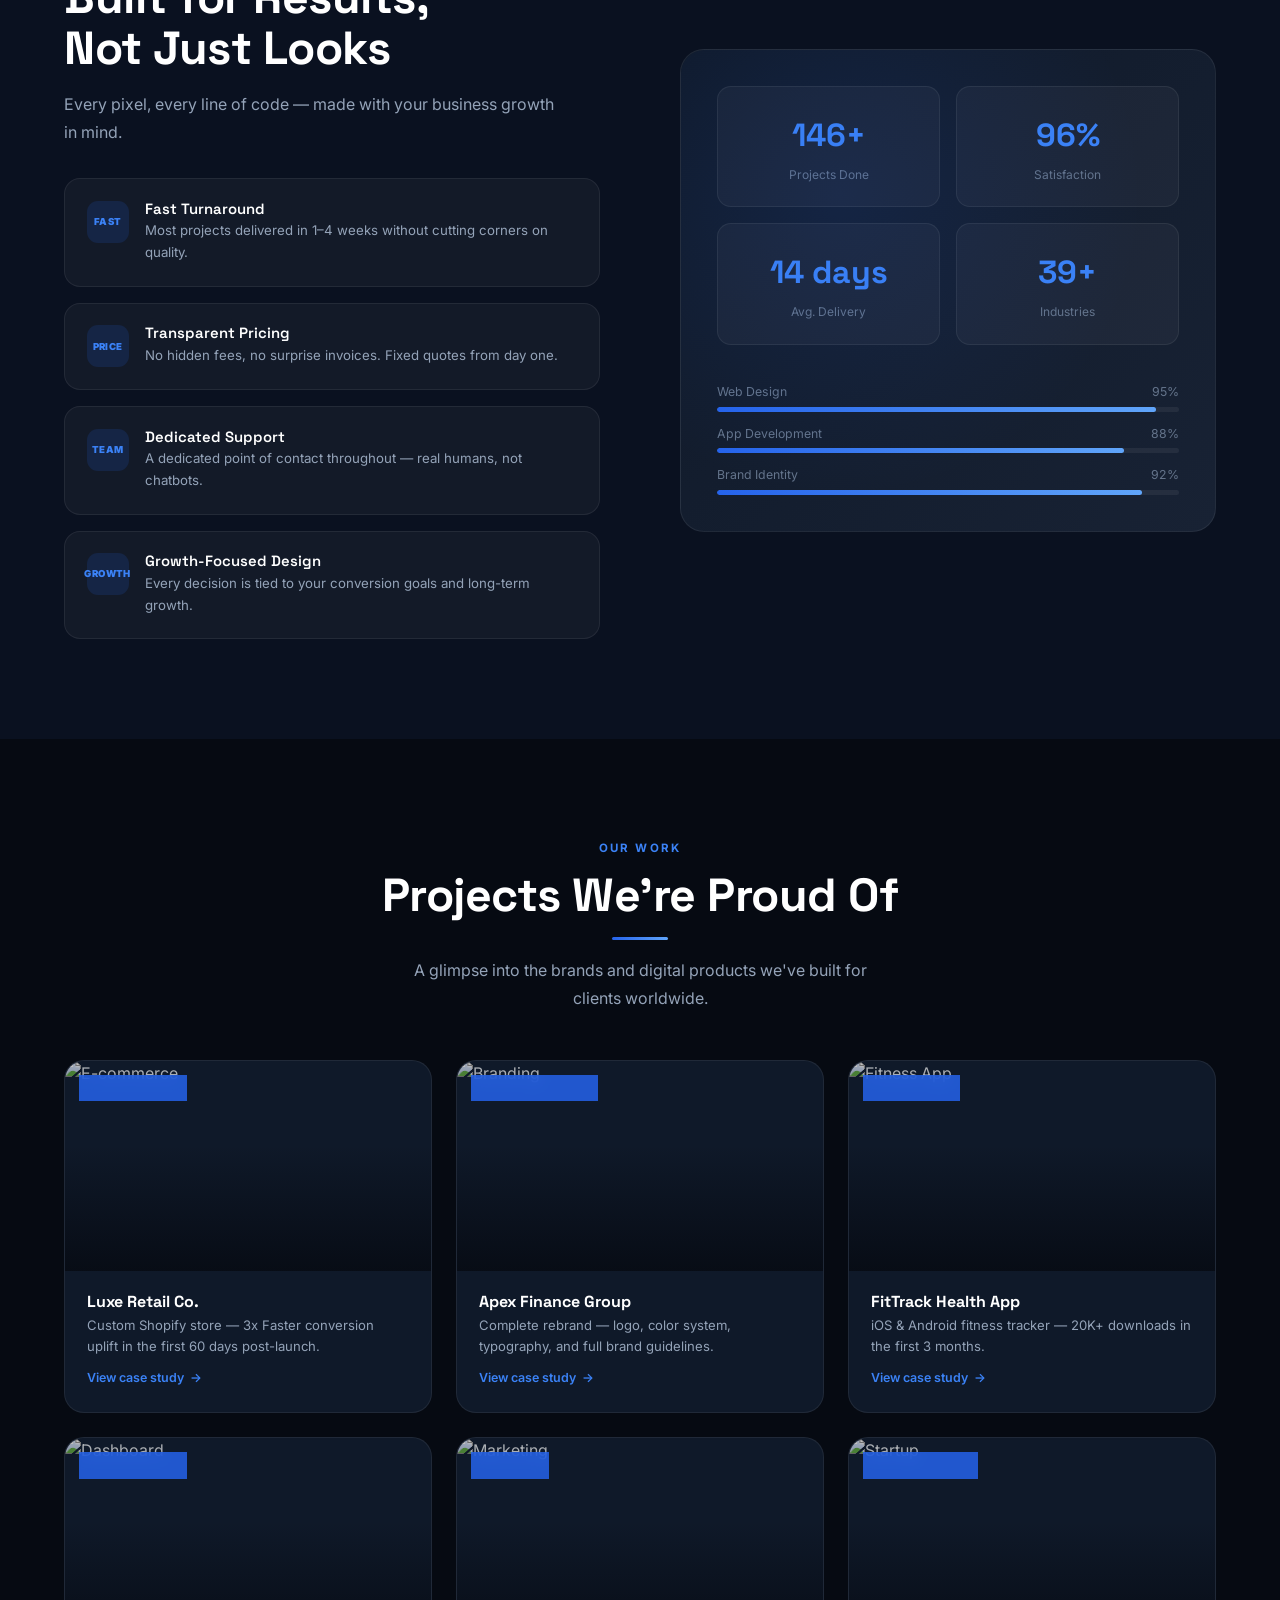
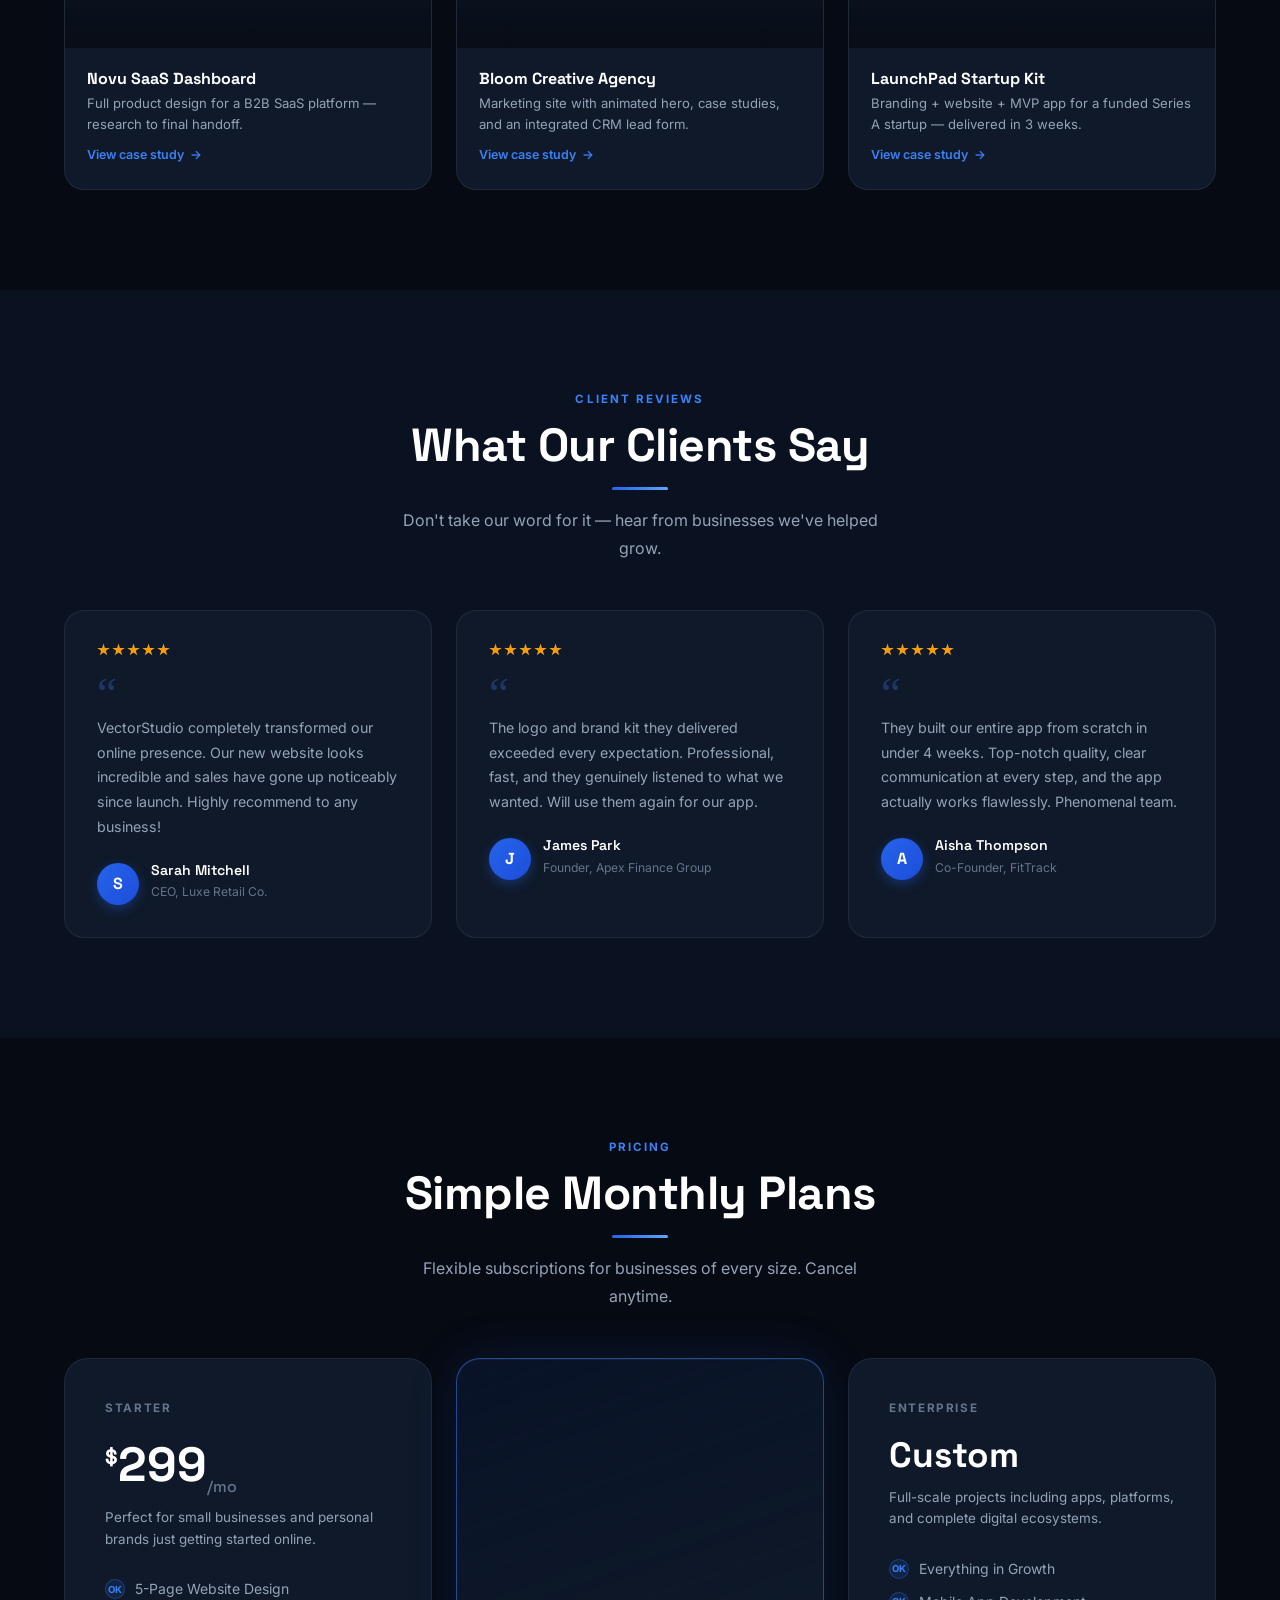
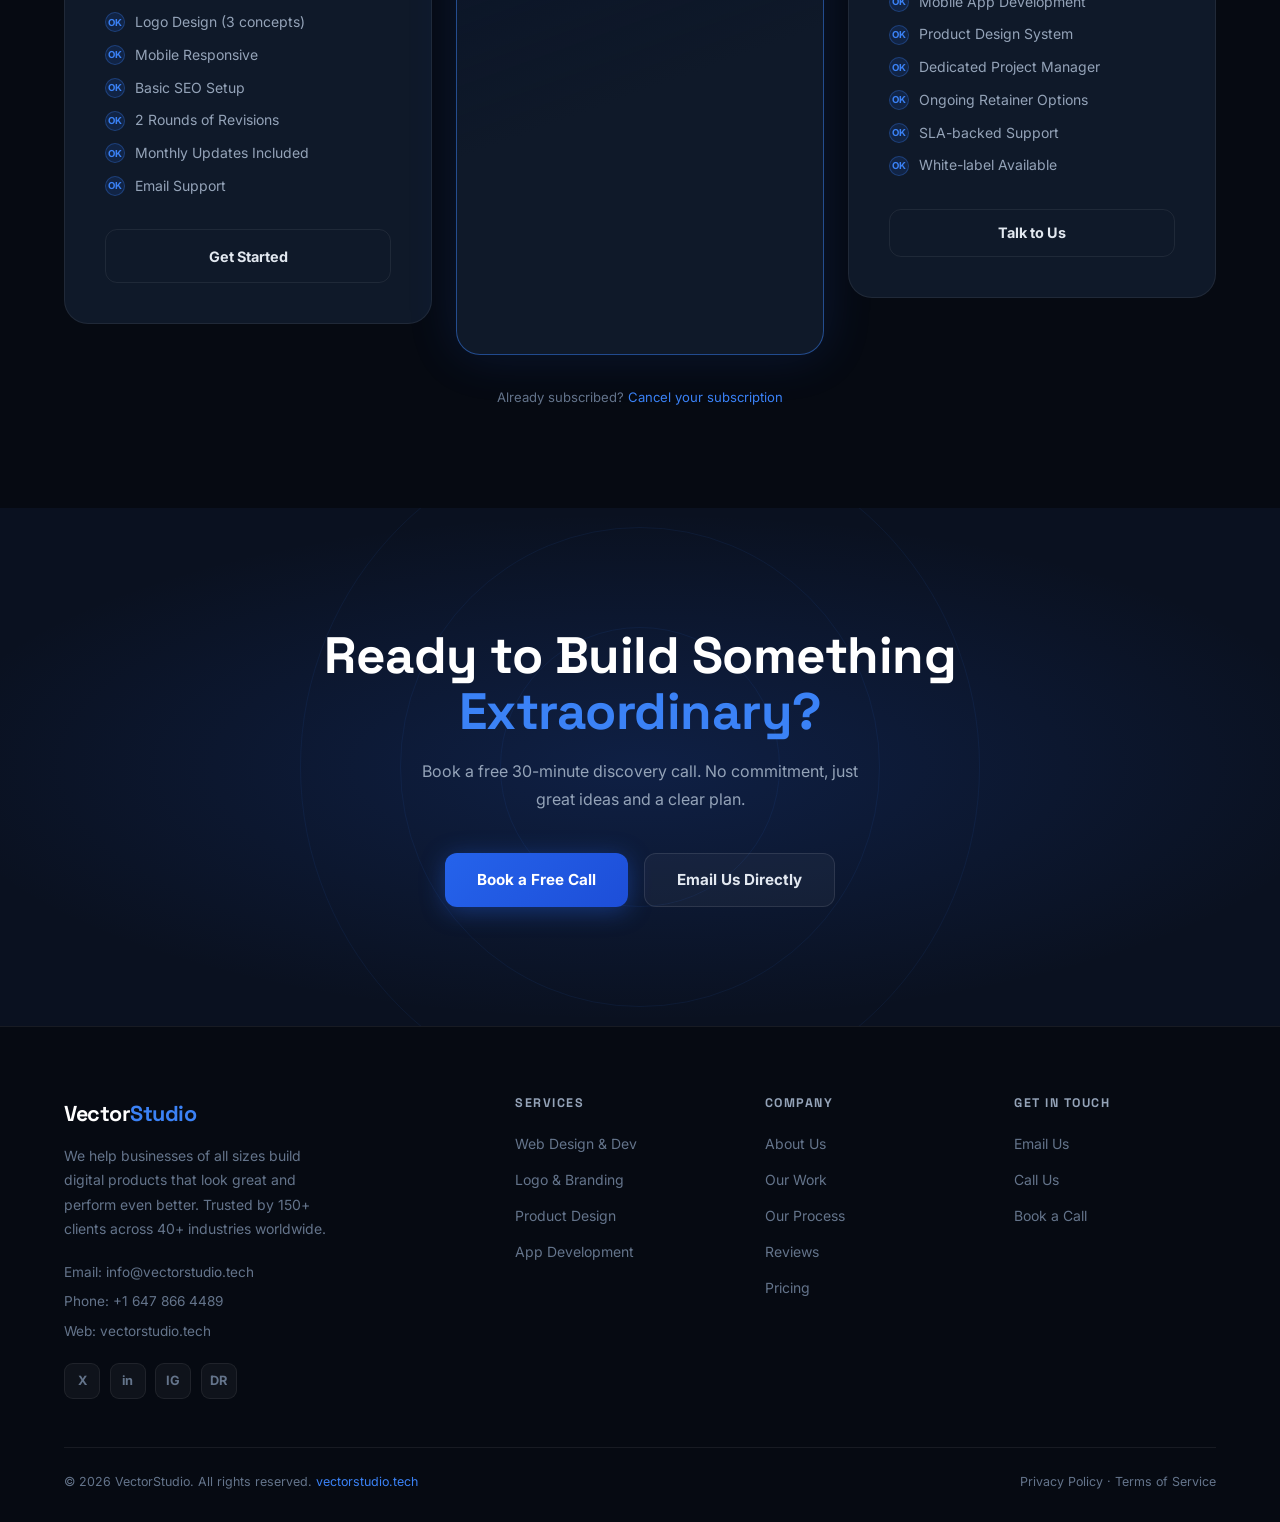
==== commit 2546042b: "Change light theme background and border colors" ====
--- a/index.html
+++ b/index.html
@@ -272,8 +272,8 @@
     [data-theme="light"] body { background: var(--dark); color: var(--text); }
     [data-theme="light"] nav,
     [data-theme="light"] .mobile-menu {
-      background: rgba(246, 248, 252, 0.88) !important;
-      border-color: var(--glass-border) !important;
+      background: rgba(6, 10, 18, 0.97) !important;
+  border-color: rgba(255,255,255,0.07) !important;
     }
     [data-theme="light"] .modal { background: #ffffff !important; border-color: var(--glass-border) !important; color: var(--text); }
     [data-theme="light"] .modal-backdrop { background: rgba(20, 30, 55, 0.45) !important; }
--- a/style.css
+++ b/style.css
@@ -78,7 +78,7 @@
   position: fixed; top: 0; left: 0; right: 0; z-index: 300;
   display: flex; align-items: center; justify-content: space-between;
   padding: 0 5%; height: var(--nav-h);
-  background: rgba(6,10,18,0.75);
+  background: rgba(6,10,18,0.97);
   backdrop-filter: blur(24px) saturate(180%);
   border-bottom: 1px solid var(--glass-border);
 }
@@ -542,3 +542,83 @@
   .hero-actions { flex-direction: column; align-items: flex-start; }
   .hero-actions.centered-actions { align-items: center; }
 }
+
+/* ── LIGHT MODE VARIABLES ── */
+[data-theme="light"] {
+  --dark:        #f0f4f8;
+  --dark-2:      #e8edf4;
+  --dark-3:      #ffffff;
+  --dark-4:      #dde3ed;
+  --glass:       rgba(0,0,0,0.04);
+  --glass-border:rgba(0,0,0,0.09);
+  --text:        #0f172a;
+  --text-muted:  #475569;
+  --text-dim:    #64748b;
+}
+
+/* ── NAV STAYS DARK IN BOTH MODES ── */
+[data-theme="light"] nav,
+[data-theme="light"] .mobile-menu 
+{
+  background: rgba(6, 10, 18, 0.97) !important;
+  border-color: rgba(255,255,255,0.07) !important;
+}
+}
+[data-theme="light"] nav .nav-links a { color: rgba(255,255,255,0.6); }
+[data-theme="light"] nav .nav-links a:hover,
+[data-theme="light"] nav .nav-links a.active { color: #fff; }
+[data-theme="light"] nav .logo { color: #fff; }
+[data-theme="light"] .hamburger span { background: #fff; }
+
+/* Theme toggle button */
+#themeToggle {
+  background: var(--glass);
+  border: 1px solid var(--glass-border);
+  border-radius: 8px;
+  width: 36px; height: 36px;
+  display: flex; align-items: center; justify-content: center;
+  cursor: pointer;
+  font-size: 1rem;
+  color: var(--text-dim);
+  transition: all .2s;
+}
+#themeToggle:hover {
+  border-color: rgba(59,130,246,0.4);
+  color: var(--blue-light);
+}
+/* ── FORCE NAVBAR DARK IN ALL MODES ── */
+nav {
+  background: rgba(6,10,18,0.97) !important;
+  border-bottom: 1px solid rgba(255,255,255,0.07) !important;
+}
+
+nav .logo {
+  color: #fff !important;
+}
+nav .logo span {
+  color: #3b82f6 !important;
+}
+
+nav .nav-links a {
+  color: rgba(255,255,255,0.65) !important;
+}
+nav .nav-links a:hover,
+nav .nav-links a.active {
+  color: #ffffff !important;
+}
+
+nav .hamburger span {
+  background: #ffffff !important;
+}
+
+#themeToggle {
+  background: rgba(255,255,255,0.05) !important;
+  border: 1px solid rgba(255,255,255,0.1) !important;
+  color: rgba(255,255,255,0.7) !important;
+}
+#themeToggle:hover {
+  border-color: rgba(59,130,246,0.4) !important;
+  color: #3b82f6 !important;
+}
+
+
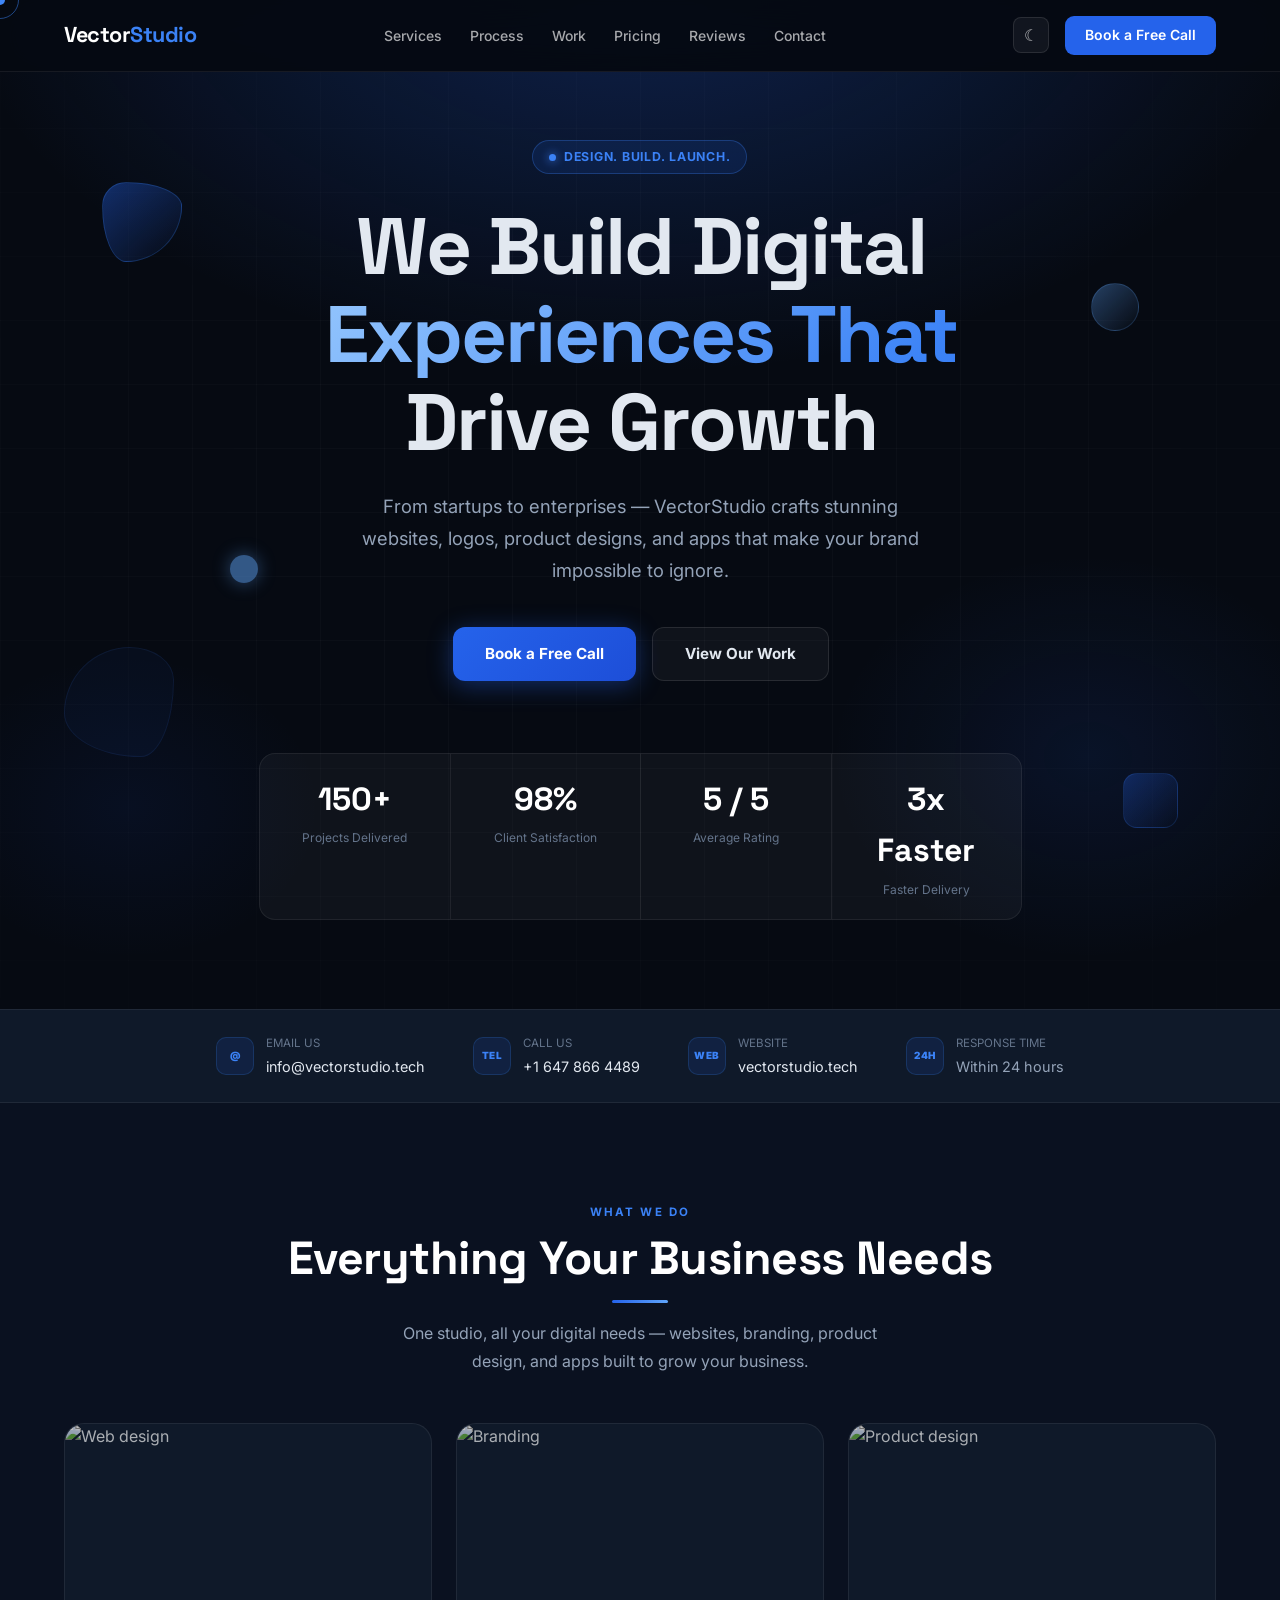
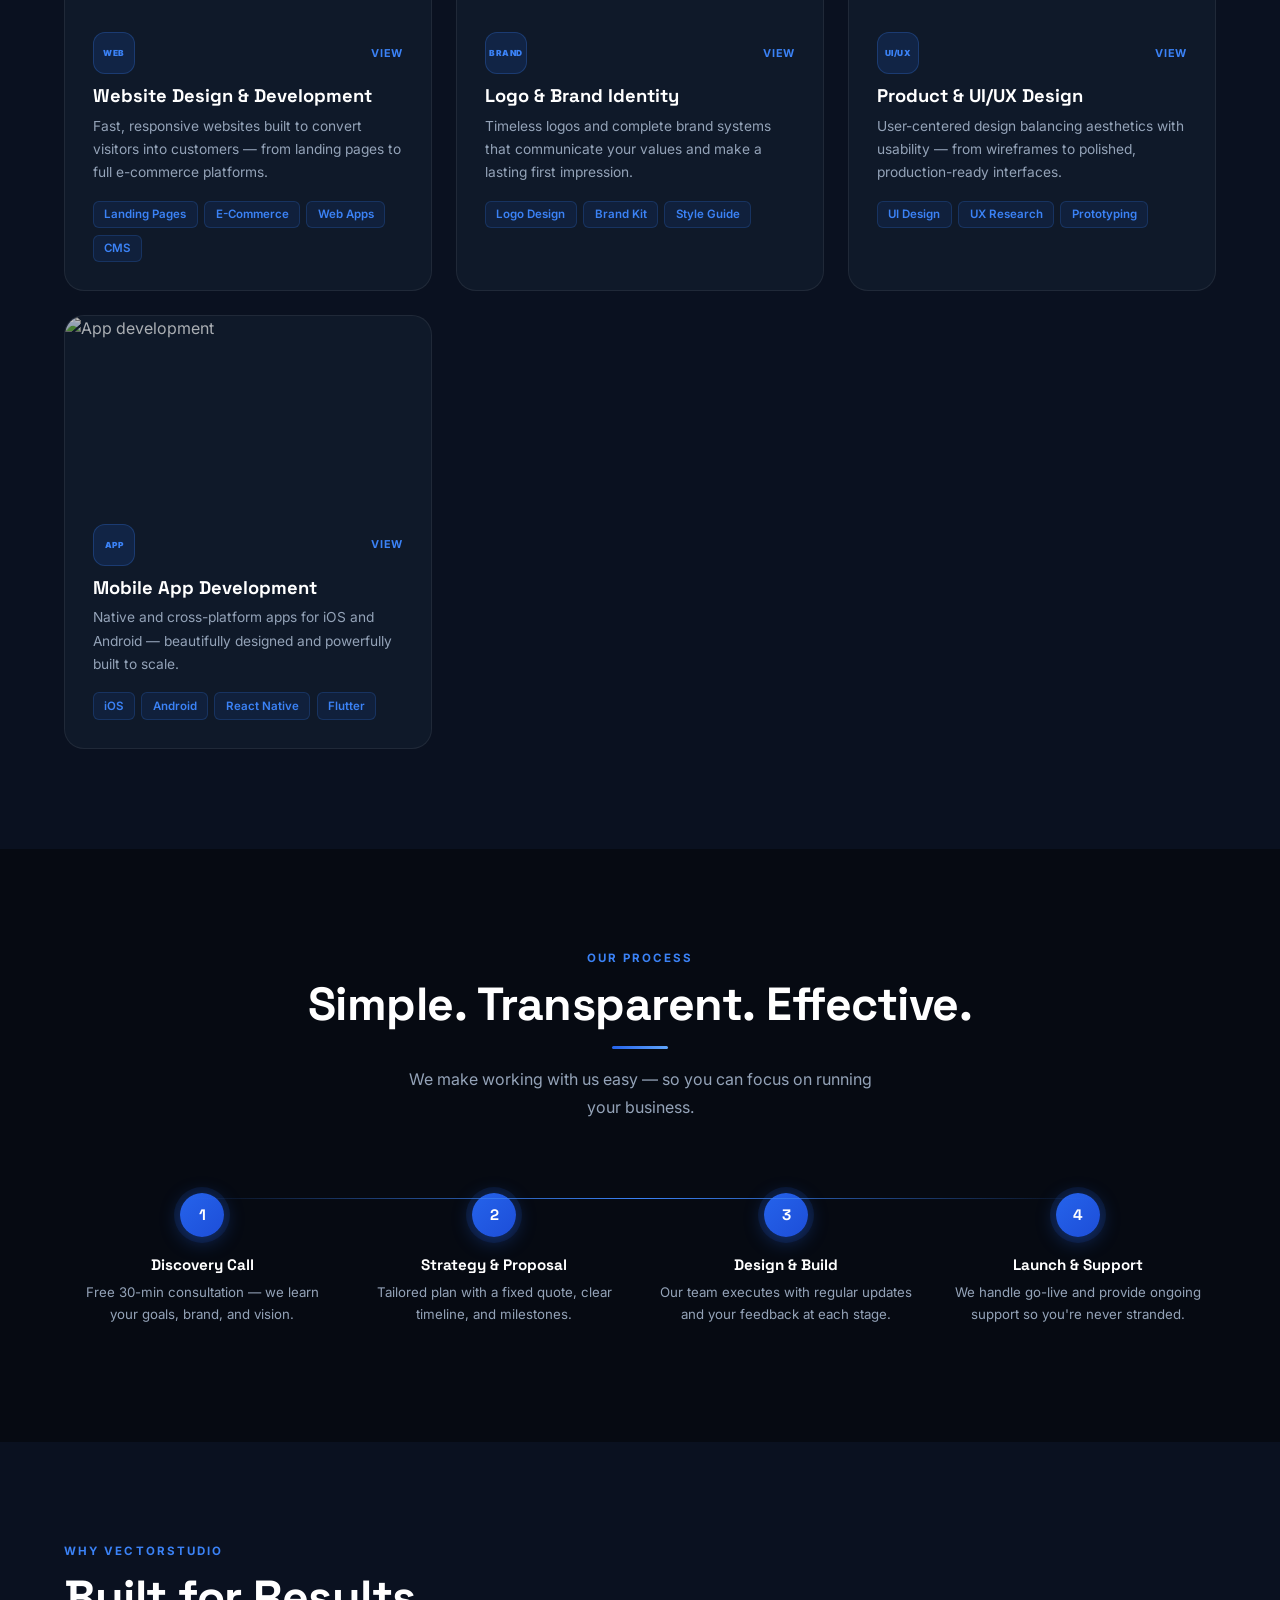
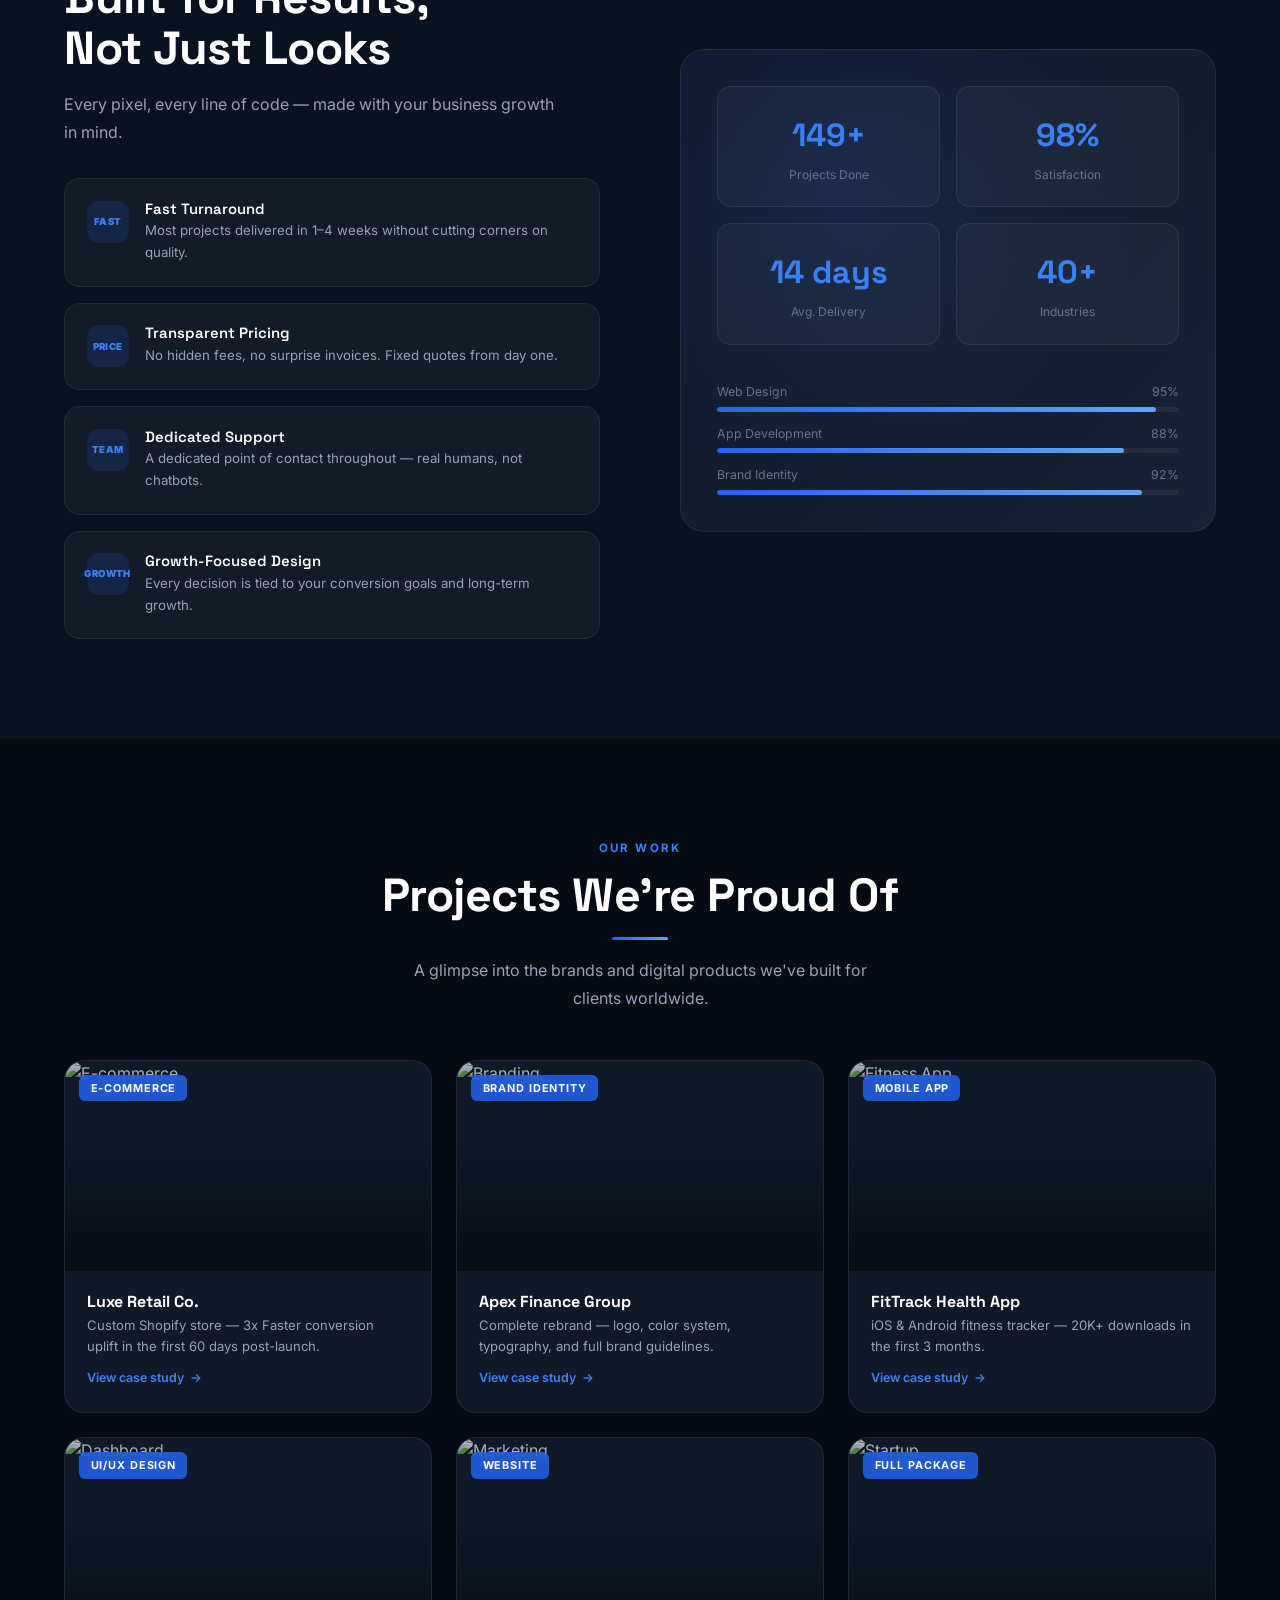
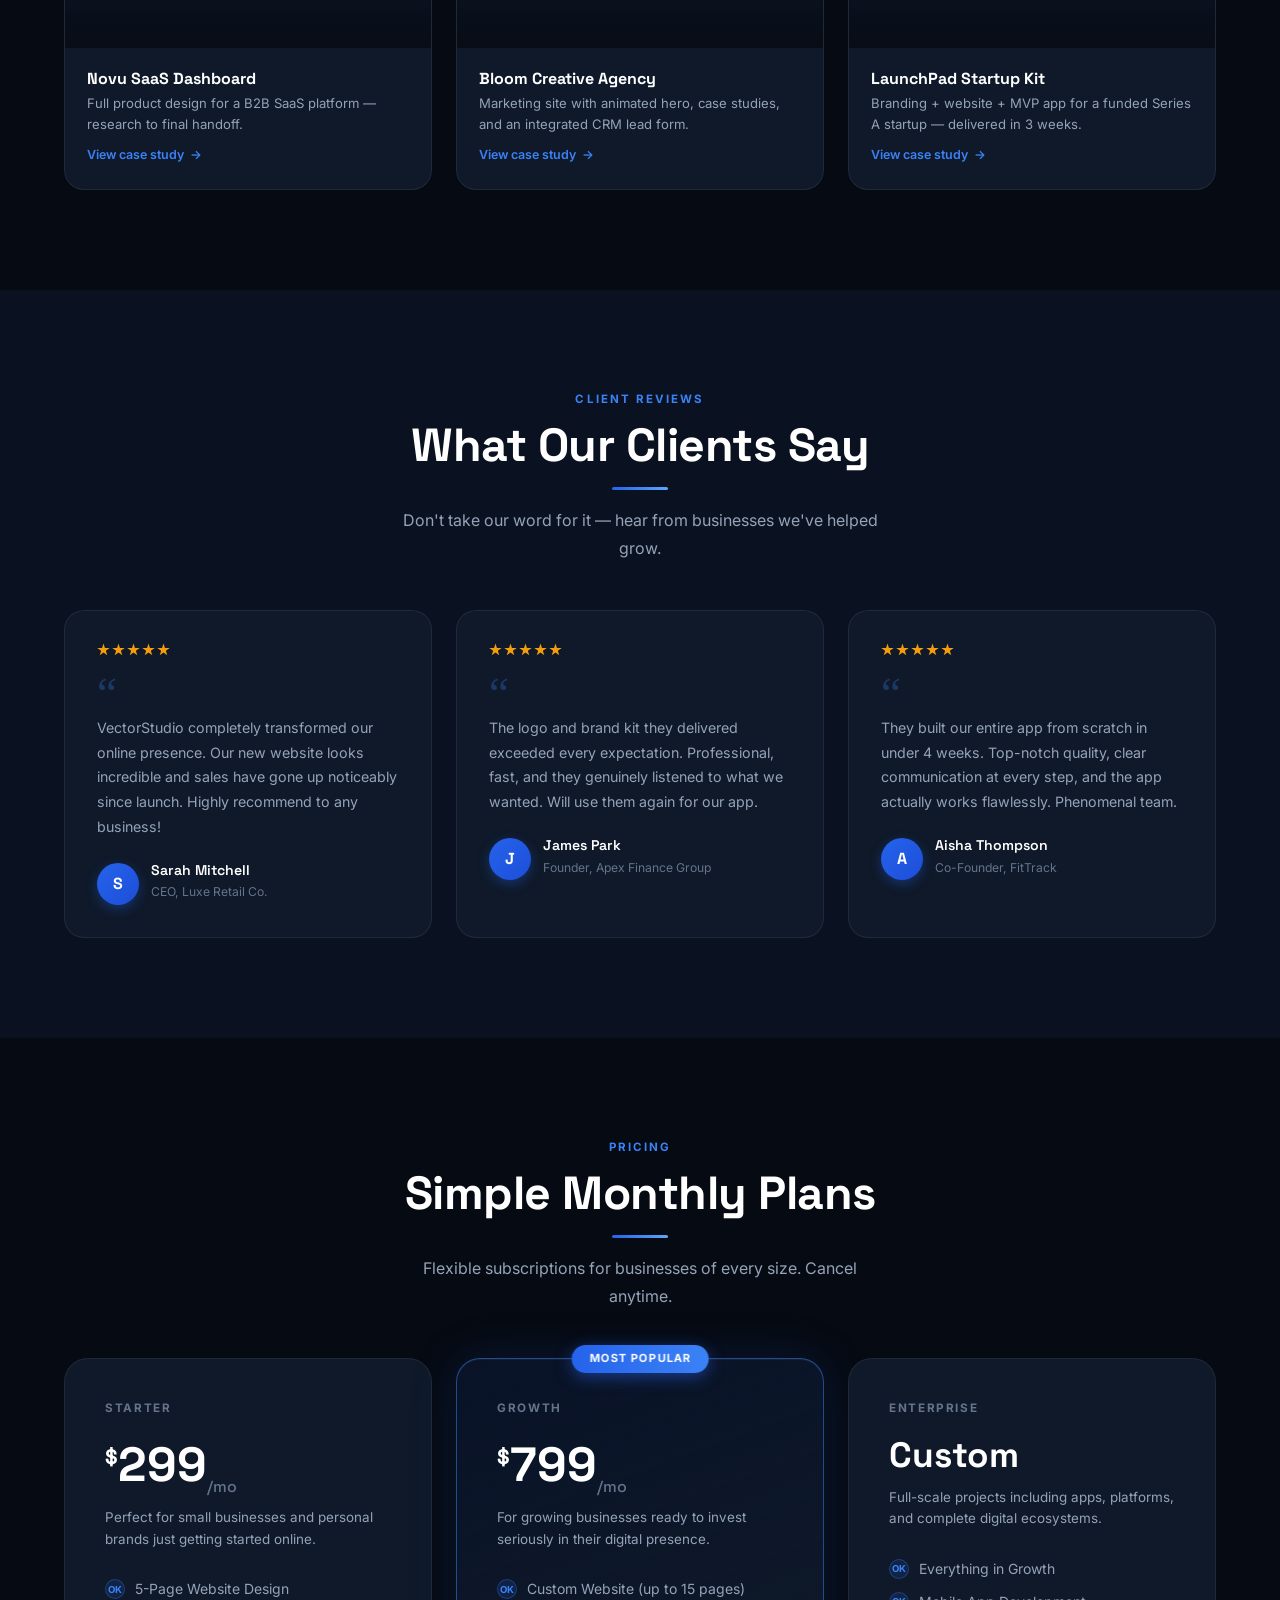
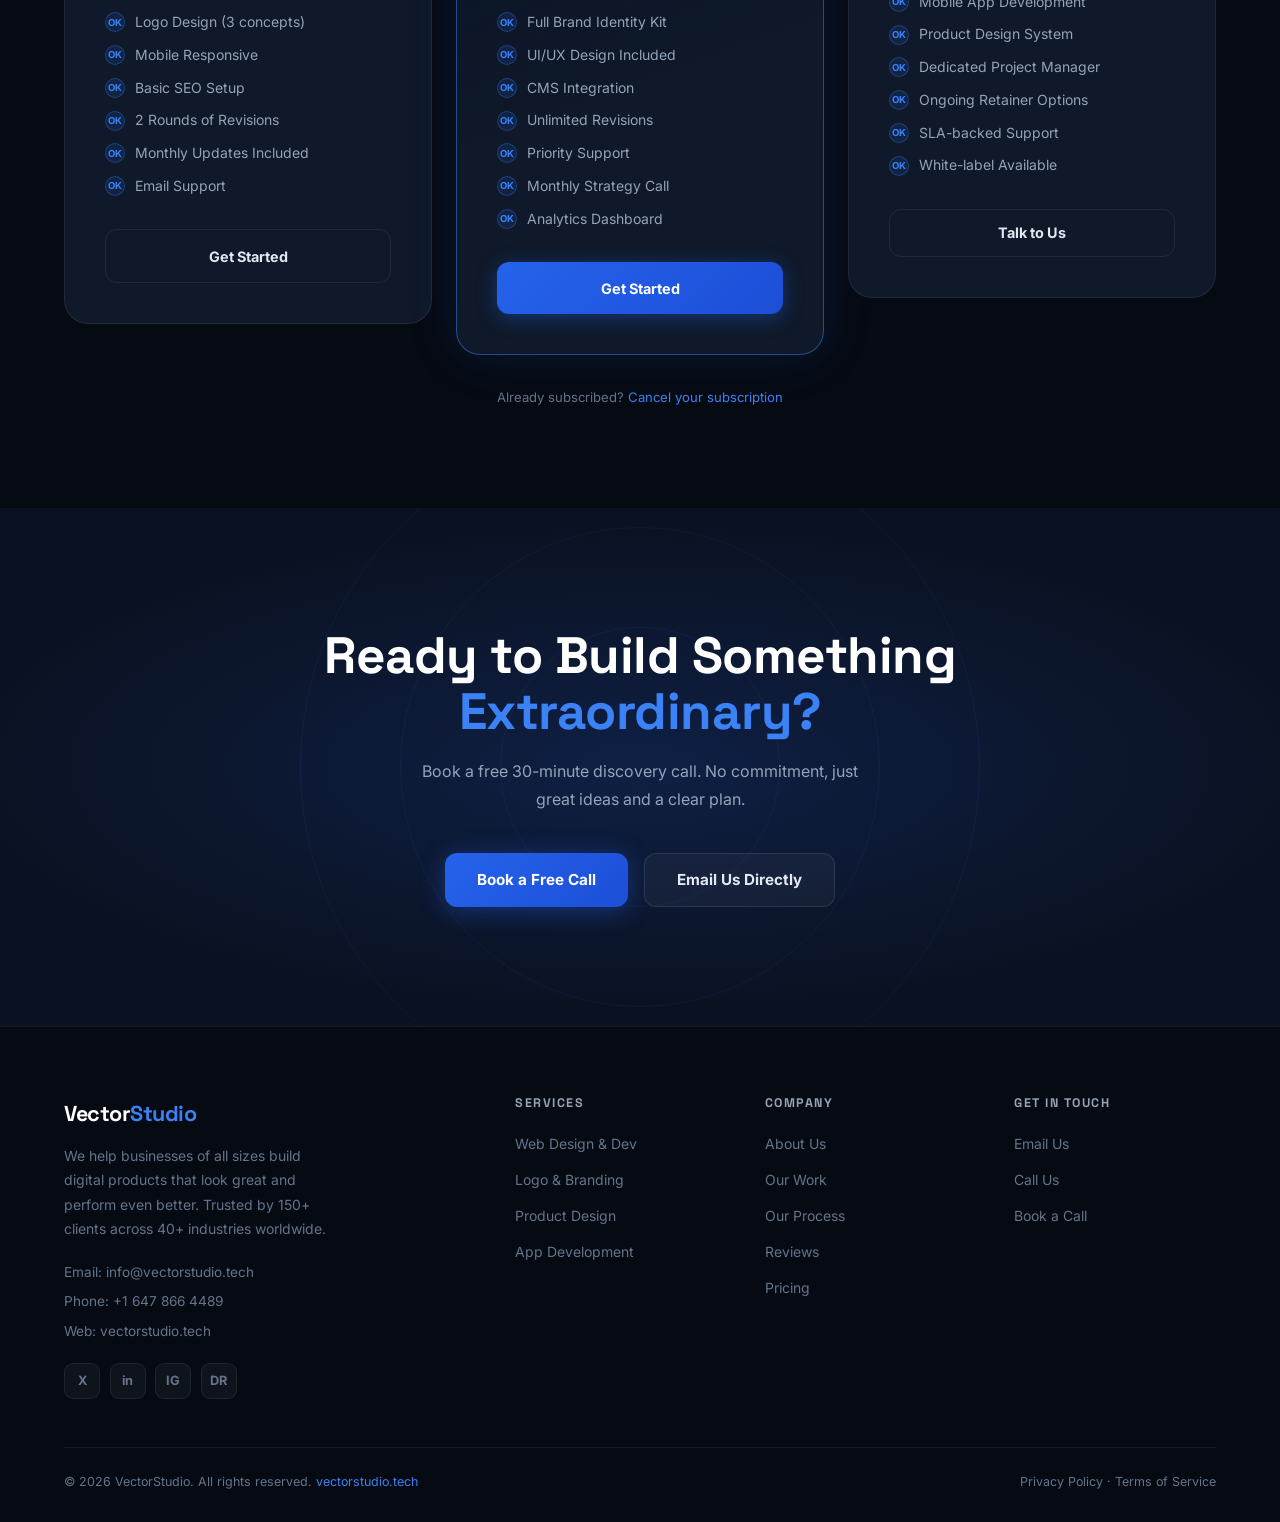
==== commit 772c2a9c: "Change border color to use CSS variable" ====
--- a/index.html
+++ b/index.html
@@ -273,7 +273,7 @@
     [data-theme="light"] nav,
     [data-theme="light"] .mobile-menu {
       background: rgba(6, 10, 18, 0.97) !important;
-  border-color: rgba(255,255,255,0.07) !important;
+  border-color: var(--glass-border) !important;
     }
     [data-theme="light"] .modal { background: #ffffff !important; border-color: var(--glass-border) !important; color: var(--text); }
     [data-theme="light"] .modal-backdrop { background: rgba(20, 30, 55, 0.45) !important; }
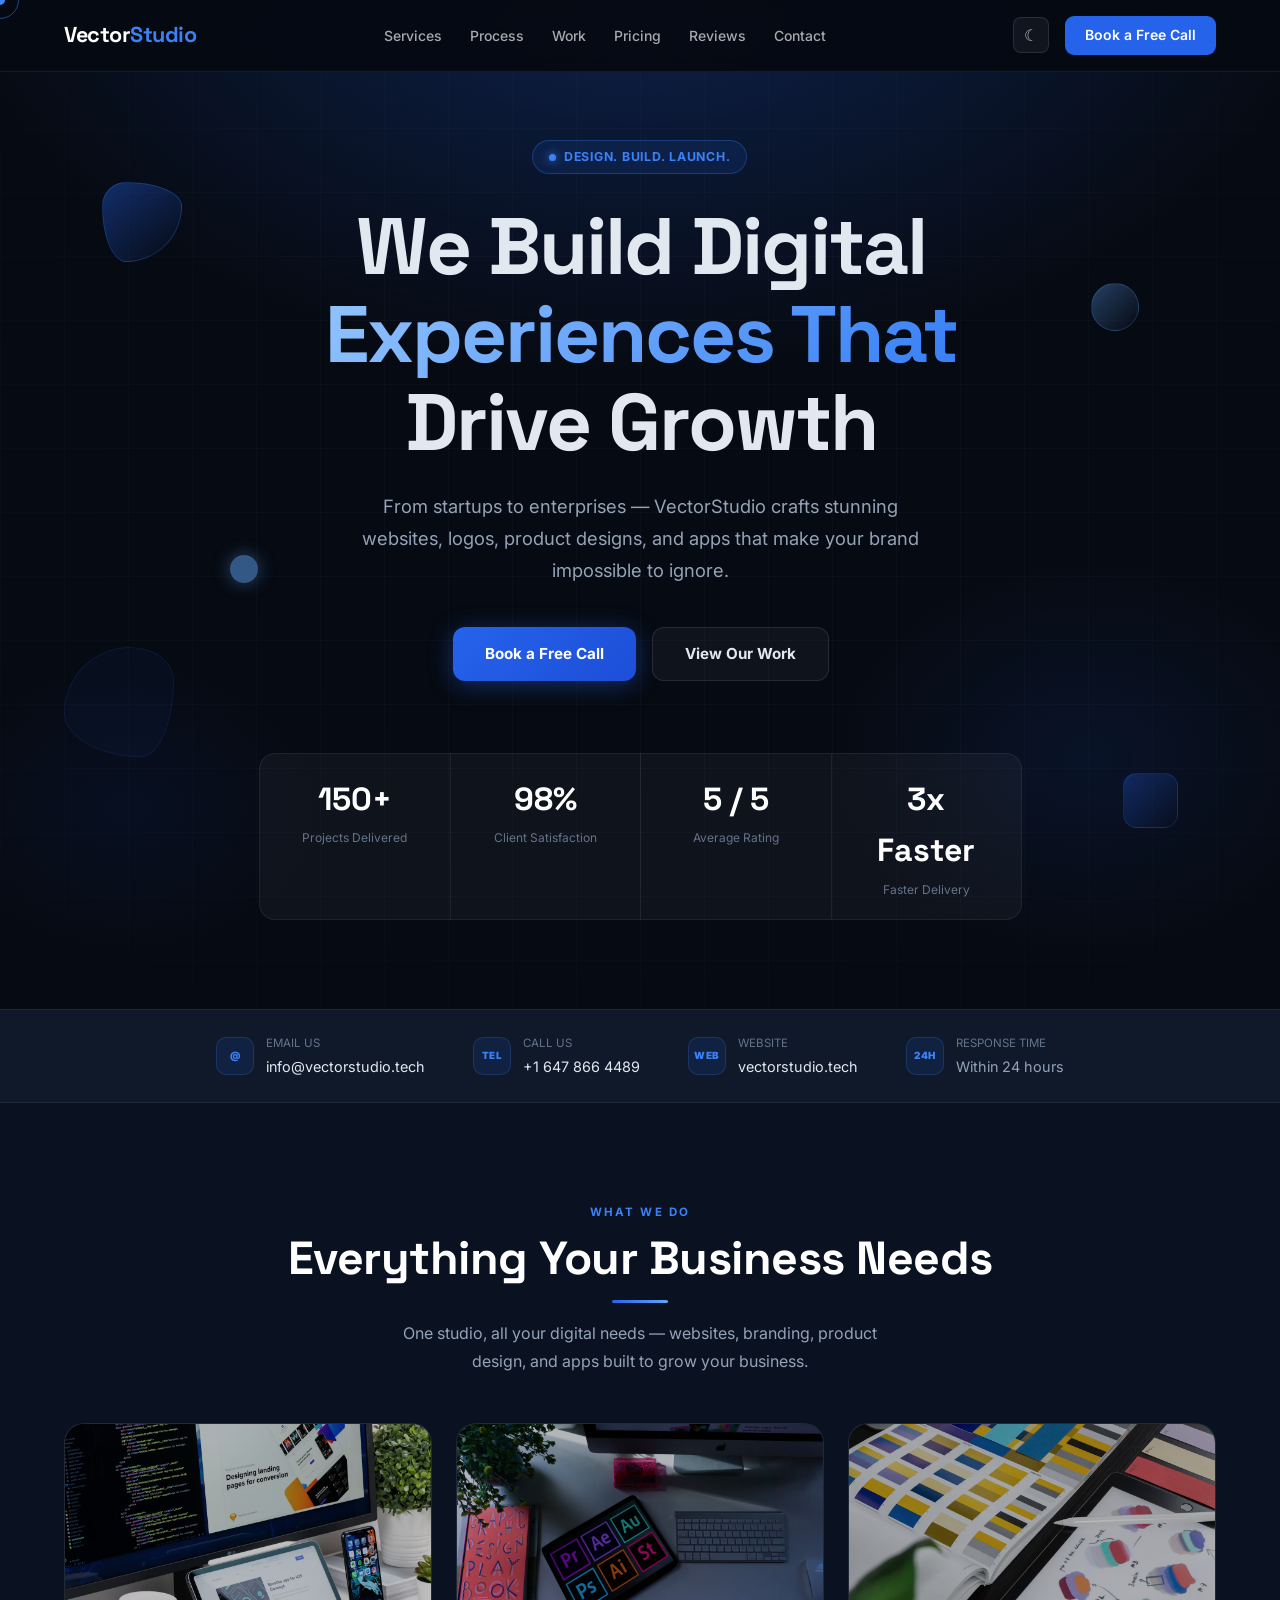
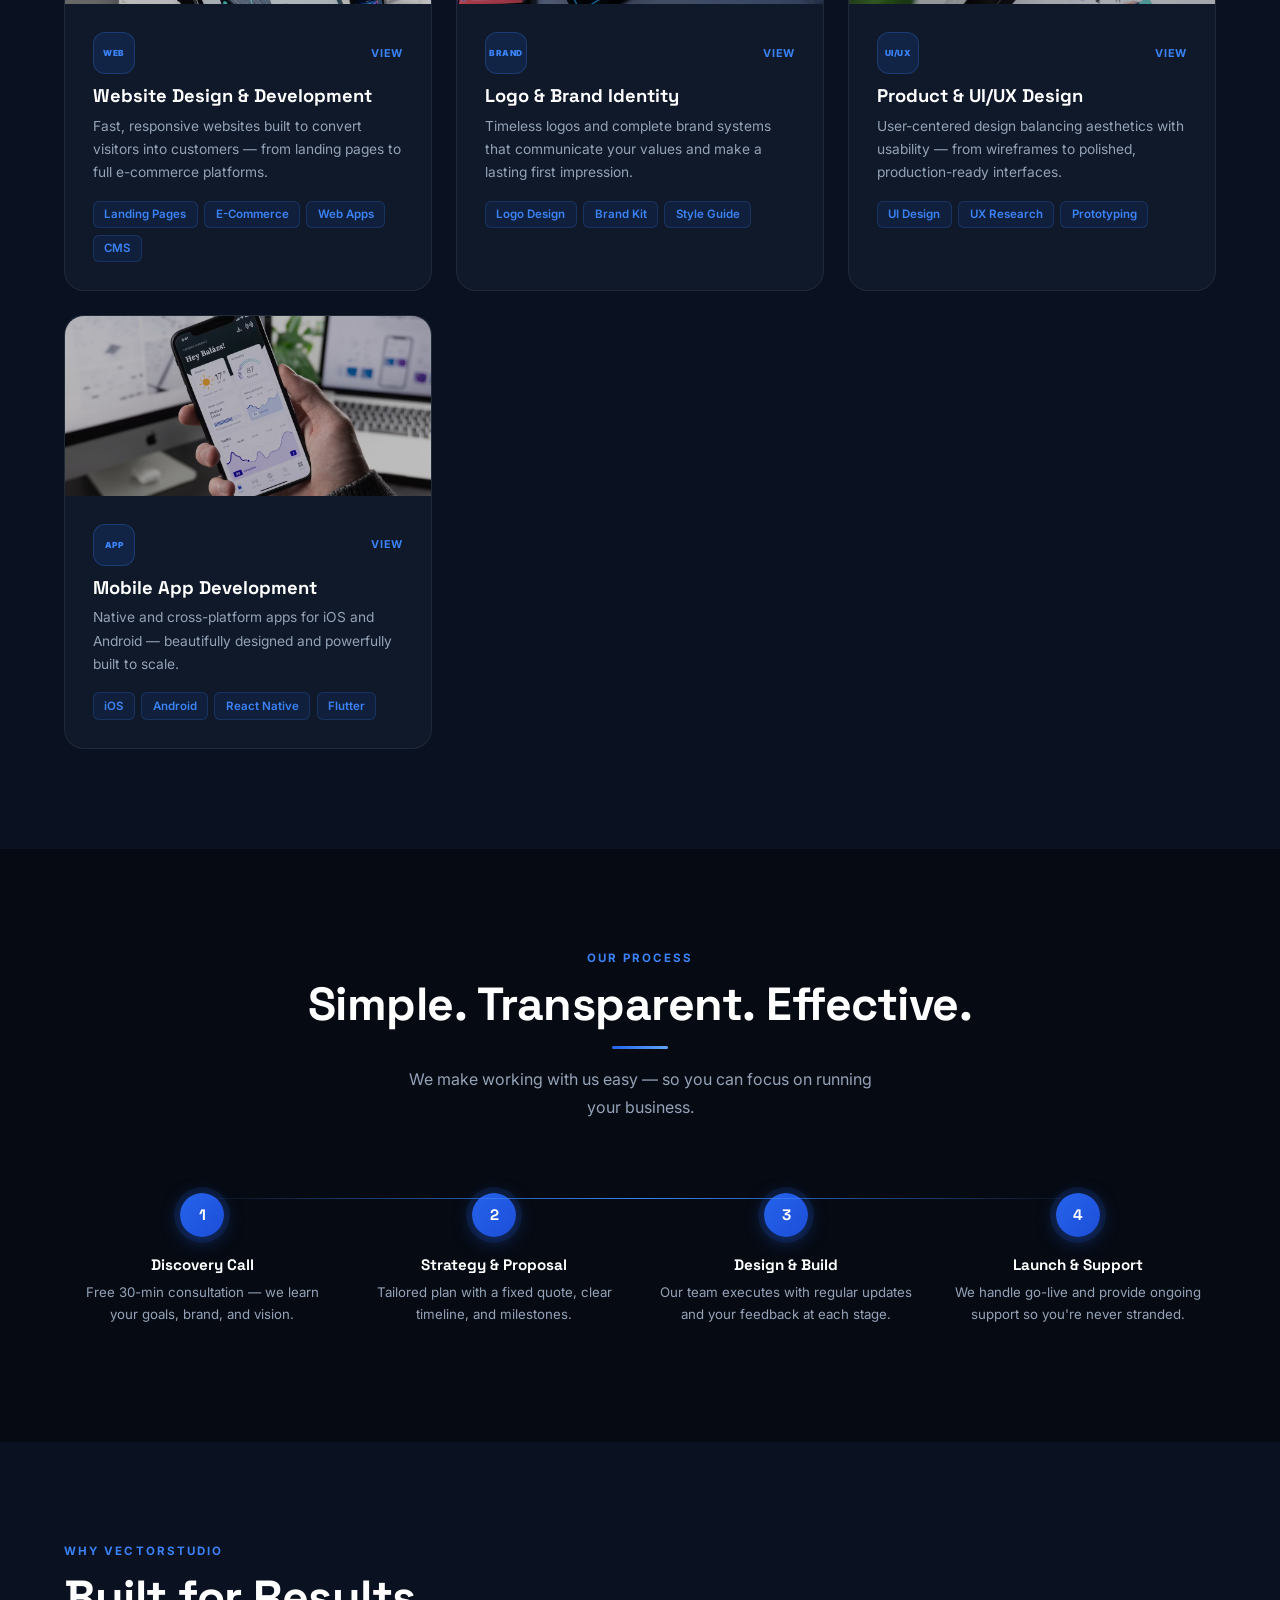
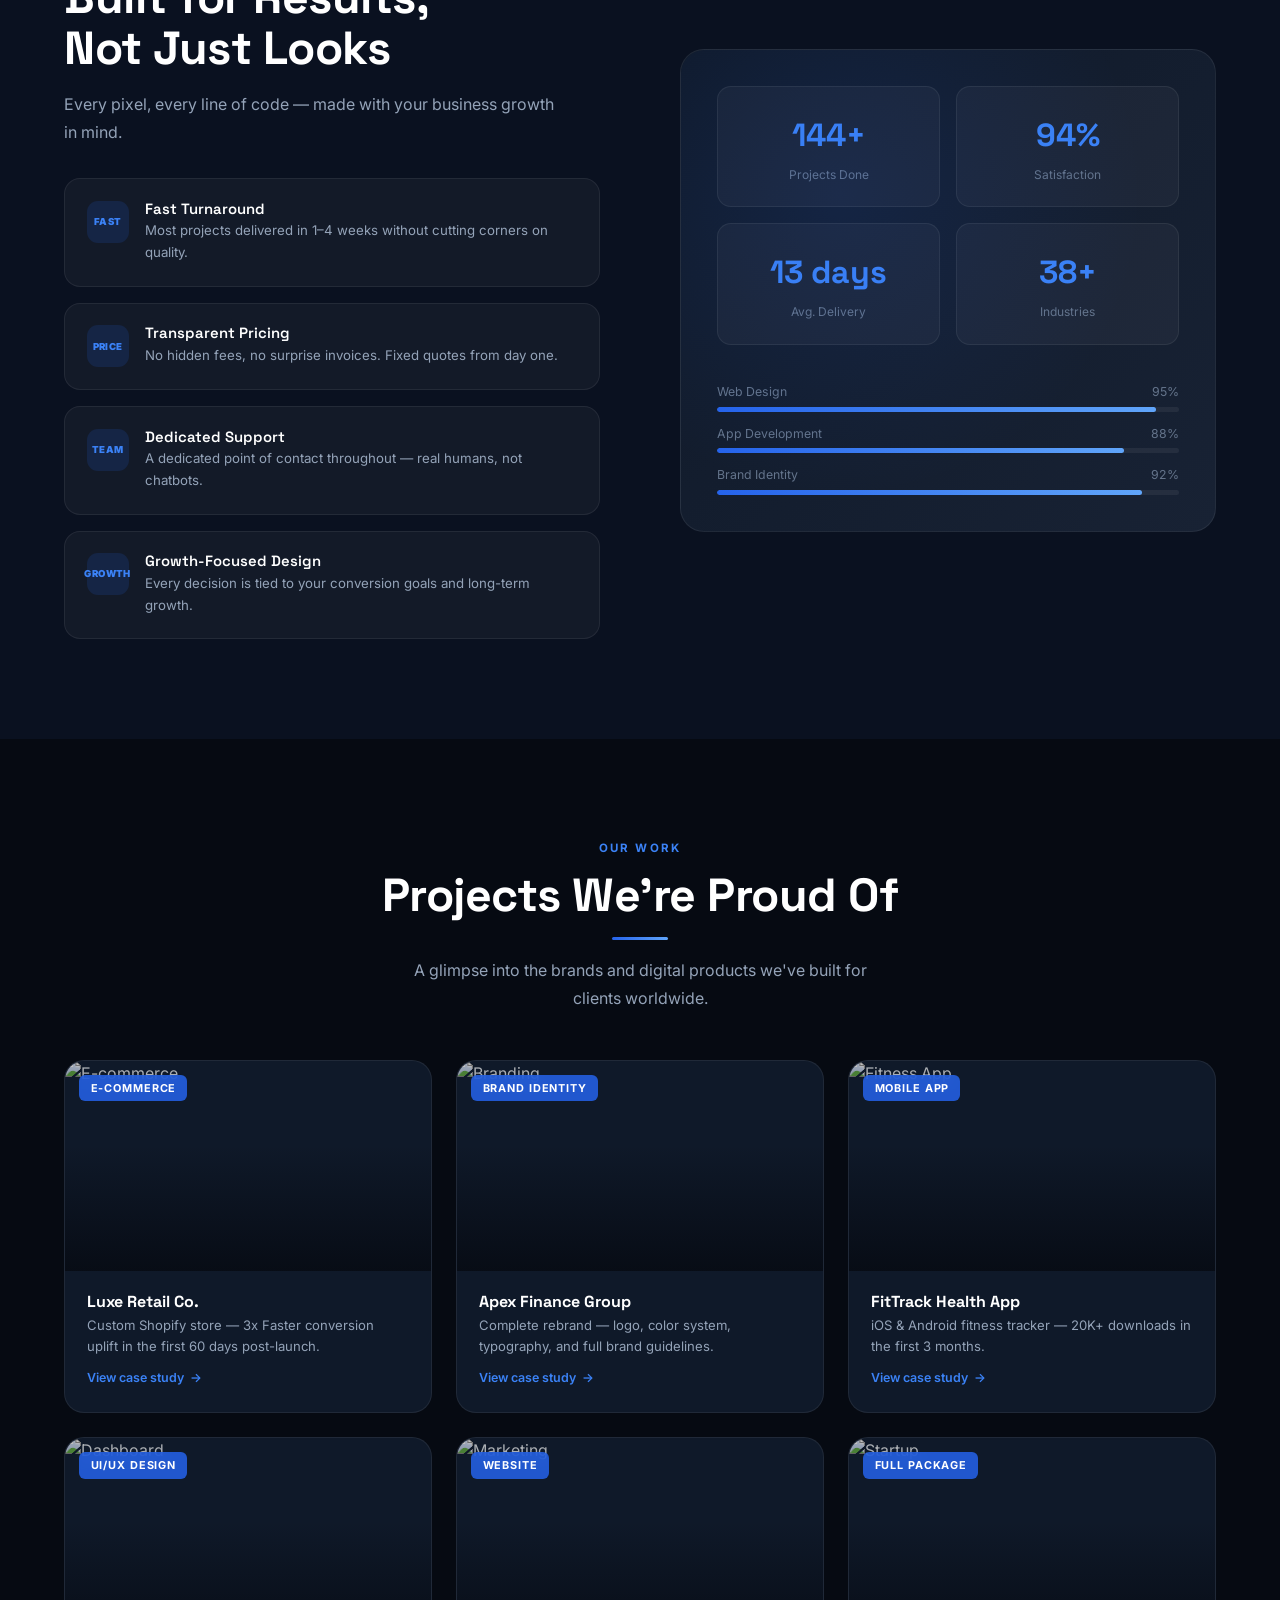
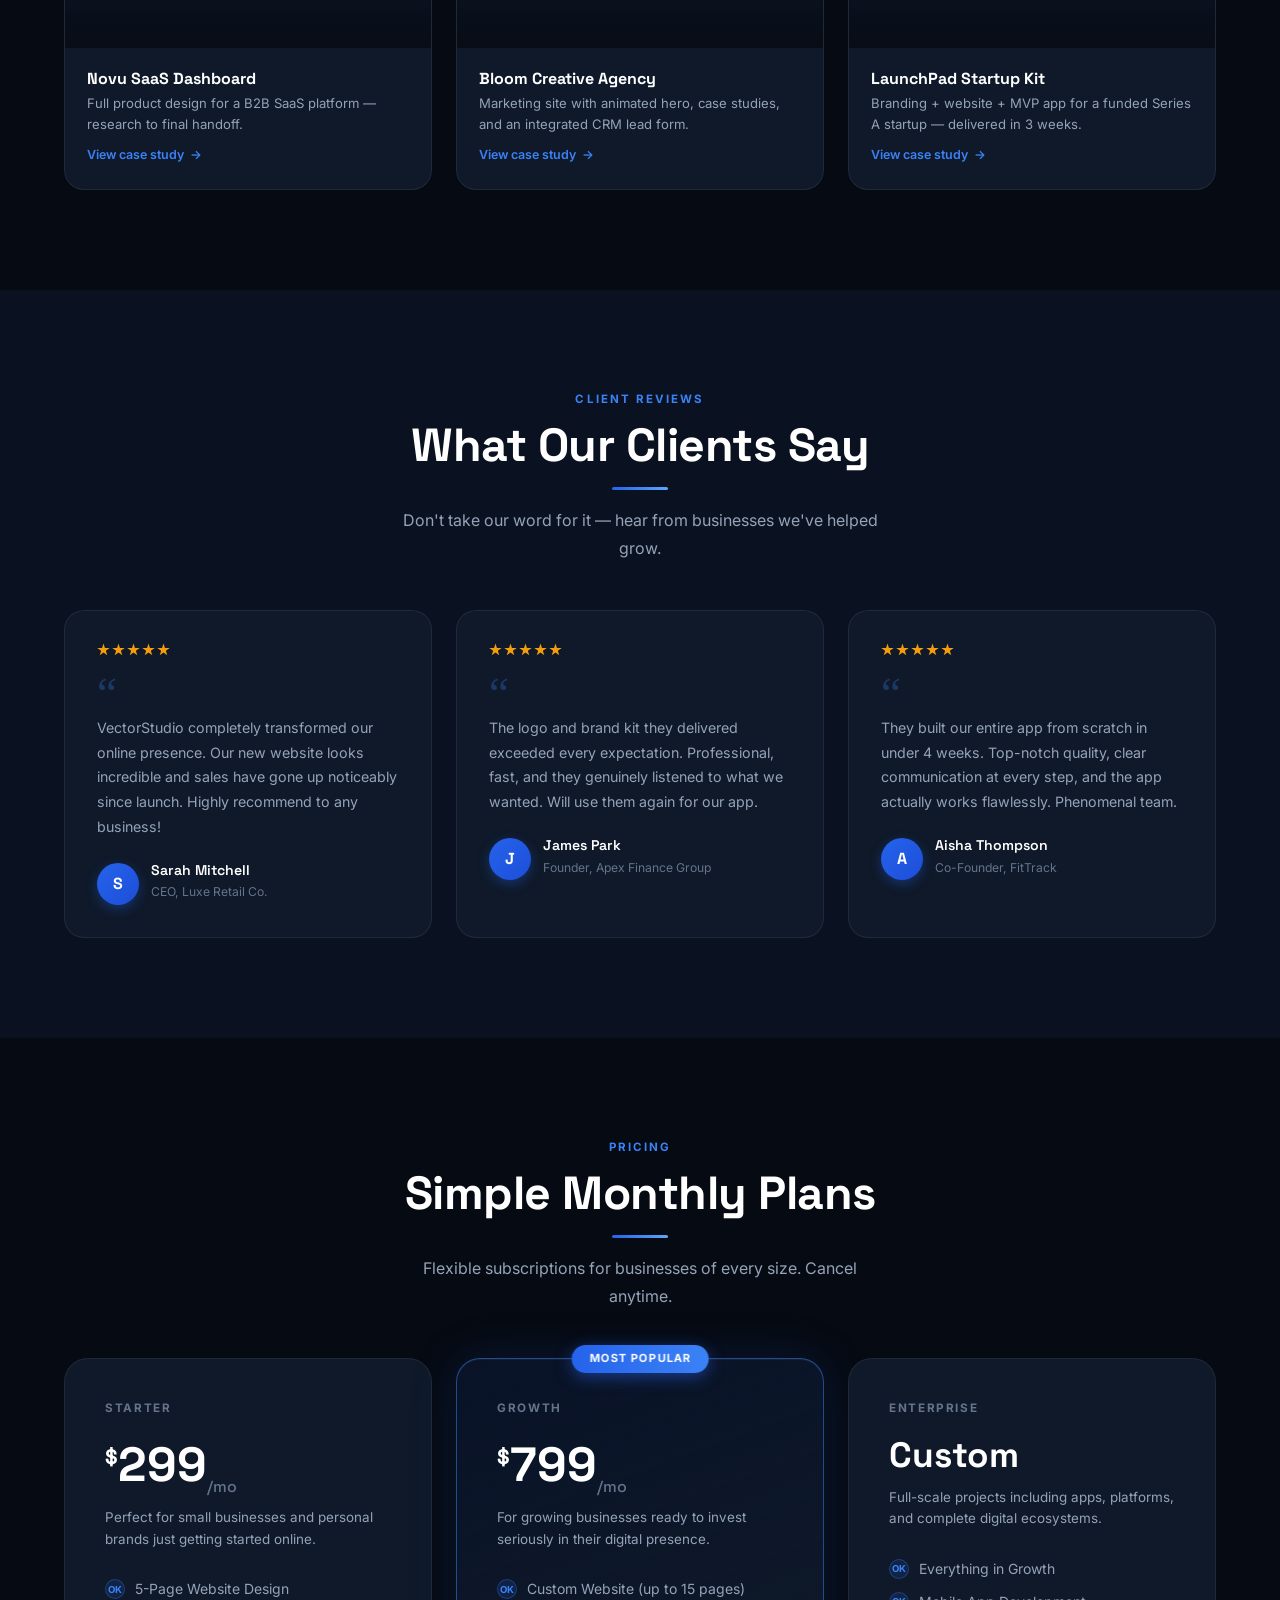
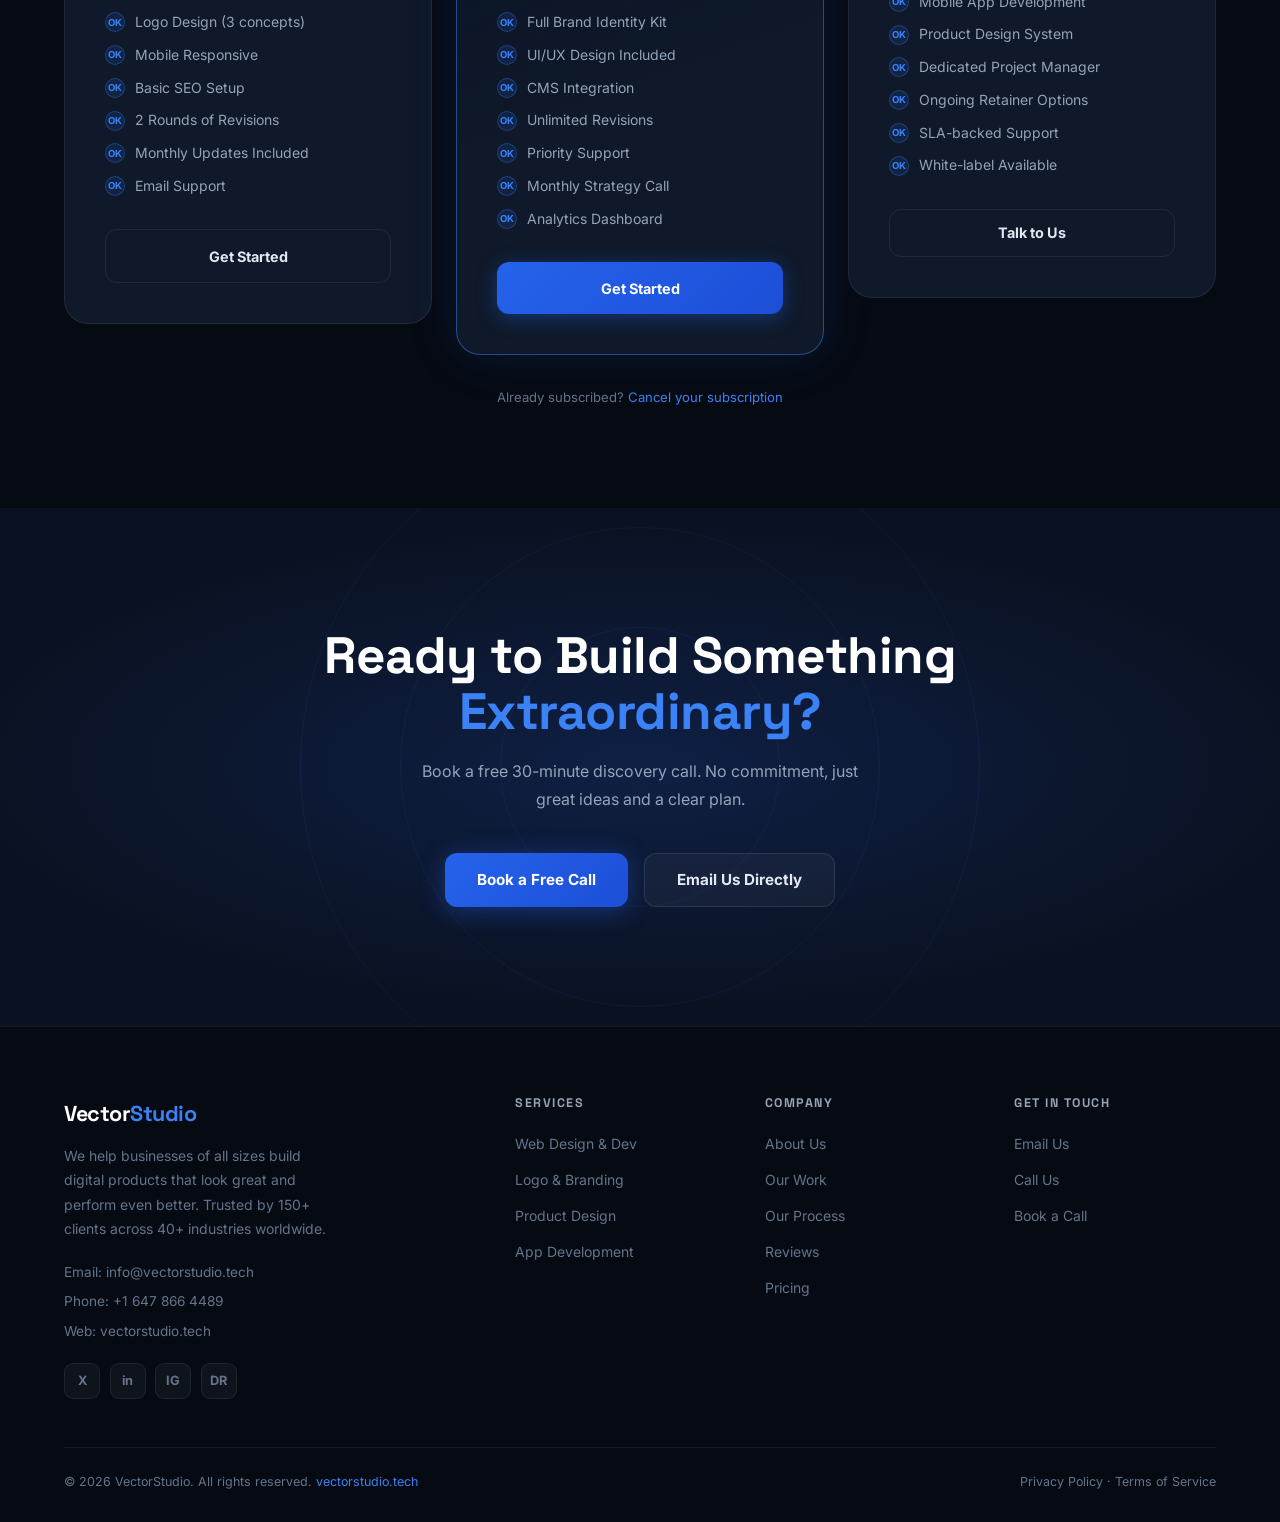
==== commit ff2ed7b9: "Update index.html" ====
--- a/index.html
+++ b/index.html
@@ -509,6 +509,134 @@
   ]
 }
   </script>
+  <!-- ════════════════════════════════════════════════
+     SCHEMA MARKUP — Paste this inside the <head> tag
+     of index.html, right before </head>
+     This tells Google + AI tools exactly what
+     Vector Studio is, what you offer, and where.
+     ════════════════════════════════════════════════ -->
+
+<script type="application/ld+json">
+{
+  "@context": "https://schema.org",
+  "@type": "ProfessionalService",
+  "name": "Vector Studio",
+  "alternateName": "VectorStudio.tech",
+  "description": "Vector Studio is a boutique design studio based in the Greater Toronto Area, specializing in logo design, brand identity, and professional website design for small businesses, startups, and entrepreneurs.",
+  "url": "https://vectorstudio.tech",
+  "logo": "https://vectorstudio.tech/images/logo.png",
+  "image": "https://vectorstudio.tech/images/logo.png",
+  "telephone": "+1-647-866-4489",
+  "email": "info@vectorstudio.tech",
+  "priceRange": "$299-$799",
+  "areaServed": [
+    {
+      "@type": "City",
+      "name": "Toronto"
+    },
+    {
+      "@type": "State",
+      "name": "Ontario"
+    }
+  ],
+  "address": {
+    "@type": "PostalAddress",
+    "addressLocality": "Toronto",
+    "addressRegion": "ON",
+    "addressCountry": "CA"
+  },
+  "sameAs": [
+    "https://www.instagram.com/vectorstudio.tech",
+    "https://github.com/arjuncad02/VectorStudio.tech"
+  ],
+  "makesOffer": [
+    {
+      "@type": "Offer",
+      "itemOffered": {
+        "@type": "Service",
+        "name": "Website Design & Development",
+        "description": "Fast, responsive websites built to convert visitors into customers — landing pages, e-commerce, web apps."
+      }
+    },
+    {
+      "@type": "Offer",
+      "itemOffered": {
+        "@type": "Service",
+        "name": "Logo & Brand Identity Design",
+        "description": "Timeless logos and complete brand systems including brand kits and style guides."
+      }
+    },
+    {
+      "@type": "Offer",
+      "itemOffered": {
+        "@type": "Service",
+        "name": "Product & UI/UX Design",
+        "description": "User-centered design from wireframes to polished, production-ready interfaces."
+      }
+    },
+    {
+      "@type": "Offer",
+      "itemOffered": {
+        "@type": "Service",
+        "name": "Mobile App Development",
+        "description": "Native and cross-platform iOS and Android apps."
+      }
+    }
+  ],
+  "aggregateRating": {
+    "@type": "AggregateRating",
+    "ratingValue": "5",
+    "reviewCount": "3"
+  }
+}
+</script>
+
+<!-- ════════════════════════════════════════════════
+     FAQ SCHEMA — Helps AI tools (ChatGPT, Perplexity)
+     quote your answers directly. Add real FAQs that
+     match content already on your site.
+     ════════════════════════════════════════════════ -->
+
+<script type="application/ld+json">
+{
+  "@context": "https://schema.org",
+  "@type": "FAQPage",
+  "mainEntity": [
+    {
+      "@type": "Question",
+      "name": "How much does a website cost at Vector Studio?",
+      "acceptedAnswer": {
+        "@type": "Answer",
+        "text": "Vector Studio offers monthly subscription plans starting at $299 CAD/month for a 5-page website with logo design included, and $799 CAD/month for a custom website up to 15 pages with full brand identity."
+      }
+    },
+    {
+      "@type": "Question",
+      "name": "How long does it take to build a website?",
+      "acceptedAnswer": {
+        "@type": "Answer",
+        "text": "Most Vector Studio projects are delivered within 1 to 4 weeks, depending on scope and complexity."
+      }
+    },
+    {
+      "@type": "Question",
+      "name": "Does Vector Studio serve businesses outside Toronto?",
+      "acceptedAnswer": {
+        "@type": "Answer",
+        "text": "Yes, Vector Studio serves businesses across the Greater Toronto Area and all of Ontario, working remotely with clients."
+      }
+    },
+    {
+      "@type": "Question",
+      "name": "What services does Vector Studio offer?",
+      "acceptedAnswer": {
+        "@type": "Answer",
+        "text": "Vector Studio offers website design and development, logo and brand identity design, product and UI/UX design, and mobile app development for iOS and Android."
+      }
+    }
+  ]
+}
+</script>
 </head>
 <body>
 
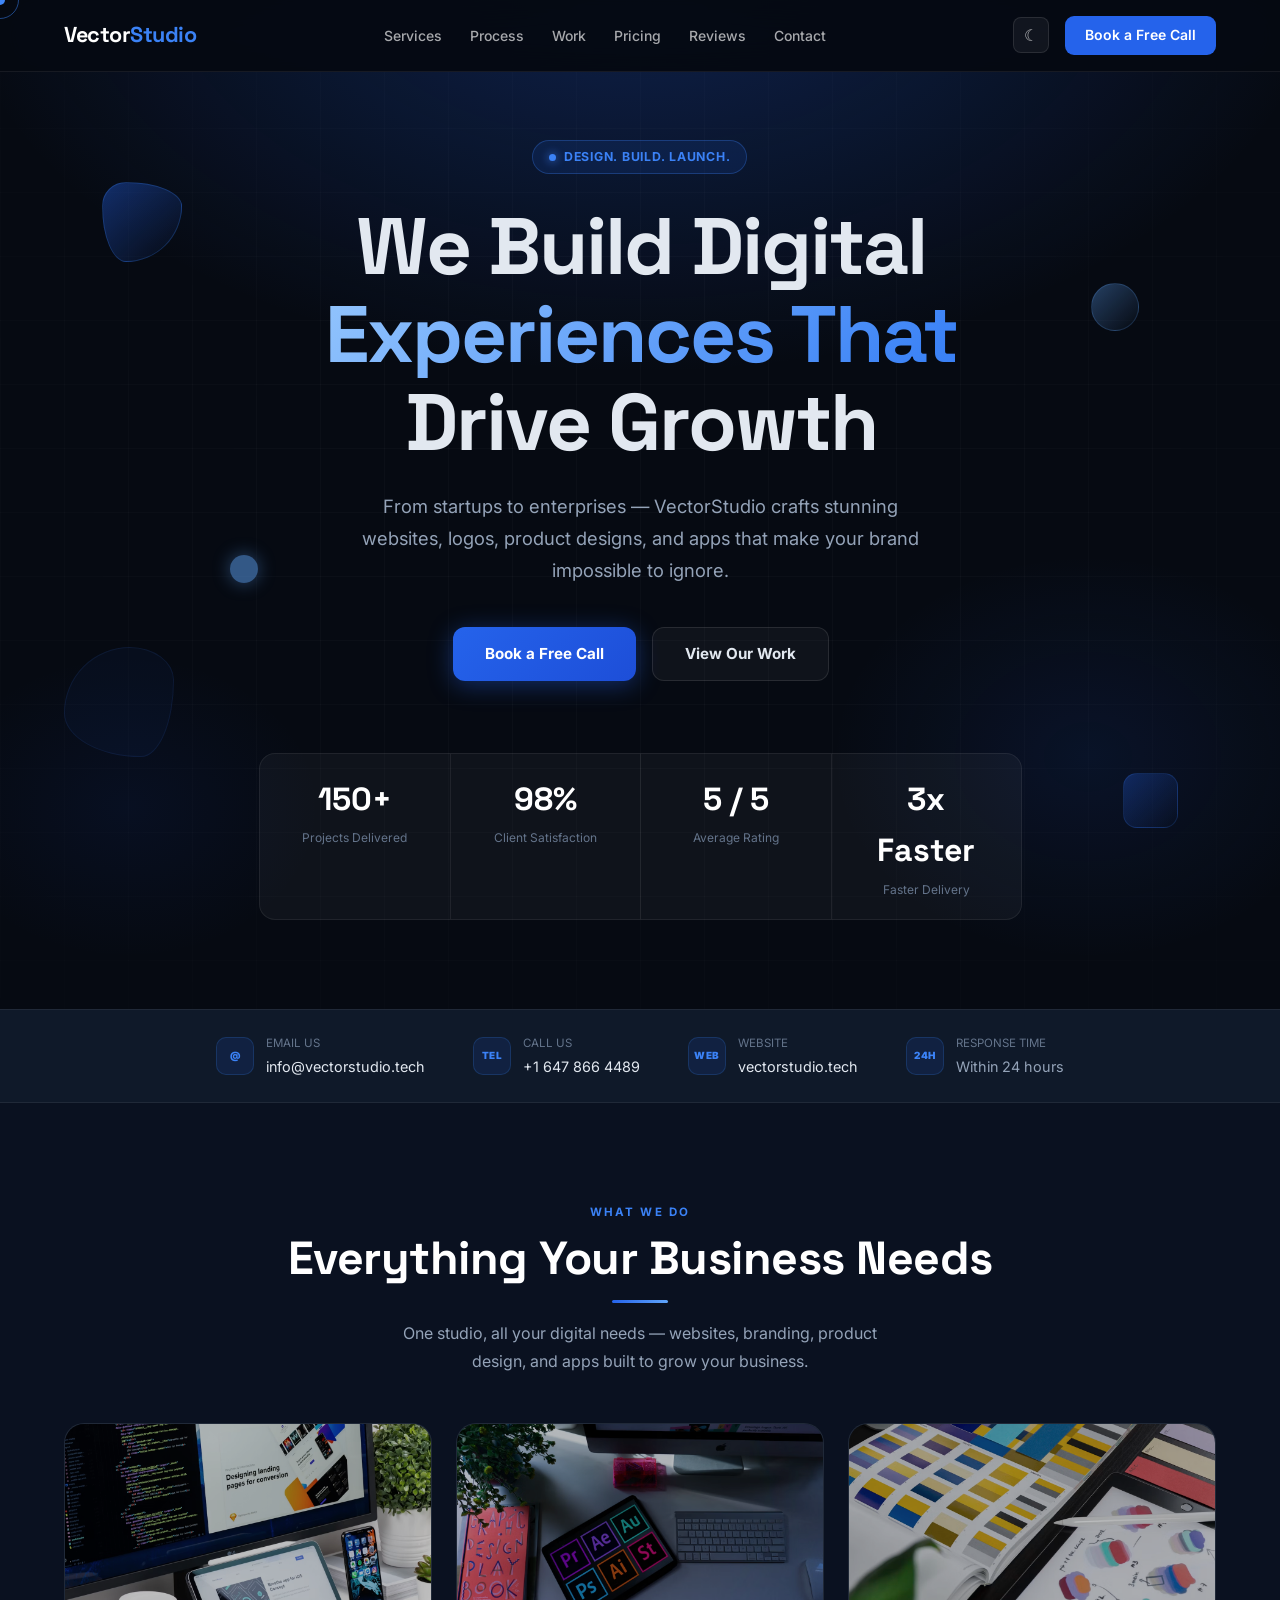
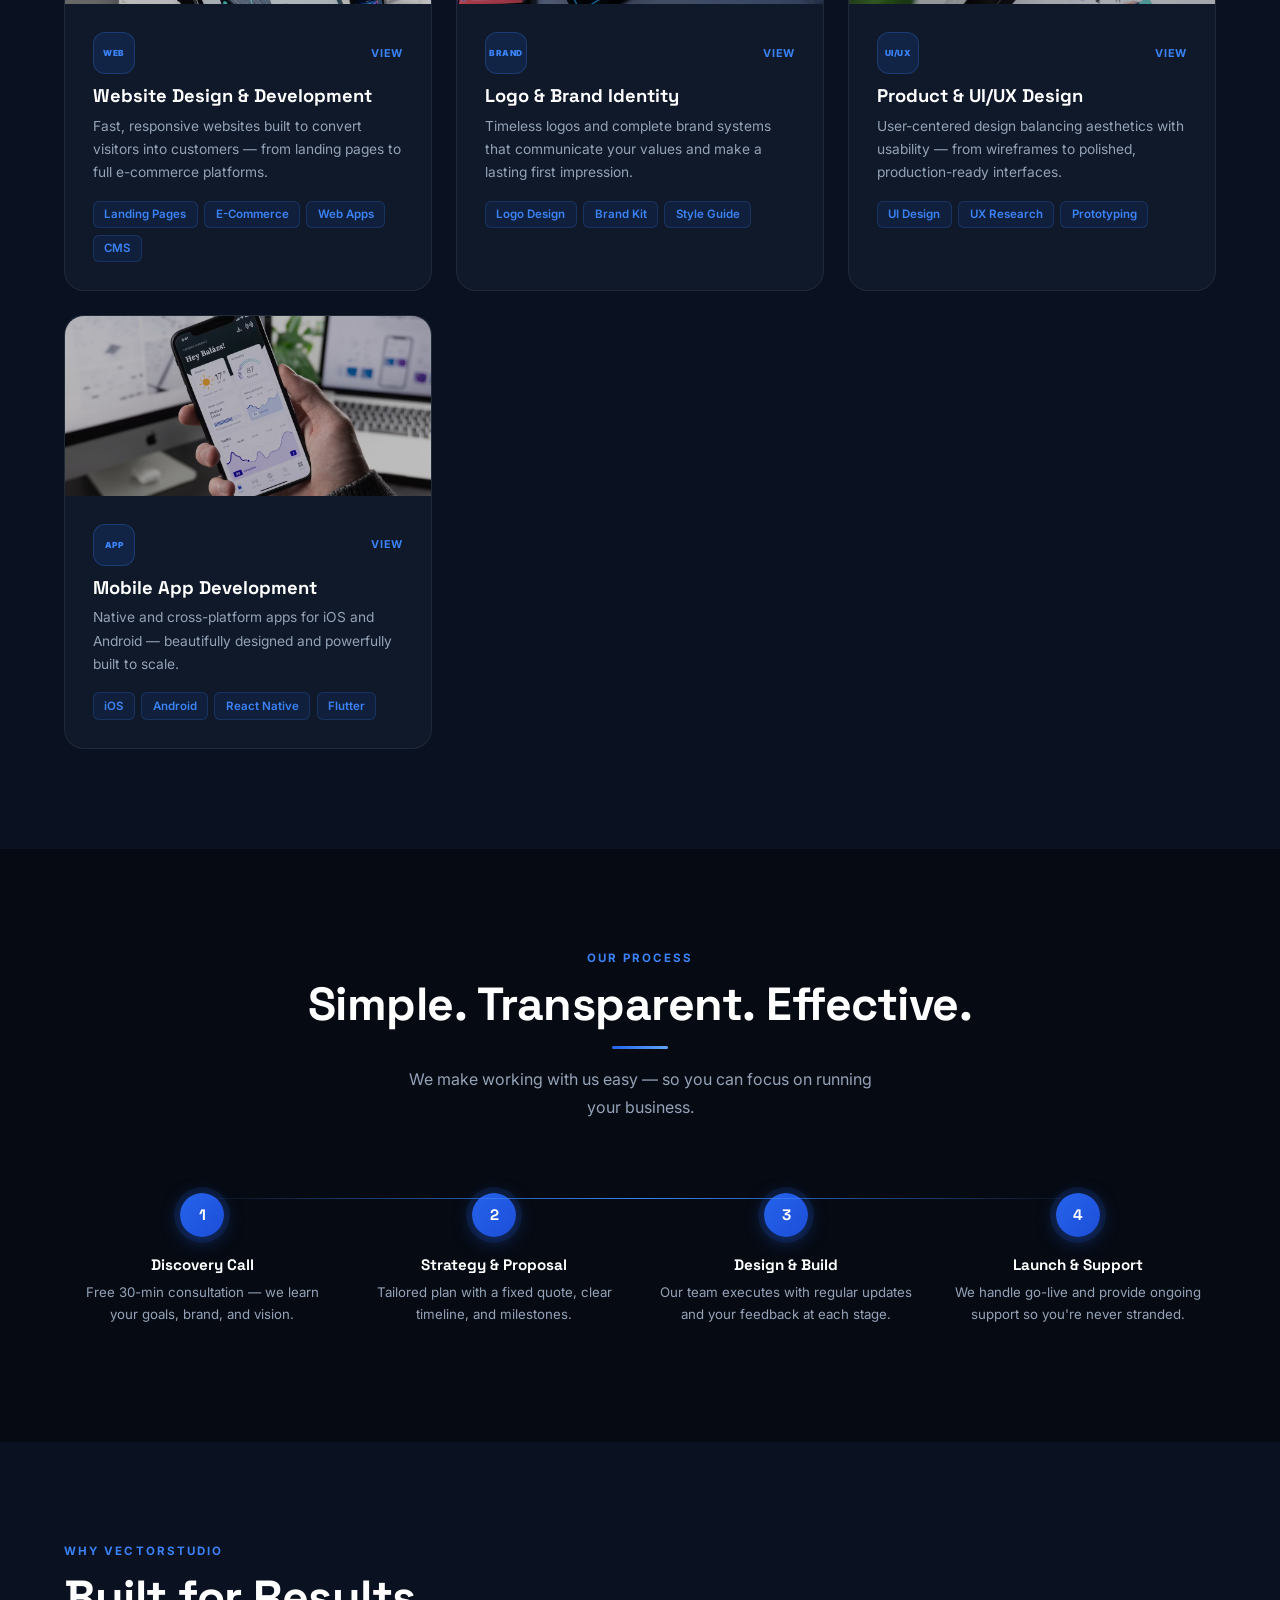
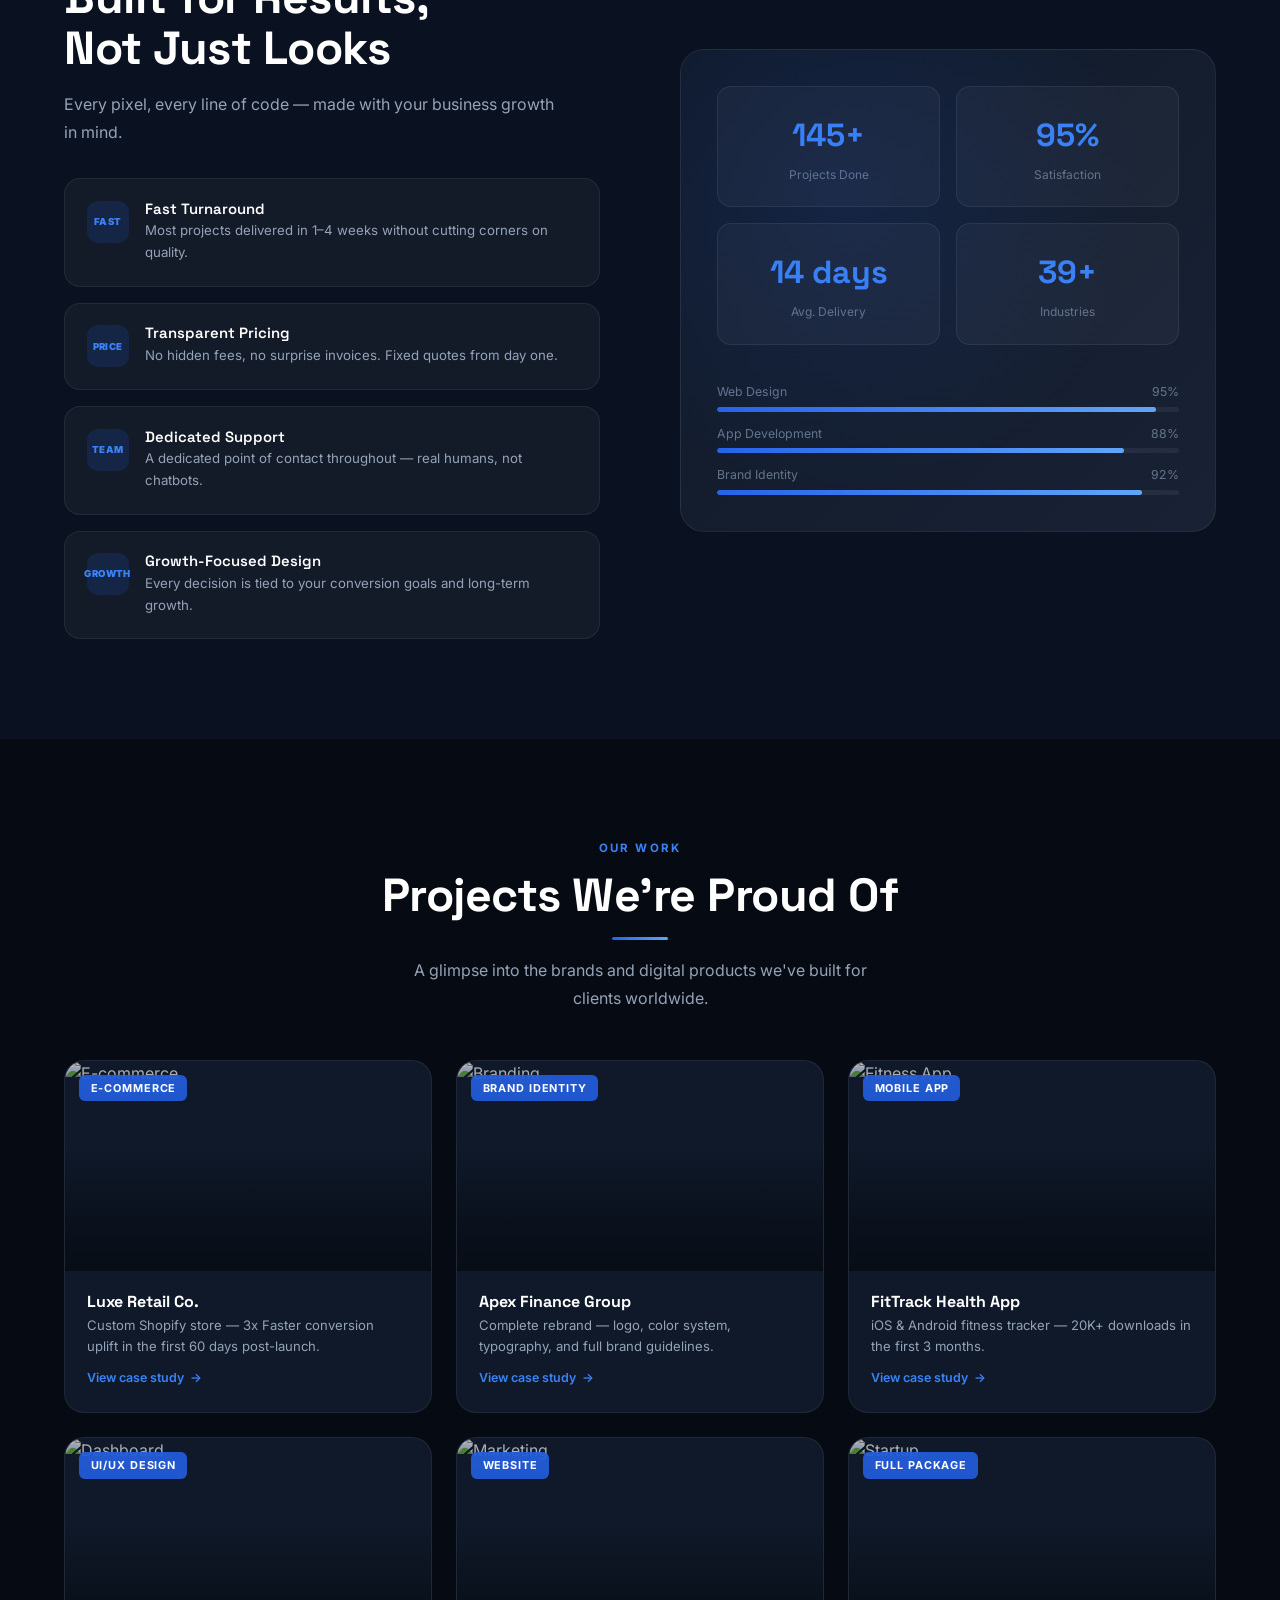
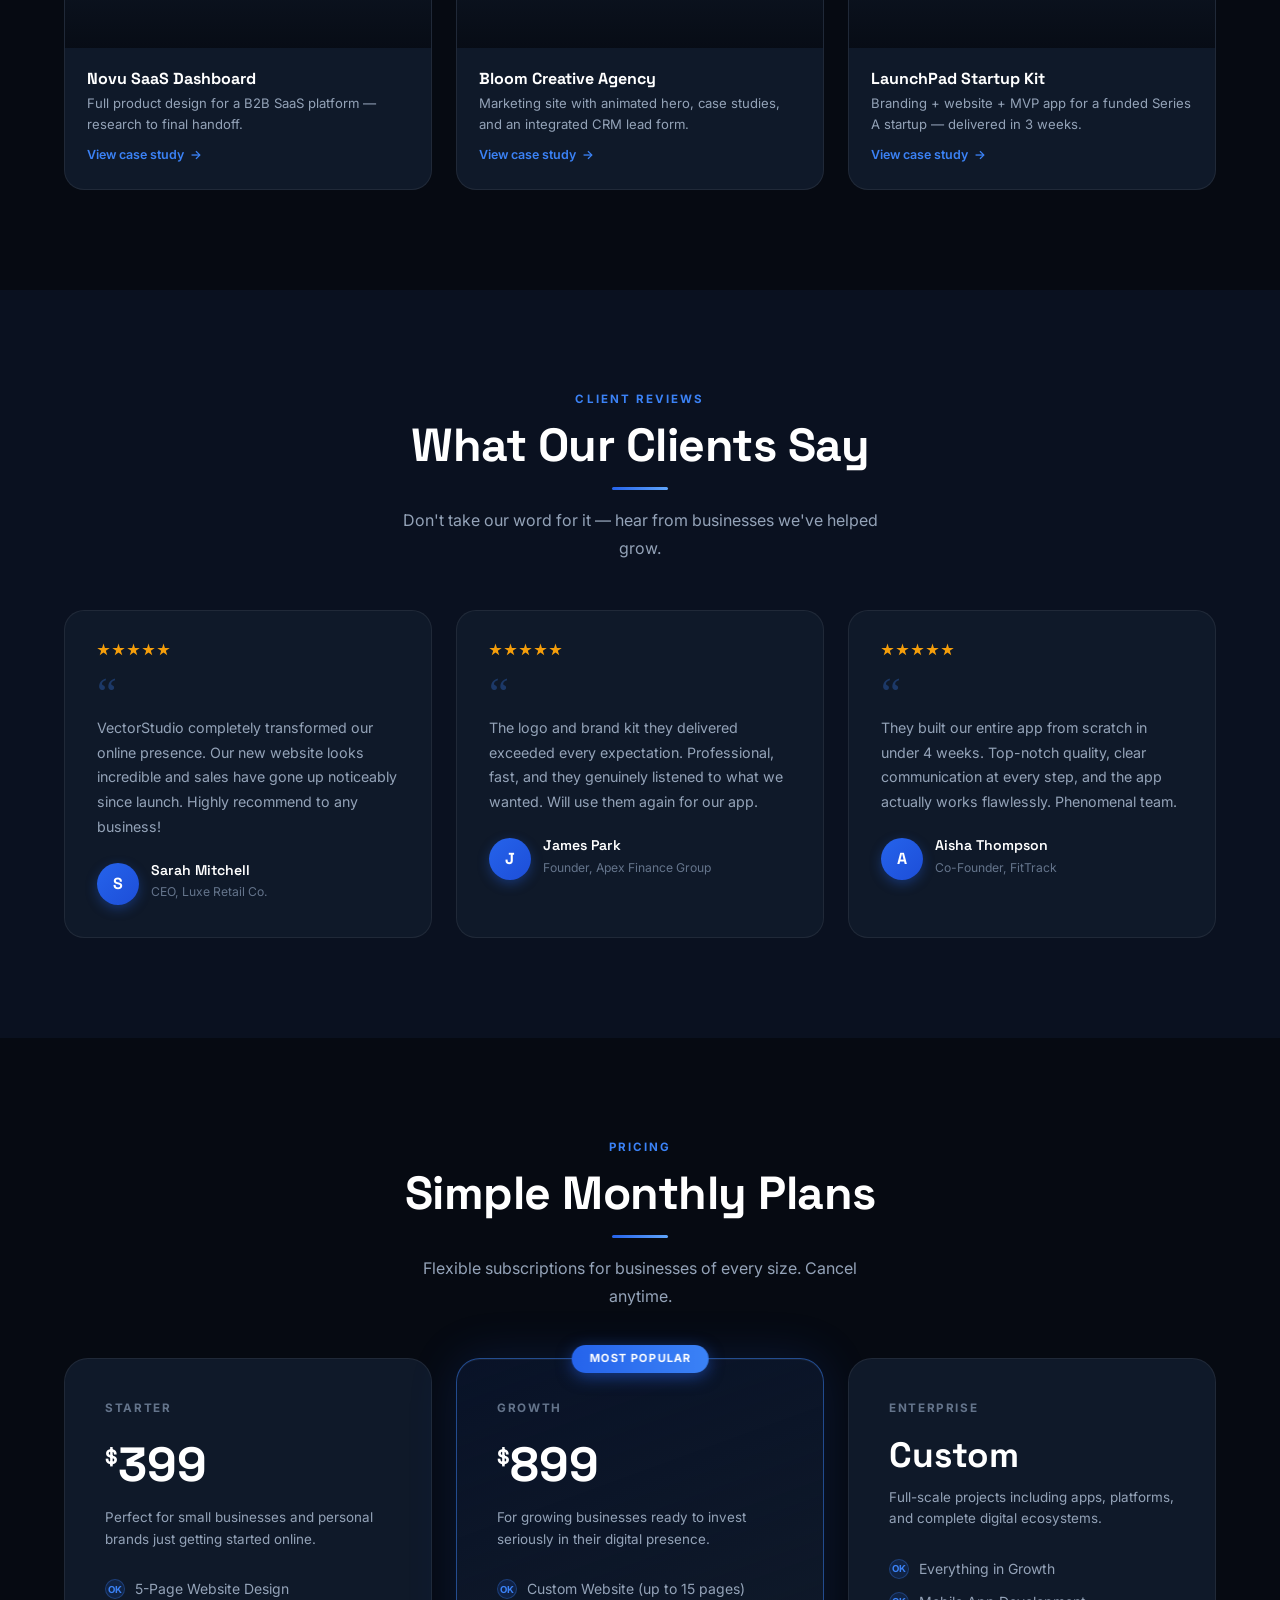
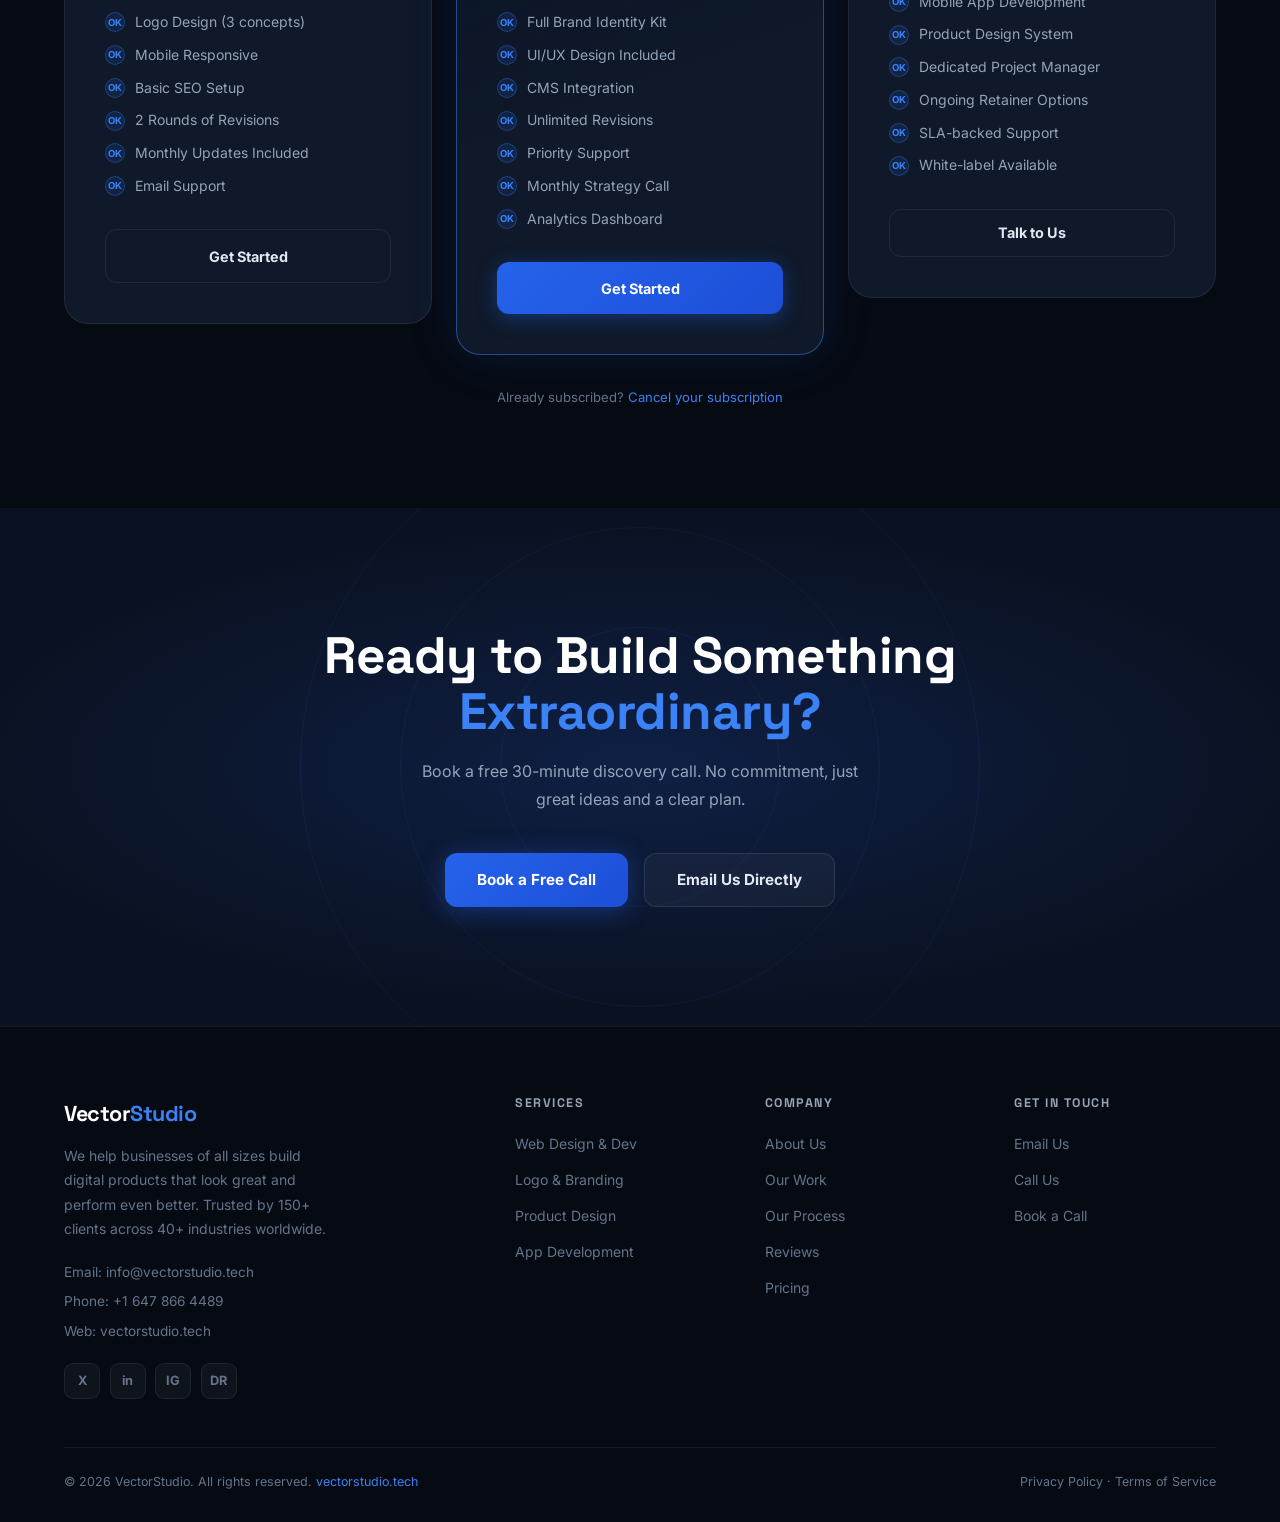
==== commit b7238717: "Update pricing details for VectorStudio plans" ====
--- a/index.html
+++ b/index.html
@@ -477,7 +477,7 @@
           "name": "How much does VectorStudio charge?",
           "acceptedAnswer": {
             "@type": "Answer",
-            "text": "VectorStudio offers monthly plans starting at $109/mo for the Starter plan and $299/mo for the Growth plan. Enterprise pricing is custom and available on request."
+            "text": "VectorStudio offers monthly plans starting at $109/mo for the Starter plan and $399/mo for the Growth plan. Enterprise pricing is custom and available on request."
           }
         },
         {
@@ -528,7 +528,7 @@
   "image": "https://vectorstudio.tech/images/logo.png",
   "telephone": "+1-647-866-4489",
   "email": "info@vectorstudio.tech",
-  "priceRange": "$299-$799",
+  "priceRange": "$399-$899",
   "areaServed": [
     {
       "@type": "City",
@@ -607,7 +607,7 @@
       "name": "How much does a website cost at Vector Studio?",
       "acceptedAnswer": {
         "@type": "Answer",
-        "text": "Vector Studio offers monthly subscription plans starting at $299 CAD/month for a 5-page website with logo design included, and $799 CAD/month for a custom website up to 15 pages with full brand identity."
+        "text": "Vector Studio offers monthly subscription plans starting at $399 CAD/month for a 5-page website with logo design included, and $899 CAD/month for a custom website up to 15 pages with full brand identity."
       }
     },
     {
@@ -903,7 +903,7 @@
   <div class="pricing-grid">
     <div class="pricing-card reveal delay-1" data-tilt="5">
       <div class="pricing-tier">Starter</div>
-      <div class="pricing-price"><sup>$</sup>299<sub>/mo</sub></div>
+      <div class="pricing-price"><sup>$</sup>399</div>
       <div class="pricing-desc">Perfect for small businesses and personal brands just getting started online.</div>
       <ul class="pricing-features">
         <li><div class="check">OK</div> 5-Page Website Design</li>
@@ -919,7 +919,7 @@
     <div class="pricing-card featured reveal delay-2" data-tilt="5">
       <div class="pricing-badge">Most Popular</div>
       <div class="pricing-tier">Growth</div>
-      <div class="pricing-price"><sup>$</sup>799<sub>/mo</sub></div>
+      <div class="pricing-price"><sup>$</sup>899</div>
       <div class="pricing-desc">For growing businesses ready to invest seriously in their digital presence.</div>
       <ul class="pricing-features">
         <li><div class="check">OK</div> Custom Website (up to 15 pages)</li>
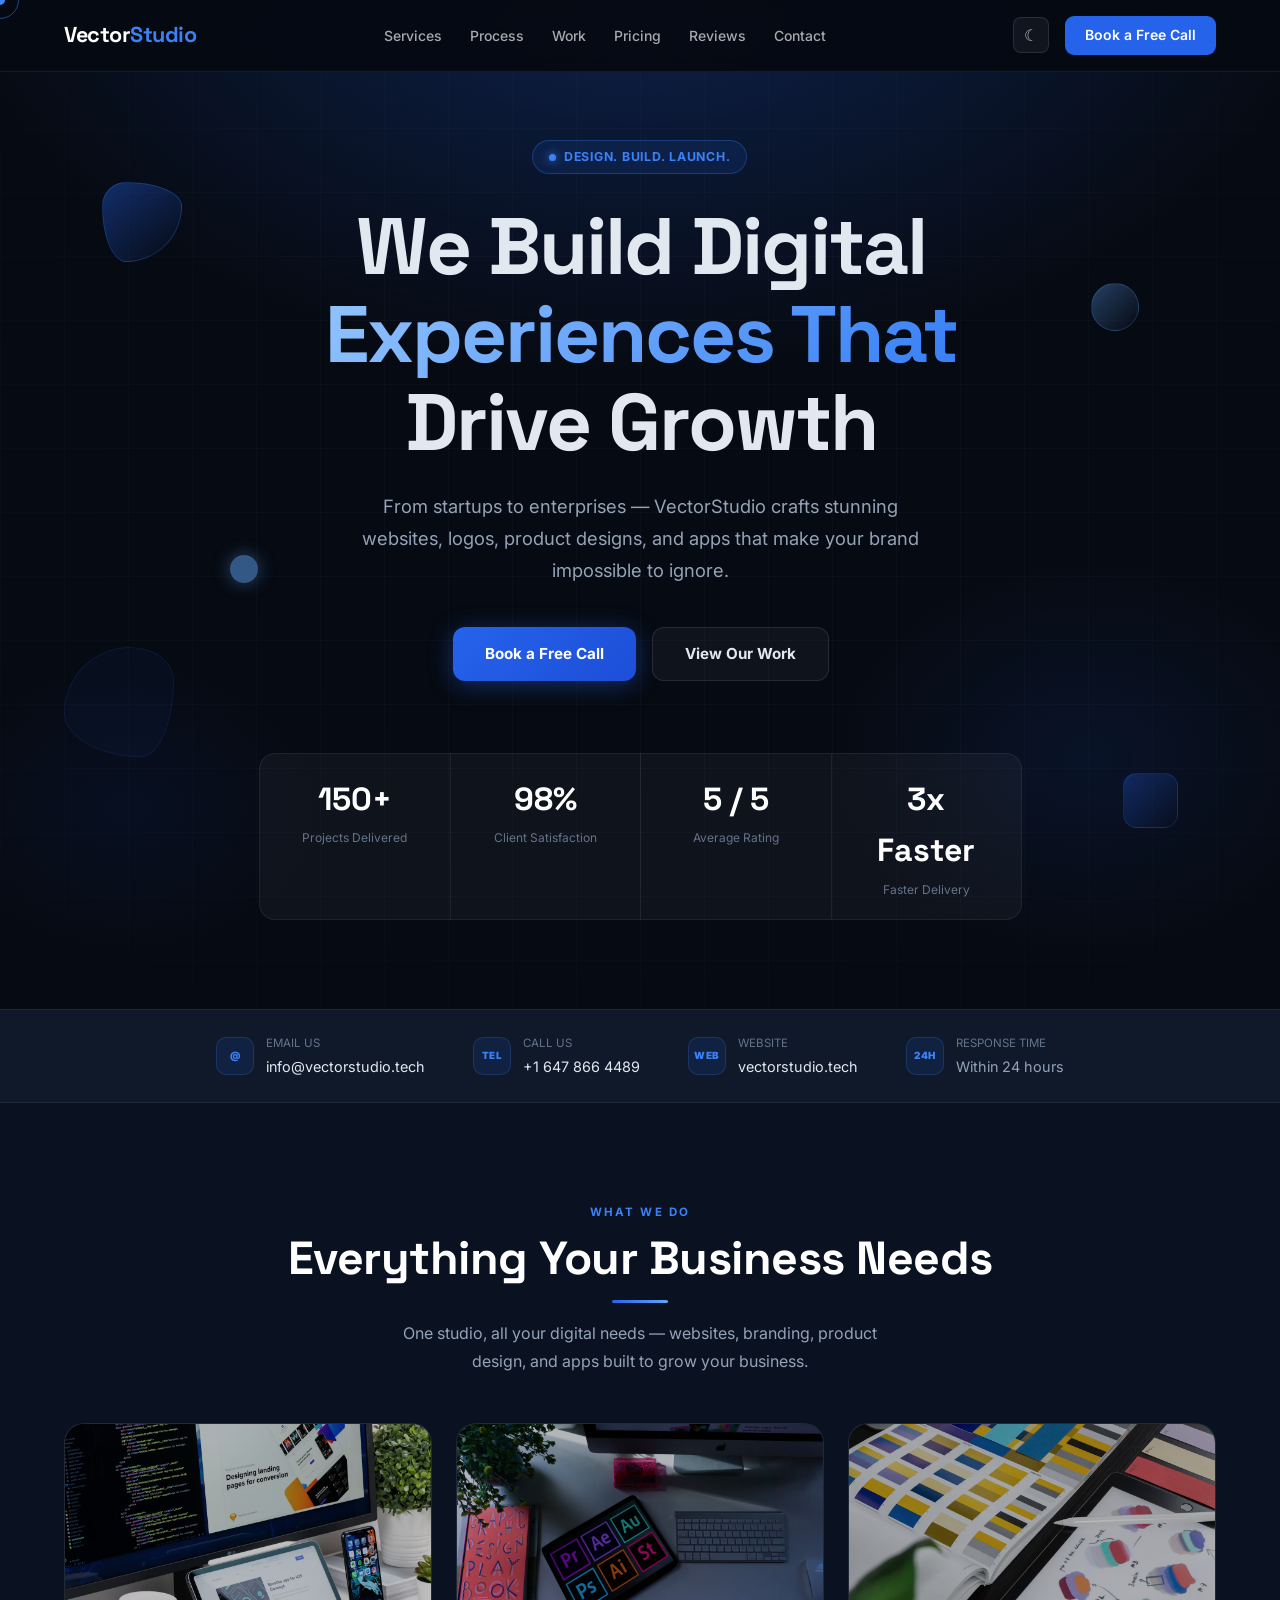
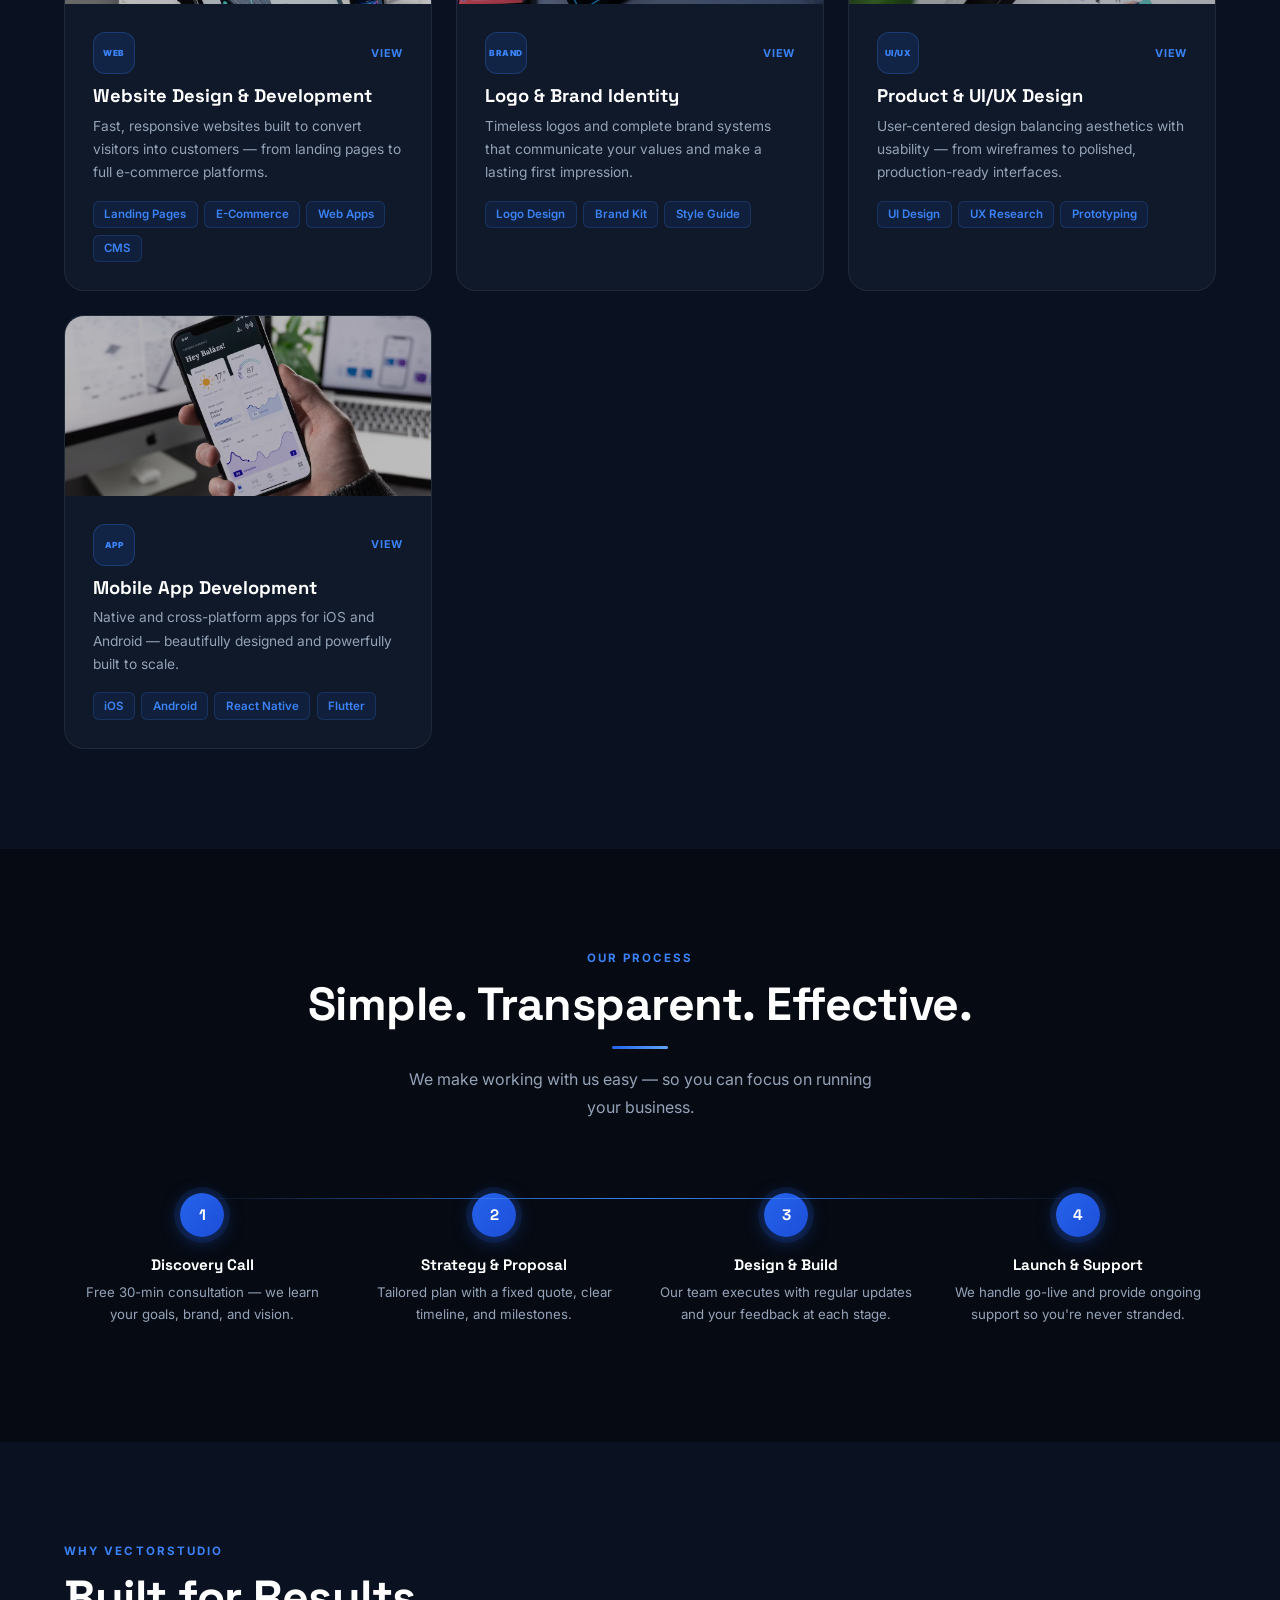
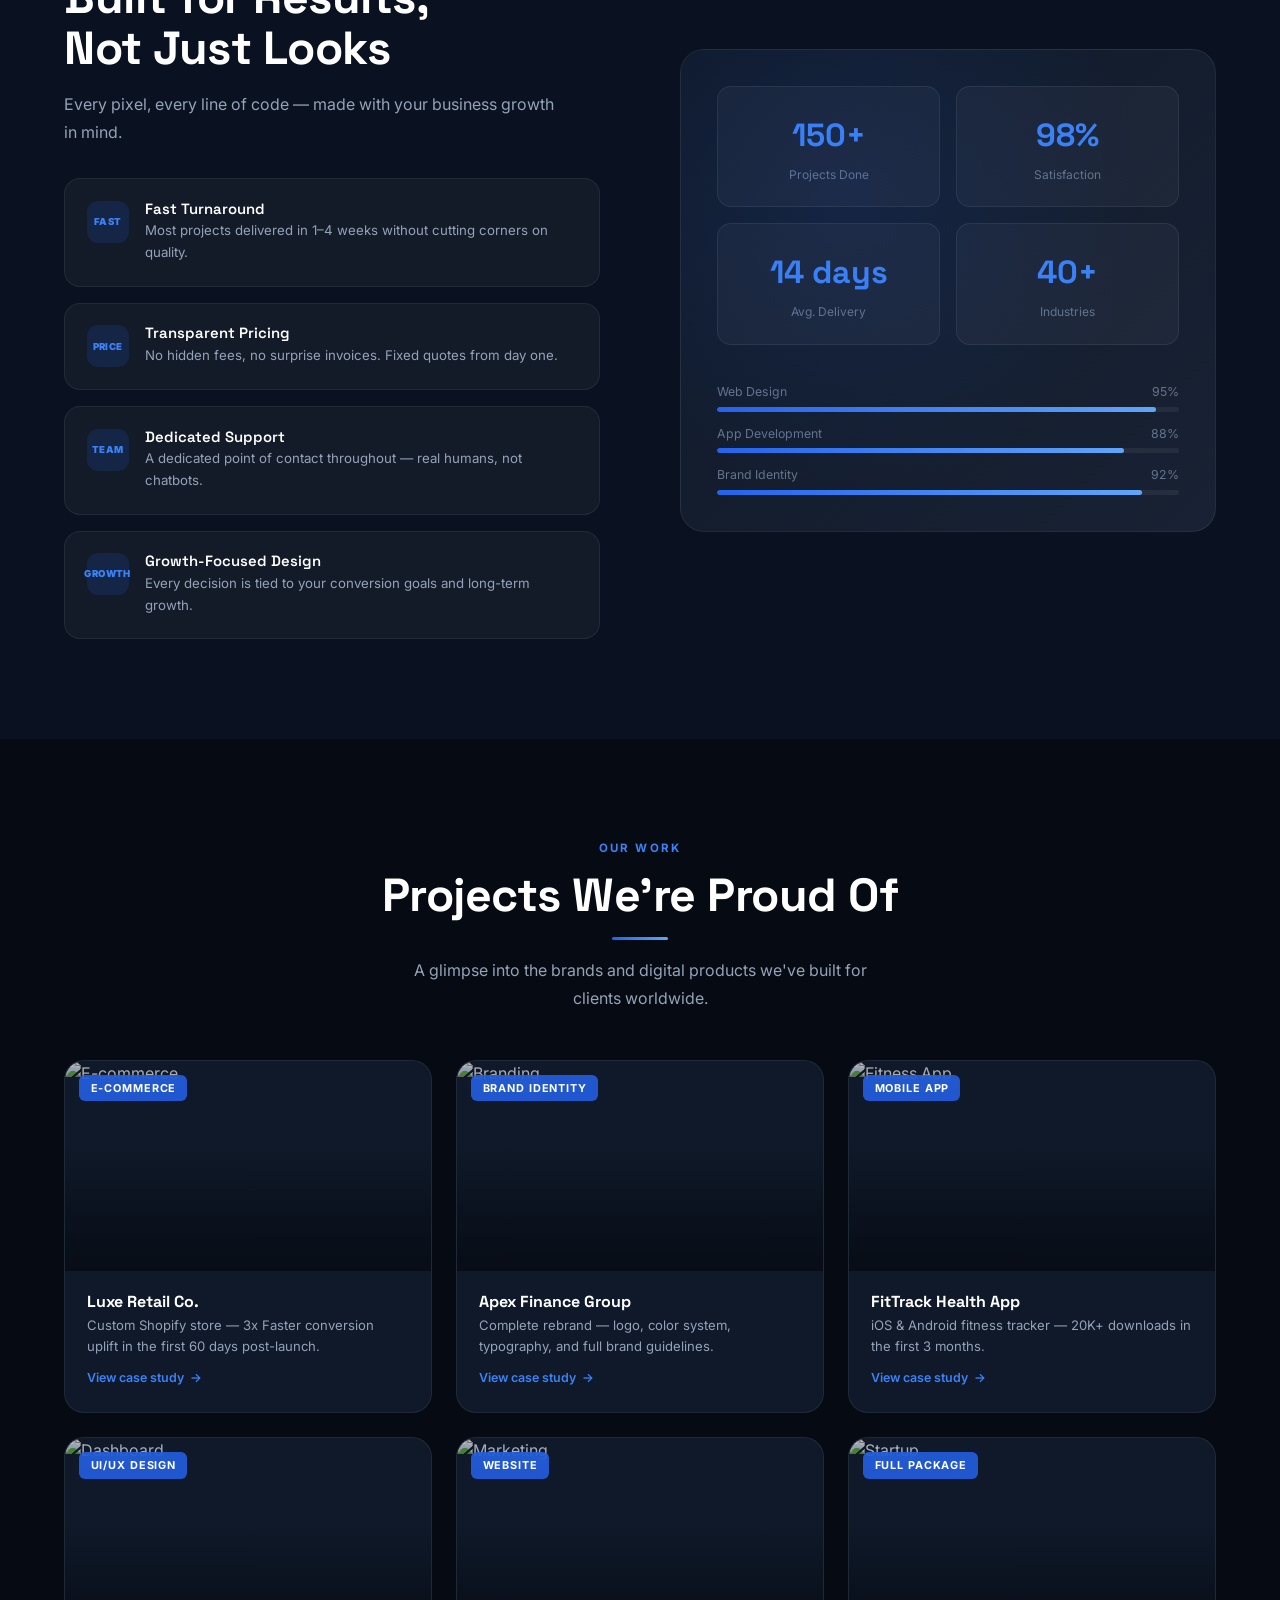
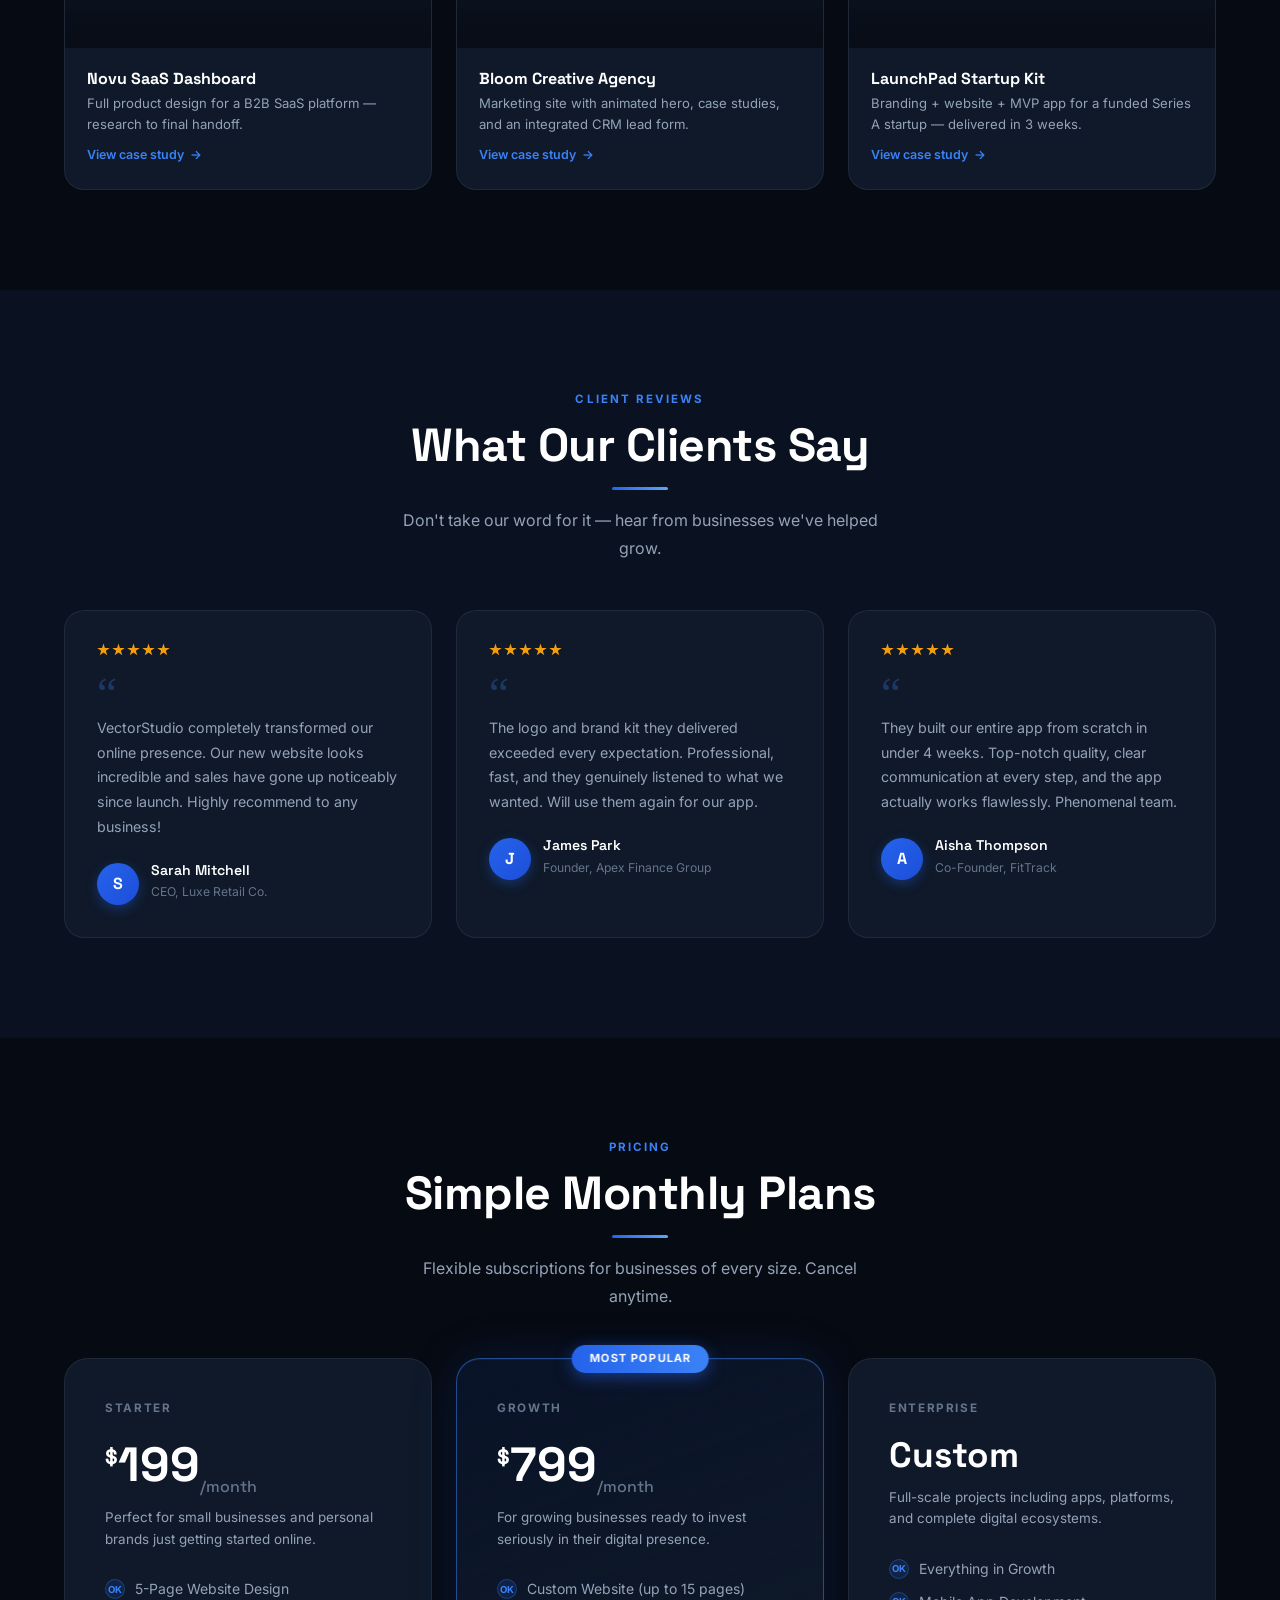
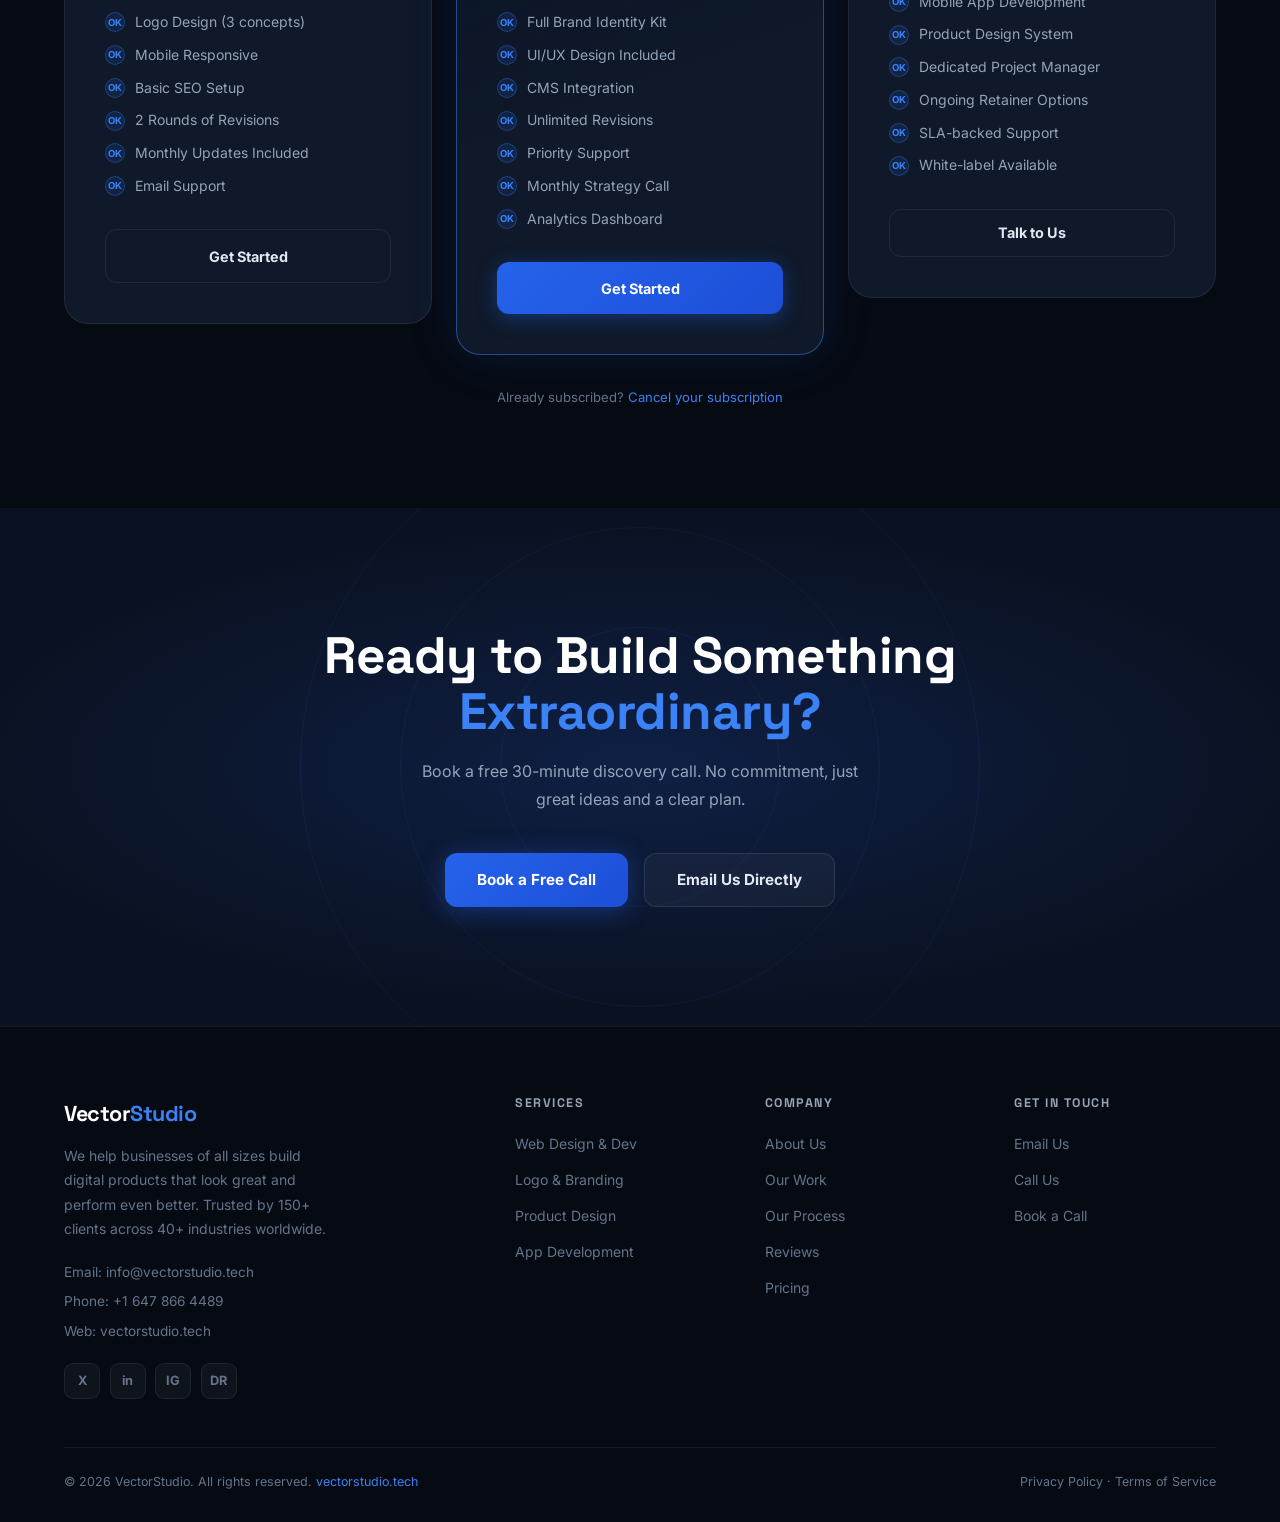
==== commit 4ee22841: "Update index.html" ====
--- a/index.html
+++ b/index.html
@@ -477,7 +477,7 @@
           "name": "How much does VectorStudio charge?",
           "acceptedAnswer": {
             "@type": "Answer",
-            "text": "VectorStudio offers monthly plans starting at $109/mo for the Starter plan and $399/mo for the Growth plan. Enterprise pricing is custom and available on request."
+            "text": "VectorStudio offers monthly plans starting at $109/mo for the Starter plan and $199/mo for the Growth plan. Enterprise pricing is custom and available on request."
           }
         },
         {
@@ -528,7 +528,7 @@
   "image": "https://vectorstudio.tech/images/logo.png",
   "telephone": "+1-647-866-4489",
   "email": "info@vectorstudio.tech",
-  "priceRange": "$399-$899",
+  "priceRange": "$199-$799",
   "areaServed": [
     {
       "@type": "City",
@@ -607,7 +607,7 @@
       "name": "How much does a website cost at Vector Studio?",
       "acceptedAnswer": {
         "@type": "Answer",
-        "text": "Vector Studio offers monthly subscription plans starting at $399 CAD/month for a 5-page website with logo design included, and $899 CAD/month for a custom website up to 15 pages with full brand identity."
+        "text": "Vector Studio offers monthly subscription plans starting at $199 CAD/month for a 5-page website with logo design included, and $799 CAD/month for a custom website up to 15 pages with full brand identity."
       }
     },
     {
@@ -903,7 +903,7 @@
   <div class="pricing-grid">
     <div class="pricing-card reveal delay-1" data-tilt="5">
       <div class="pricing-tier">Starter</div>
-      <div class="pricing-price"><sup>$</sup>399</div>
+      <div class="pricing-price"><sup>$</sup>199<sub>/month</sub></div>
       <div class="pricing-desc">Perfect for small businesses and personal brands just getting started online.</div>
       <ul class="pricing-features">
         <li><div class="check">OK</div> 5-Page Website Design</li>
@@ -919,7 +919,7 @@
     <div class="pricing-card featured reveal delay-2" data-tilt="5">
       <div class="pricing-badge">Most Popular</div>
       <div class="pricing-tier">Growth</div>
-      <div class="pricing-price"><sup>$</sup>899</div>
+      <div class="pricing-price"><sup>$</sup>799<sub>/month</sub></div>
       <div class="pricing-desc">For growing businesses ready to invest seriously in their digital presence.</div>
       <ul class="pricing-features">
         <li><div class="check">OK</div> Custom Website (up to 15 pages)</li>
